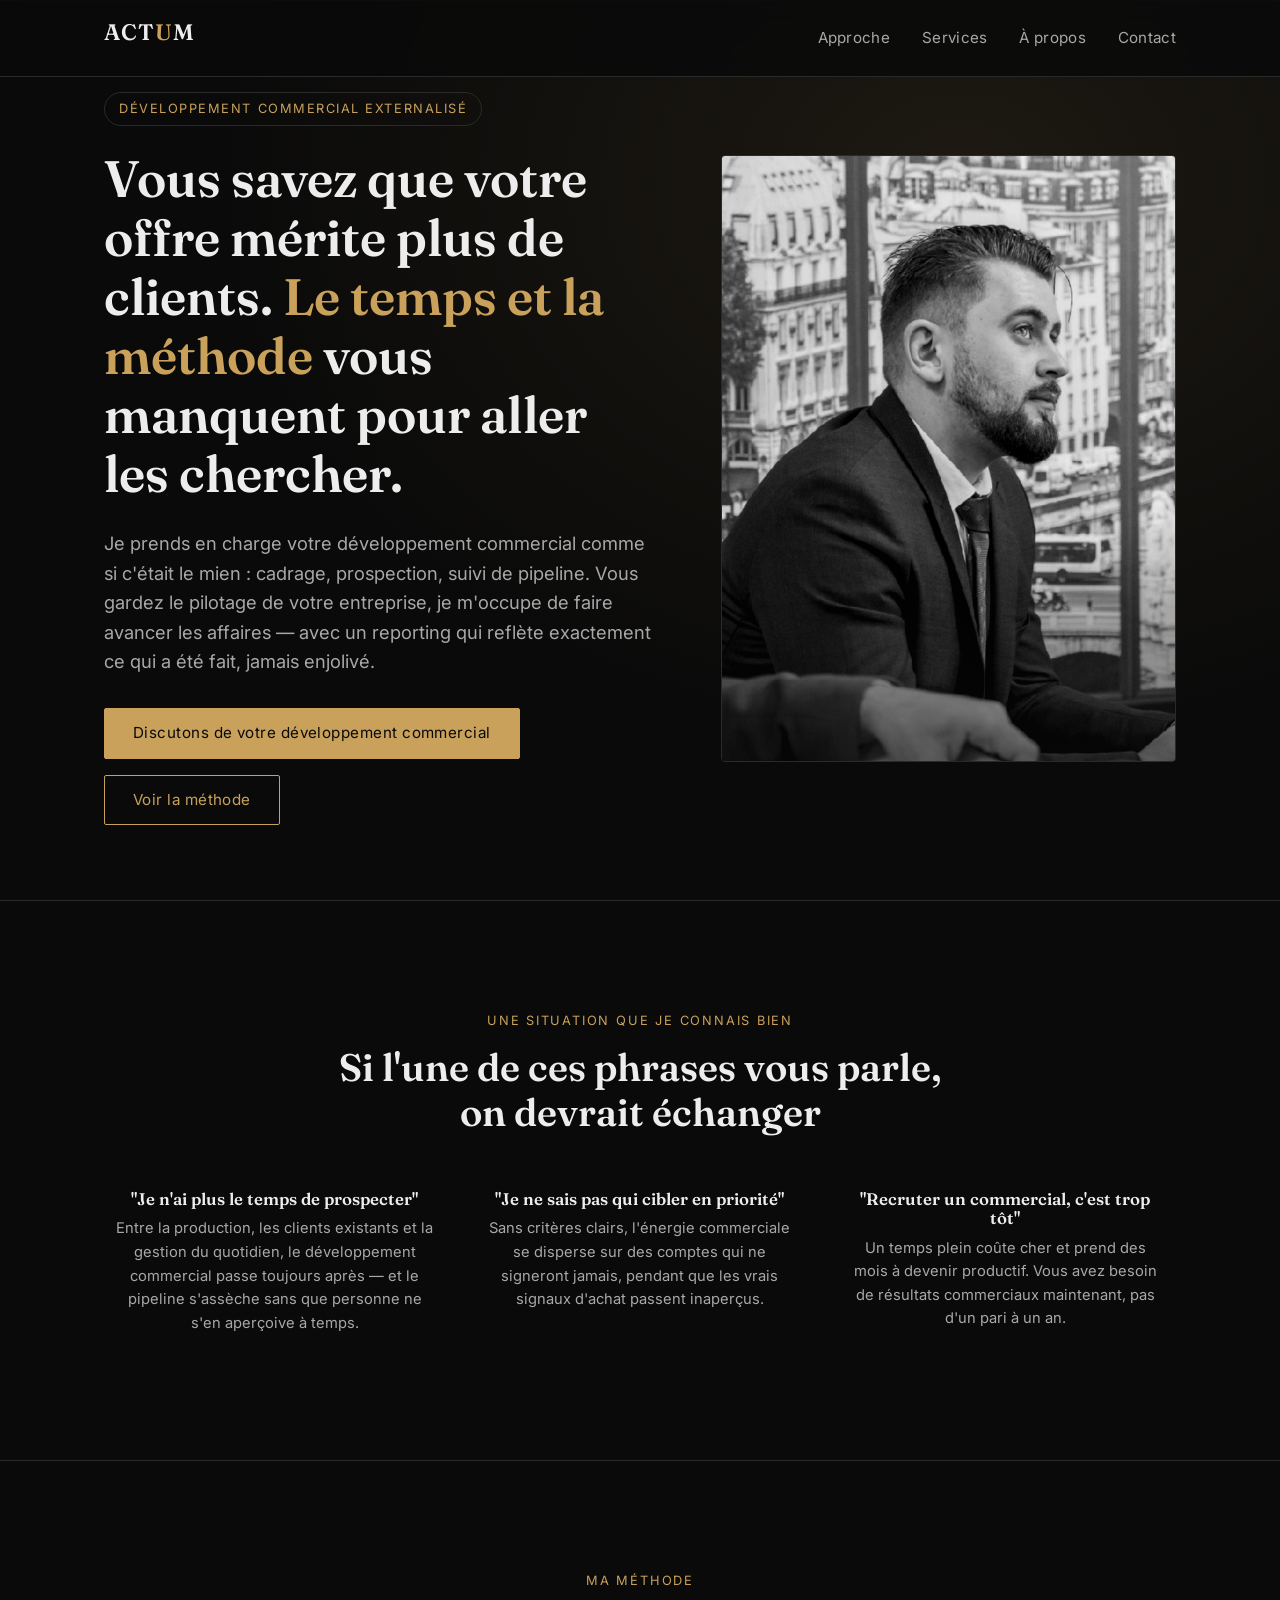
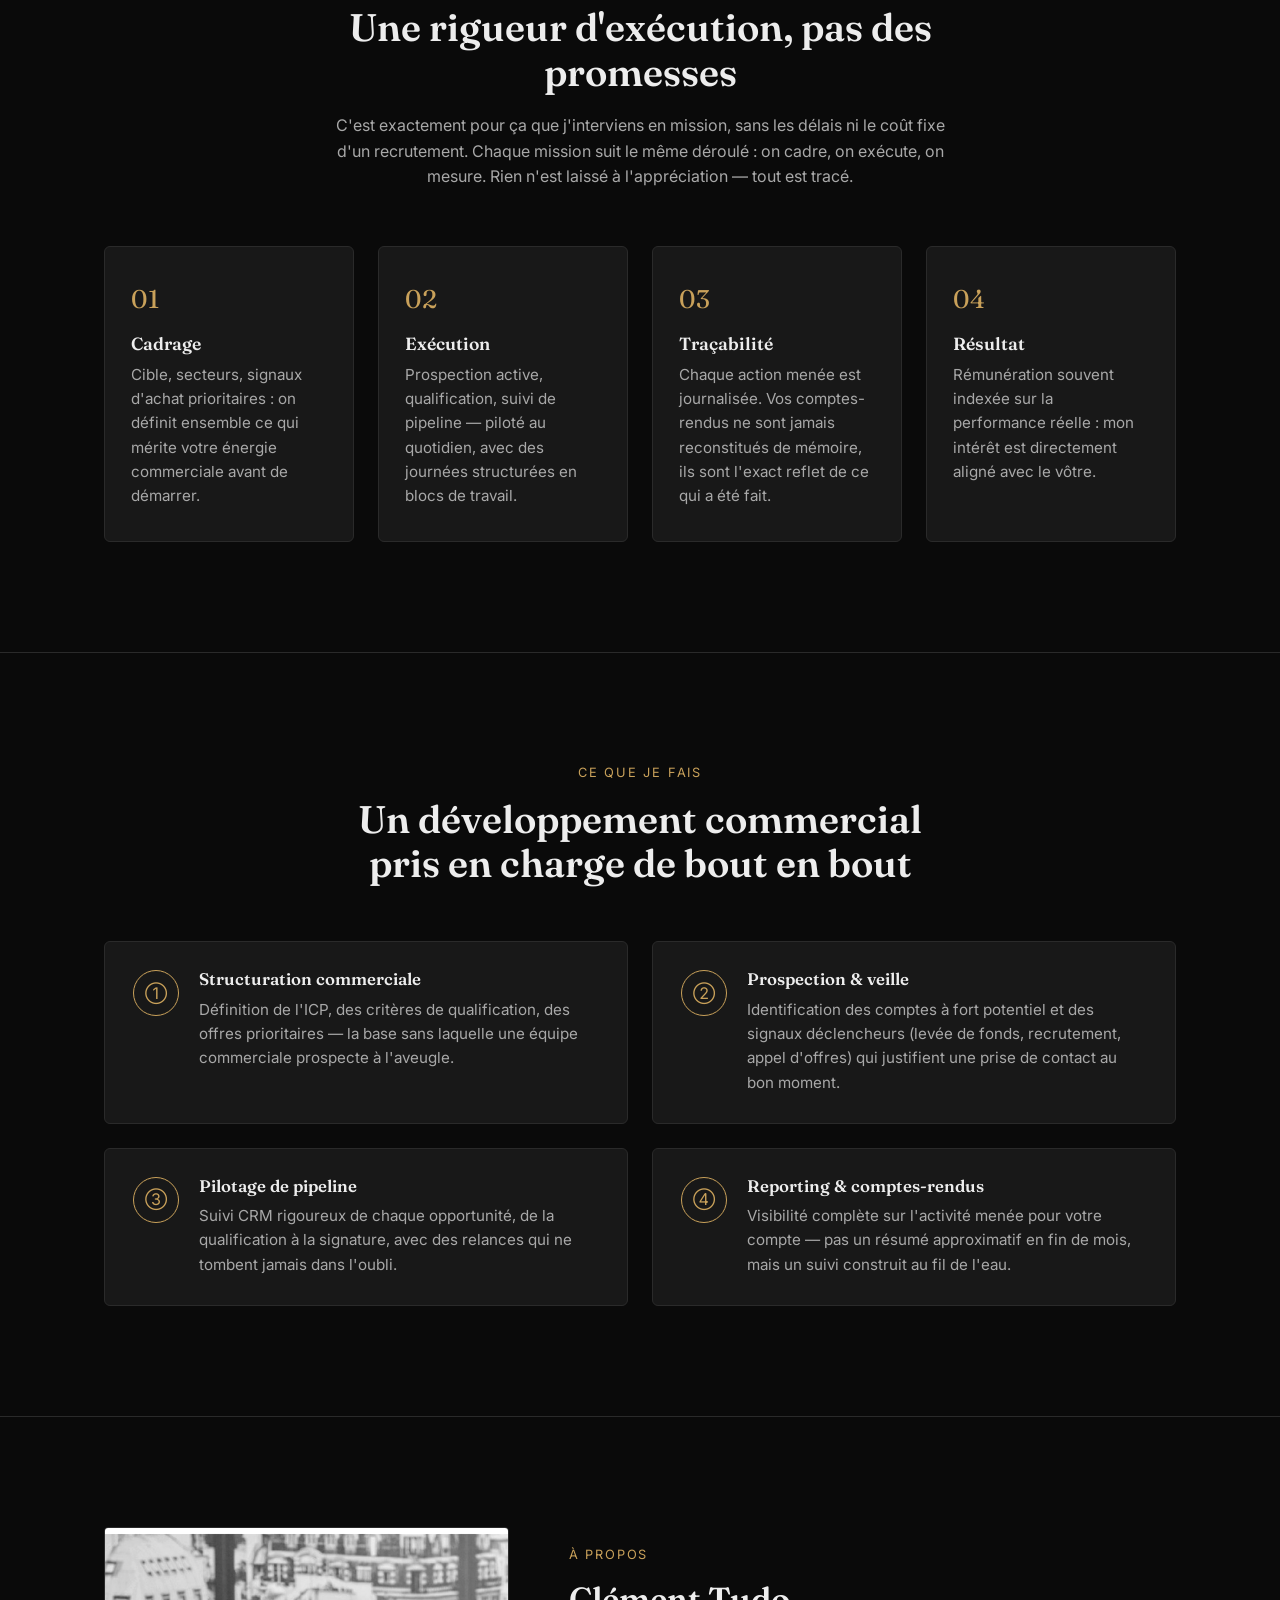
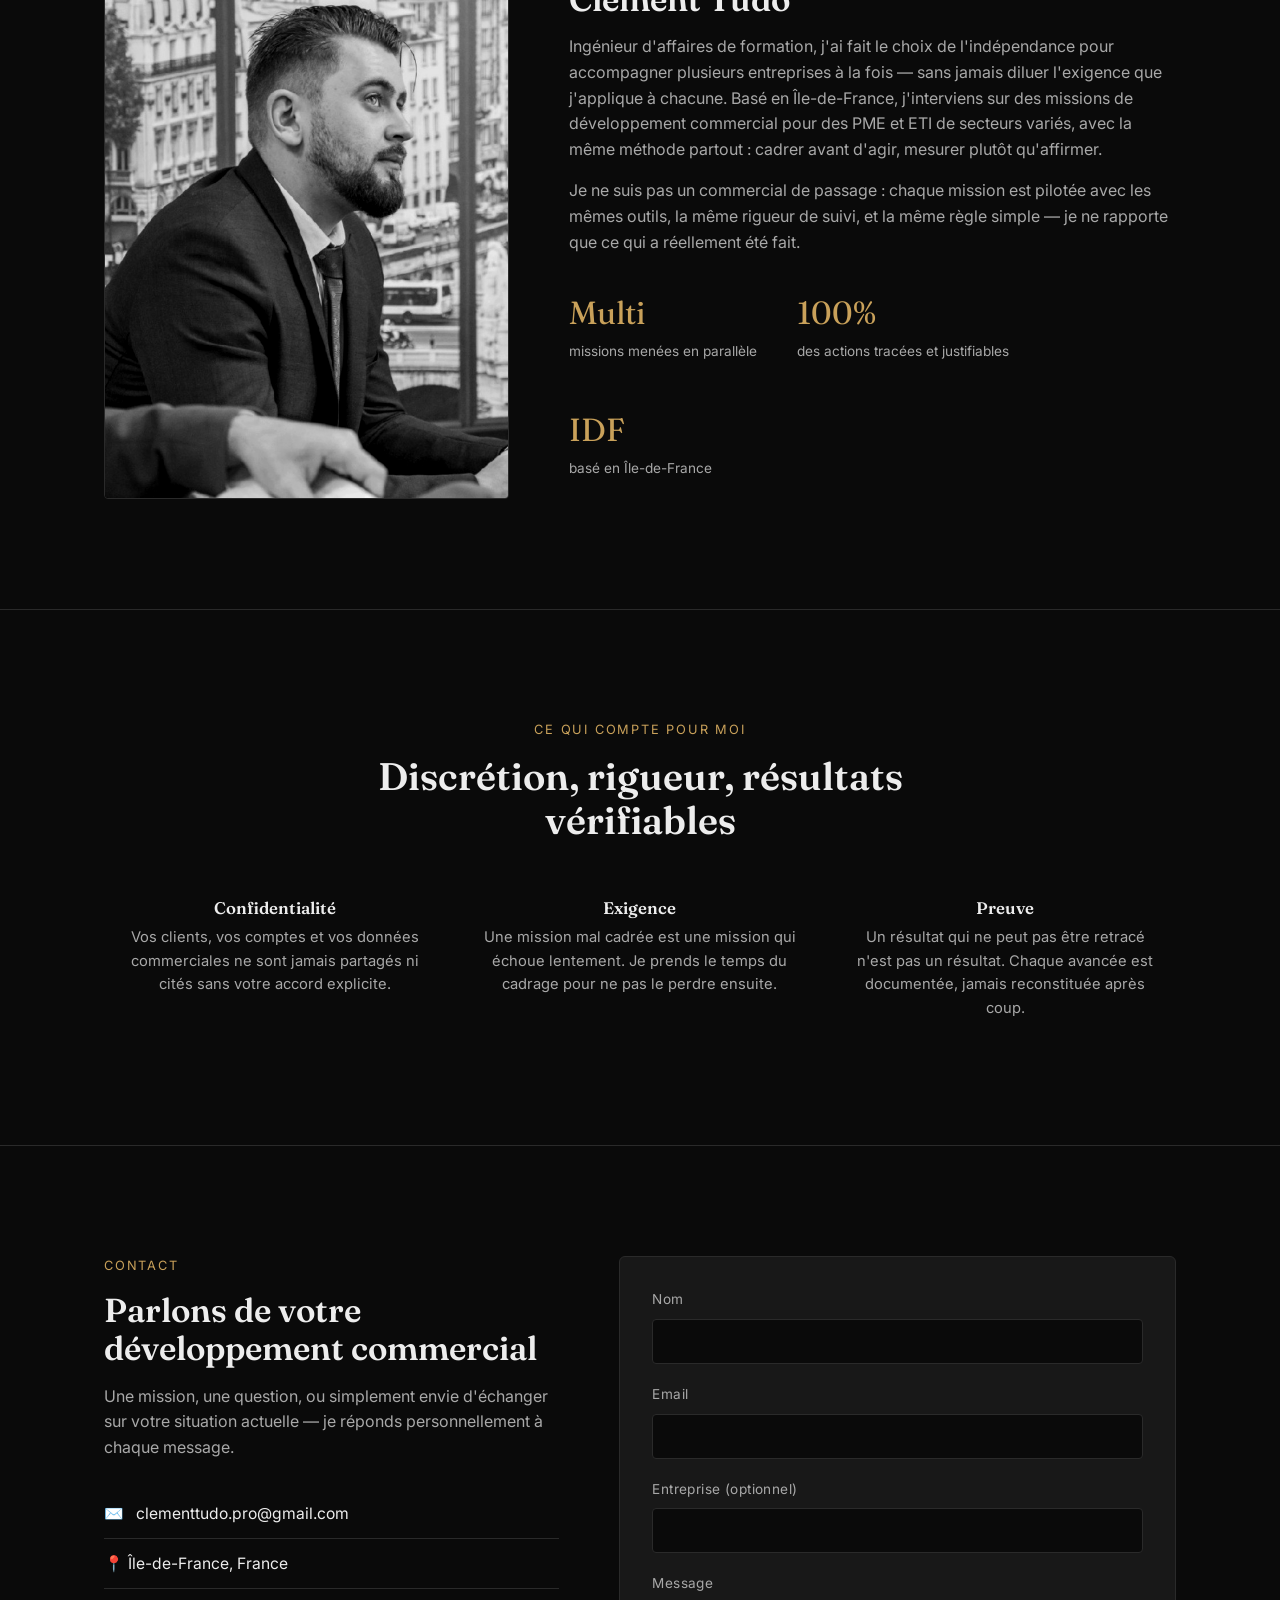
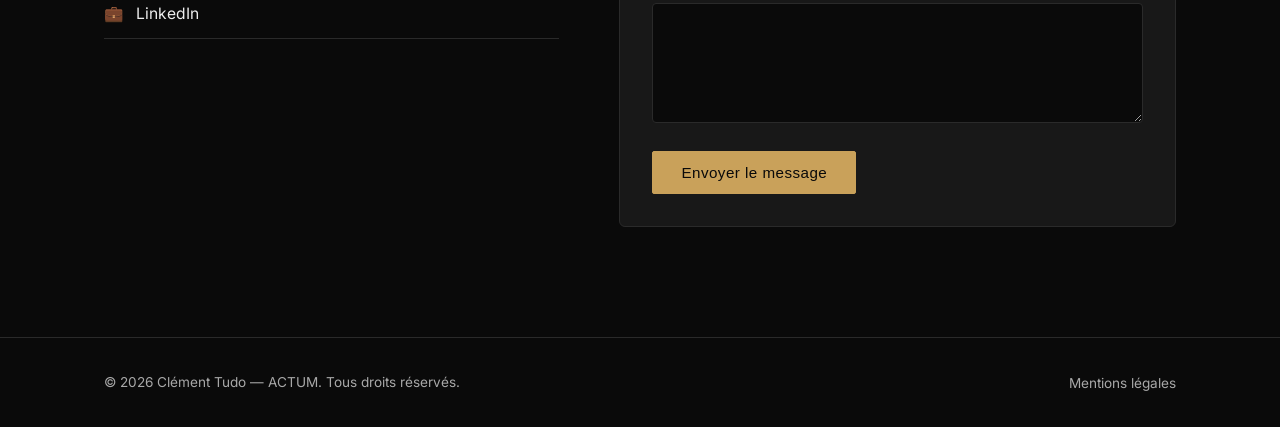
==== index.html @ e48d8fee "Premier jet du site vitrine ACTUM Page unique (accueil, constat, méthode, services, à propos, contac" ====
<!DOCTYPE html>
<html lang="fr">
<head>
<meta charset="UTF-8">
<meta name="viewport" content="width=device-width, initial-scale=1.0">
<title>ACTUM — Clément Tudo, développement commercial externalisé</title>
<meta name="description" content="Clément Tudo accompagne les PME et ETI dans la structuration de leur développement commercial : prospection, pipeline, pilotage — avec des résultats prouvés, pas promis.">
<link rel="preconnect" href="https://fonts.googleapis.com">
<link rel="preconnect" href="https://fonts.gstatic.com" crossorigin>
<link href="https://fonts.googleapis.com/css2?family=Fraunces:wght@500;600&family=Inter:wght@400;500;600&display=swap" rel="stylesheet">
<link rel="stylesheet" href="style.css">
</head>
<body>

<header class="entete">
  <div class="conteneur">
    <a href="#accueil" class="logo">ACT<span>U</span>M</a>
    <nav class="nav-liens">
      <a href="#approche">Approche</a>
      <a href="#services">Services</a>
      <a href="#apropos">À propos</a>
      <a href="#contact">Contact</a>
    </nav>
    <button class="menu-burger" id="menu-burger" aria-label="Menu">
      <span></span><span></span><span></span>
    </button>
  </div>
</header>

<div class="nav-mobile" id="nav-mobile">
  <a href="#approche">Approche</a>
  <a href="#services">Services</a>
  <a href="#apropos">À propos</a>
  <a href="#contact">Contact</a>
</div>

<section class="hero" id="accueil" style="padding-bottom: 60px;">
  <div class="conteneur">
    <div>
      <span class="hero-etiquette">Développement commercial externalisé</span>
      <h1>Vous savez que votre offre mérite plus de clients. <em>Le temps et la méthode</em> vous manquent pour aller les chercher.</h1>
      <p class="intro">Je prends en charge votre développement commercial comme si c'était le mien : cadrage, prospection, suivi de pipeline. Vous gardez le pilotage de votre entreprise, je m'occupe de faire avancer les affaires — avec un reporting qui reflète exactement ce qui a été fait, jamais enjolivé.</p>
      <div class="hero-actions">
        <a href="#contact" class="btn plein">Discutons de votre développement commercial</a>
        <a href="#approche" class="btn">Voir la méthode</a>
      </div>
    </div>
    <div class="hero-photo">
      <img src="assets/clement-tudo.jpg" alt="Clément Tudo, consultant en développement commercial">
    </div>
  </div>
</section>

<section id="constat">
  <div class="conteneur">
    <div class="section-tete">
      <span class="section-etiquette">Une situation que je connais bien</span>
      <h2>Si l'une de ces phrases vous parle, on devrait échanger</h2>
    </div>
    <div class="valeurs">
      <div class="valeur-item">
        <h3>"Je n'ai plus le temps de prospecter"</h3>
        <p>Entre la production, les clients existants et la gestion du quotidien, le développement commercial passe toujours après — et le pipeline s'assèche sans que personne ne s'en aperçoive à temps.</p>
      </div>
      <div class="valeur-item">
        <h3>"Je ne sais pas qui cibler en priorité"</h3>
        <p>Sans critères clairs, l'énergie commerciale se disperse sur des comptes qui ne signeront jamais, pendant que les vrais signaux d'achat passent inaperçus.</p>
      </div>
      <div class="valeur-item">
        <h3>"Recruter un commercial, c'est trop tôt"</h3>
        <p>Un temps plein coûte cher et prend des mois à devenir productif. Vous avez besoin de résultats commerciaux maintenant, pas d'un pari à un an.</p>
      </div>
    </div>
  </div>
</section>

<section id="approche">
  <div class="conteneur">
    <div class="section-tete">
      <span class="section-etiquette">Ma méthode</span>
      <h2>Une rigueur d'exécution, pas des promesses</h2>
      <p>C'est exactement pour ça que j'interviens en mission, sans les délais ni le coût fixe d'un recrutement. Chaque mission suit le même déroulé : on cadre, on exécute, on mesure. Rien n'est laissé à l'appréciation — tout est tracé.</p>
    </div>
    <div class="grille-approche">
      <div class="carte">
        <div class="num">01</div>
        <h3>Cadrage</h3>
        <p>Cible, secteurs, signaux d'achat prioritaires : on définit ensemble ce qui mérite votre énergie commerciale avant de démarrer.</p>
      </div>
      <div class="carte">
        <div class="num">02</div>
        <h3>Exécution</h3>
        <p>Prospection active, qualification, suivi de pipeline — piloté au quotidien, avec des journées structurées en blocs de travail.</p>
      </div>
      <div class="carte">
        <div class="num">03</div>
        <h3>Traçabilité</h3>
        <p>Chaque action menée est journalisée. Vos comptes-rendus ne sont jamais reconstitués de mémoire, ils sont l'exact reflet de ce qui a été fait.</p>
      </div>
      <div class="carte">
        <div class="num">04</div>
        <h3>Résultat</h3>
        <p>Rémunération souvent indexée sur la performance réelle : mon intérêt est directement aligné avec le vôtre.</p>
      </div>
    </div>
  </div>
</section>

<section id="services">
  <div class="conteneur">
    <div class="section-tete">
      <span class="section-etiquette">Ce que je fais</span>
      <h2>Un développement commercial pris en charge de bout en bout</h2>
    </div>
    <div class="grille-services">
      <div class="service">
        <div class="icone">①</div>
        <div>
          <h3>Structuration commerciale</h3>
          <p>Définition de l'ICP, des critères de qualification, des offres prioritaires — la base sans laquelle une équipe commerciale prospecte à l'aveugle.</p>
        </div>
      </div>
      <div class="service">
        <div class="icone">②</div>
        <div>
          <h3>Prospection & veille</h3>
          <p>Identification des comptes à fort potentiel et des signaux déclencheurs (levée de fonds, recrutement, appel d'offres) qui justifient une prise de contact au bon moment.</p>
        </div>
      </div>
      <div class="service">
        <div class="icone">③</div>
        <div>
          <h3>Pilotage de pipeline</h3>
          <p>Suivi CRM rigoureux de chaque opportunité, de la qualification à la signature, avec des relances qui ne tombent jamais dans l'oubli.</p>
        </div>
      </div>
      <div class="service">
        <div class="icone">④</div>
        <div>
          <h3>Reporting & comptes-rendus</h3>
          <p>Visibilité complète sur l'activité menée pour votre compte — pas un résumé approximatif en fin de mois, mais un suivi construit au fil de l'eau.</p>
        </div>
      </div>
    </div>
  </div>
</section>

<section class="apropos" id="apropos">
  <div class="conteneur">
    <div class="apropos-photo">
      <img src="assets/clement-tudo.jpg" alt="Clément Tudo">
    </div>
    <div class="apropos-texte">
      <span class="section-etiquette">À propos</span>
      <h2>Clément Tudo</h2>
      <p>Ingénieur d'affaires de formation, j'ai fait le choix de l'indépendance pour accompagner plusieurs entreprises à la fois — sans jamais diluer l'exigence que j'applique à chacune. Basé en Île-de-France, j'interviens sur des missions de développement commercial pour des PME et ETI de secteurs variés, avec la même méthode partout : cadrer avant d'agir, mesurer plutôt qu'affirmer.</p>
      <p>Je ne suis pas un commercial de passage : chaque mission est pilotée avec les mêmes outils, la même rigueur de suivi, et la même règle simple — je ne rapporte que ce qui a réellement été fait.</p>
      <div class="chiffres">
        <div class="chiffre"><span class="valeur">Multi</span><span class="label">missions menées en parallèle</span></div>
        <div class="chiffre"><span class="valeur">100%</span><span class="label">des actions tracées et justifiables</span></div>
        <div class="chiffre"><span class="valeur">IDF</span><span class="label">basé en Île-de-France</span></div>
      </div>
    </div>
  </div>
</section>

<section id="discretion">
  <div class="conteneur">
    <div class="section-tete">
      <span class="section-etiquette">Ce qui compte pour moi</span>
      <h2>Discrétion, rigueur, résultats vérifiables</h2>
    </div>
    <div class="valeurs">
      <div class="valeur-item">
        <h3>Confidentialité</h3>
        <p>Vos clients, vos comptes et vos données commerciales ne sont jamais partagés ni cités sans votre accord explicite.</p>
      </div>
      <div class="valeur-item">
        <h3>Exigence</h3>
        <p>Une mission mal cadrée est une mission qui échoue lentement. Je prends le temps du cadrage pour ne pas le perdre ensuite.</p>
      </div>
      <div class="valeur-item">
        <h3>Preuve</h3>
        <p>Un résultat qui ne peut pas être retracé n'est pas un résultat. Chaque avancée est documentée, jamais reconstituée après coup.</p>
      </div>
    </div>
  </div>
</section>

<section class="contact" id="contact">
  <div class="conteneur">
    <div class="contact-infos">
      <span class="section-etiquette">Contact</span>
      <h2>Parlons de votre développement commercial</h2>
      <p>Une mission, une question, ou simplement envie d'échanger sur votre situation actuelle — je réponds personnellement à chaque message.</p>
      <ul class="liste-contact">
        <li>✉️ <a href="mailto:clementtudo.pro@gmail.com">clementtudo.pro@gmail.com</a></li>
        <li>📍 Île-de-France, France</li>
        <li>💼 <a href="https://www.linkedin.com/in/cl%C3%A9ment-tudo-76b14b14b/" target="_blank" rel="noopener">LinkedIn</a></li>
      </ul>
    </div>
    <form class="formulaire" id="form-contact" method="POST" action="contact.php">
      <div class="champ">
        <label for="nom">Nom</label>
        <input type="text" id="nom" name="nom" required maxlength="120">
      </div>
      <div class="champ">
        <label for="email">Email</label>
        <input type="email" id="email" name="email" required maxlength="180">
      </div>
      <div class="champ">
        <label for="entreprise">Entreprise (optionnel)</label>
        <input type="text" id="entreprise" name="entreprise" maxlength="120">
      </div>
      <div class="champ">
        <label for="message">Message</label>
        <textarea id="message" name="message" required maxlength="4000"></textarea>
      </div>
      <div class="champ champ-site-web" aria-hidden="true">
        <label for="site_web">Site web</label>
        <input type="text" id="site_web" name="site_web" tabindex="-1" autocomplete="off">
      </div>
      <button type="submit" class="btn plein" id="btn-envoyer">Envoyer le message</button>
      <div class="msg" id="form-msg"></div>
    </form>
  </div>
</section>

<footer>
  <div class="conteneur">
    <p>© <span id="annee"></span> Clément Tudo — ACTUM. Tous droits réservés.</p>
    <div class="liens-bas">
      <a href="mentions-legales.html">Mentions légales</a>
    </div>
  </div>
</footer>

<script src="script.js"></script>
</body>
</html>
---- style.css ----
:root {
  --noir: #0a0a0a;
  --noir-clair: #141414;
  --noir-carte: #181818;
  --bordure: #2a2a2a;
  --texte: #ededed;
  --texte-att: #a8a8a8;
  --or: #c9a15a;
  --or-clair: #e0be82;
  --ok: #4caf7d;
  --erreur: #e0645a;
}

* { box-sizing: border-box; }

html { scroll-behavior: smooth; }

body {
  margin: 0;
  background: var(--noir);
  color: var(--texte);
  font-family: "Inter", -apple-system, BlinkMacSystemFont, "Segoe UI", sans-serif;
  line-height: 1.6;
}

h1, h2, h3, .logo {
  font-family: "Fraunces", Georgia, "Times New Roman", serif;
  font-weight: 600;
  line-height: 1.15;
  margin: 0 0 0.5em;
}

p { margin: 0 0 1em; color: var(--texte-att); }

a { color: var(--or); text-decoration: none; }
a:hover { color: var(--or-clair); }

.conteneur {
  max-width: 1120px;
  margin: 0 auto;
  padding: 0 24px;
}

/* --- Navigation --- */
header.entete {
  position: fixed;
  top: 0; left: 0; right: 0;
  z-index: 100;
  background: rgba(10, 10, 10, 0.85);
  backdrop-filter: blur(10px);
  border-bottom: 1px solid var(--bordure);
}

.entete .conteneur {
  display: flex;
  align-items: center;
  justify-content: space-between;
  height: 76px;
}

.logo {
  font-size: 1.4rem;
  letter-spacing: 0.04em;
  color: var(--texte);
}
.logo span { color: var(--or); }

nav.nav-liens {
  display: flex;
  gap: 32px;
}
nav.nav-liens a {
  color: var(--texte-att);
  font-size: 0.95rem;
  letter-spacing: 0.02em;
}
nav.nav-liens a:hover { color: var(--texte); }

.btn {
  display: inline-block;
  padding: 12px 28px;
  border-radius: 2px;
  border: 1px solid var(--or);
  color: var(--or);
  font-size: 0.95rem;
  letter-spacing: 0.03em;
  transition: background 0.2s, color 0.2s;
  cursor: pointer;
  background: transparent;
}
.btn:hover { background: var(--or); color: var(--noir); }
.btn.plein {
  background: var(--or);
  color: var(--noir);
  border-color: var(--or);
}
.btn.plein:hover { background: var(--or-clair); border-color: var(--or-clair); }

.menu-burger {
  display: none;
  flex-direction: column;
  gap: 5px;
  background: none;
  border: none;
  cursor: pointer;
  padding: 8px;
}
.menu-burger span {
  width: 22px; height: 2px;
  background: var(--texte);
}

/* --- Hero --- */
.hero {
  min-height: 100vh;
  display: flex;
  align-items: center;
  padding-top: 76px;
  background:
    radial-gradient(ellipse at 75% 20%, rgba(201, 161, 90, 0.10), transparent 55%),
    var(--noir);
  position: relative;
}
.hero .conteneur {
  display: grid;
  grid-template-columns: 1.1fr 0.9fr;
  gap: 60px;
  align-items: center;
}
.hero-etiquette {
  display: inline-block;
  font-size: 0.8rem;
  letter-spacing: 0.12em;
  text-transform: uppercase;
  color: var(--or);
  border: 1px solid var(--bordure);
  padding: 6px 14px;
  border-radius: 999px;
  margin-bottom: 24px;
}
.hero h1 {
  font-size: clamp(2.2rem, 4vw, 3.4rem);
  color: var(--texte);
}
.hero h1 em {
  font-style: normal;
  color: var(--or);
}
.hero p.intro {
  font-size: 1.15rem;
  max-width: 46ch;
}
.hero-actions {
  display: flex;
  gap: 16px;
  margin-top: 32px;
  flex-wrap: wrap;
}
.hero-photo {
  position: relative;
  border-radius: 4px;
  overflow: hidden;
  border: 1px solid var(--bordure);
  aspect-ratio: 3 / 4;
}
.hero-photo img {
  width: 100%; height: 100%;
  object-fit: cover;
  display: block;
  filter: grayscale(100%) contrast(1.05);
}
.hero-photo::after {
  content: "";
  position: absolute; inset: 0;
  background: linear-gradient(180deg, transparent 60%, rgba(10,10,10,0.55) 100%);
}

/* --- Sections génériques --- */
section { padding: 110px 0; border-top: 1px solid var(--bordure); }
.section-tete { max-width: 640px; margin: 0 auto 56px; text-align: center; }
.section-etiquette {
  display: block;
  font-size: 0.8rem;
  letter-spacing: 0.14em;
  text-transform: uppercase;
  color: var(--or);
  margin-bottom: 14px;
}
.section-tete h2 { font-size: clamp(1.8rem, 3vw, 2.4rem); }

/* --- Approche (grille 4) --- */
.grille-approche {
  display: grid;
  grid-template-columns: repeat(4, 1fr);
  gap: 24px;
}
.carte {
  background: var(--noir-carte);
  border: 1px solid var(--bordure);
  border-radius: 6px;
  padding: 32px 26px;
}
.carte .num {
  font-family: "Fraunces", serif;
  font-size: 1.6rem;
  color: var(--or);
  margin-bottom: 14px;
}
.carte h3 { font-size: 1.1rem; color: var(--texte); }
.carte p { font-size: 0.95rem; margin: 0; }

/* --- Services --- */
.grille-services {
  display: grid;
  grid-template-columns: repeat(2, 1fr);
  gap: 24px;
}
.service {
  display: flex;
  gap: 20px;
  background: var(--noir-carte);
  border: 1px solid var(--bordure);
  border-radius: 6px;
  padding: 28px;
}
.service .icone {
  flex: none;
  width: 46px; height: 46px;
  border-radius: 50%;
  border: 1px solid var(--or);
  display: flex; align-items: center; justify-content: center;
  color: var(--or);
}
.service h3 { font-size: 1.05rem; color: var(--texte); margin-bottom: 8px; }
.service p { font-size: 0.95rem; margin: 0; }

/* --- À propos --- */
.apropos .conteneur {
  display: grid;
  grid-template-columns: 0.8fr 1.2fr;
  gap: 60px;
  align-items: center;
}
.apropos-photo {
  border-radius: 4px;
  overflow: hidden;
  border: 1px solid var(--bordure);
}
.apropos-photo img {
  width: 100%; display: block;
  filter: grayscale(100%) contrast(1.05);
}
.apropos-texte h2 { font-size: clamp(1.6rem, 2.6vw, 2.1rem); }
.chiffres {
  display: flex;
  gap: 40px;
  margin-top: 32px;
  flex-wrap: wrap;
}
.chiffre .valeur {
  font-family: "Fraunces", serif;
  font-size: 2rem;
  color: var(--or);
  display: block;
}
.chiffre .label {
  font-size: 0.85rem;
  color: var(--texte-att);
}

/* --- Discretion / valeurs --- */
.valeurs {
  display: grid;
  grid-template-columns: repeat(3, 1fr);
  gap: 24px;
}
.valeur-item { text-align: center; padding: 0 12px; }
.valeur-item h3 { font-size: 1.05rem; color: var(--texte); }
.valeur-item p { font-size: 0.92rem; }

/* --- Contact --- */
.contact .conteneur {
  display: grid;
  grid-template-columns: 0.9fr 1.1fr;
  gap: 60px;
}
.contact-infos h2 { font-size: clamp(1.6rem, 2.6vw, 2.1rem); }
.liste-contact { list-style: none; padding: 0; margin: 28px 0 0; }
.liste-contact li {
  display: flex; align-items: center; gap: 12px;
  padding: 12px 0;
  border-bottom: 1px solid var(--bordure);
  color: var(--texte);
  font-size: 0.98rem;
}
.liste-contact li a { color: var(--texte); }
.liste-contact li a:hover { color: var(--or); }

form.formulaire {
  background: var(--noir-carte);
  border: 1px solid var(--bordure);
  border-radius: 6px;
  padding: 32px;
}
.champ { margin-bottom: 20px; }
.champ label {
  display: block;
  font-size: 0.85rem;
  letter-spacing: 0.03em;
  color: var(--texte-att);
  margin-bottom: 8px;
}
.champ input, .champ textarea {
  width: 100%;
  background: var(--noir);
  border: 1px solid var(--bordure);
  border-radius: 4px;
  padding: 12px 14px;
  color: var(--texte);
  font-family: inherit;
  font-size: 0.98rem;
}
.champ input:focus, .champ textarea:focus {
  outline: none;
  border-color: var(--or);
}
.champ textarea { resize: vertical; min-height: 120px; }
.champ-site-web { position: absolute; left: -9999px; }

.formulaire .msg {
  margin-top: 16px;
  font-size: 0.92rem;
  border-radius: 4px;
  padding: 12px 14px;
  display: none;
}
.formulaire .msg.ok { display: block; color: var(--ok); border: 1px solid var(--ok); }
.formulaire .msg.erreur { display: block; color: var(--erreur); border: 1px solid var(--erreur); }

/* --- Footer --- */
footer {
  border-top: 1px solid var(--bordure);
  padding: 32px 0;
}
footer .conteneur {
  display: flex;
  justify-content: space-between;
  align-items: center;
  flex-wrap: wrap;
  gap: 12px;
}
footer p { margin: 0; font-size: 0.85rem; }
footer .liens-bas a { margin-left: 20px; font-size: 0.85rem; color: var(--texte-att); }
footer .liens-bas a:hover { color: var(--or); }

/* --- Responsive --- */
@media (max-width: 860px) {
  nav.nav-liens { display: none; }
  .menu-burger { display: flex; }
  .hero .conteneur, .apropos .conteneur, .contact .conteneur {
    grid-template-columns: 1fr;
  }
  .hero-photo { order: -1; max-width: 320px; margin: 0 auto; }
  .grille-approche { grid-template-columns: repeat(2, 1fr); }
  .grille-services { grid-template-columns: 1fr; }
  .valeurs { grid-template-columns: 1fr; }
  section { padding: 72px 0; }
}

body.menu-ouvert .nav-mobile { display: flex; }
.nav-mobile {
  display: none;
  position: fixed;
  top: 76px; left: 0; right: 0;
  background: var(--noir-clair);
  border-bottom: 1px solid var(--bordure);
  flex-direction: column;
  padding: 20px 24px 28px;
  gap: 18px;
  z-index: 99;
}
.nav-mobile a { color: var(--texte); font-size: 1.05rem; }
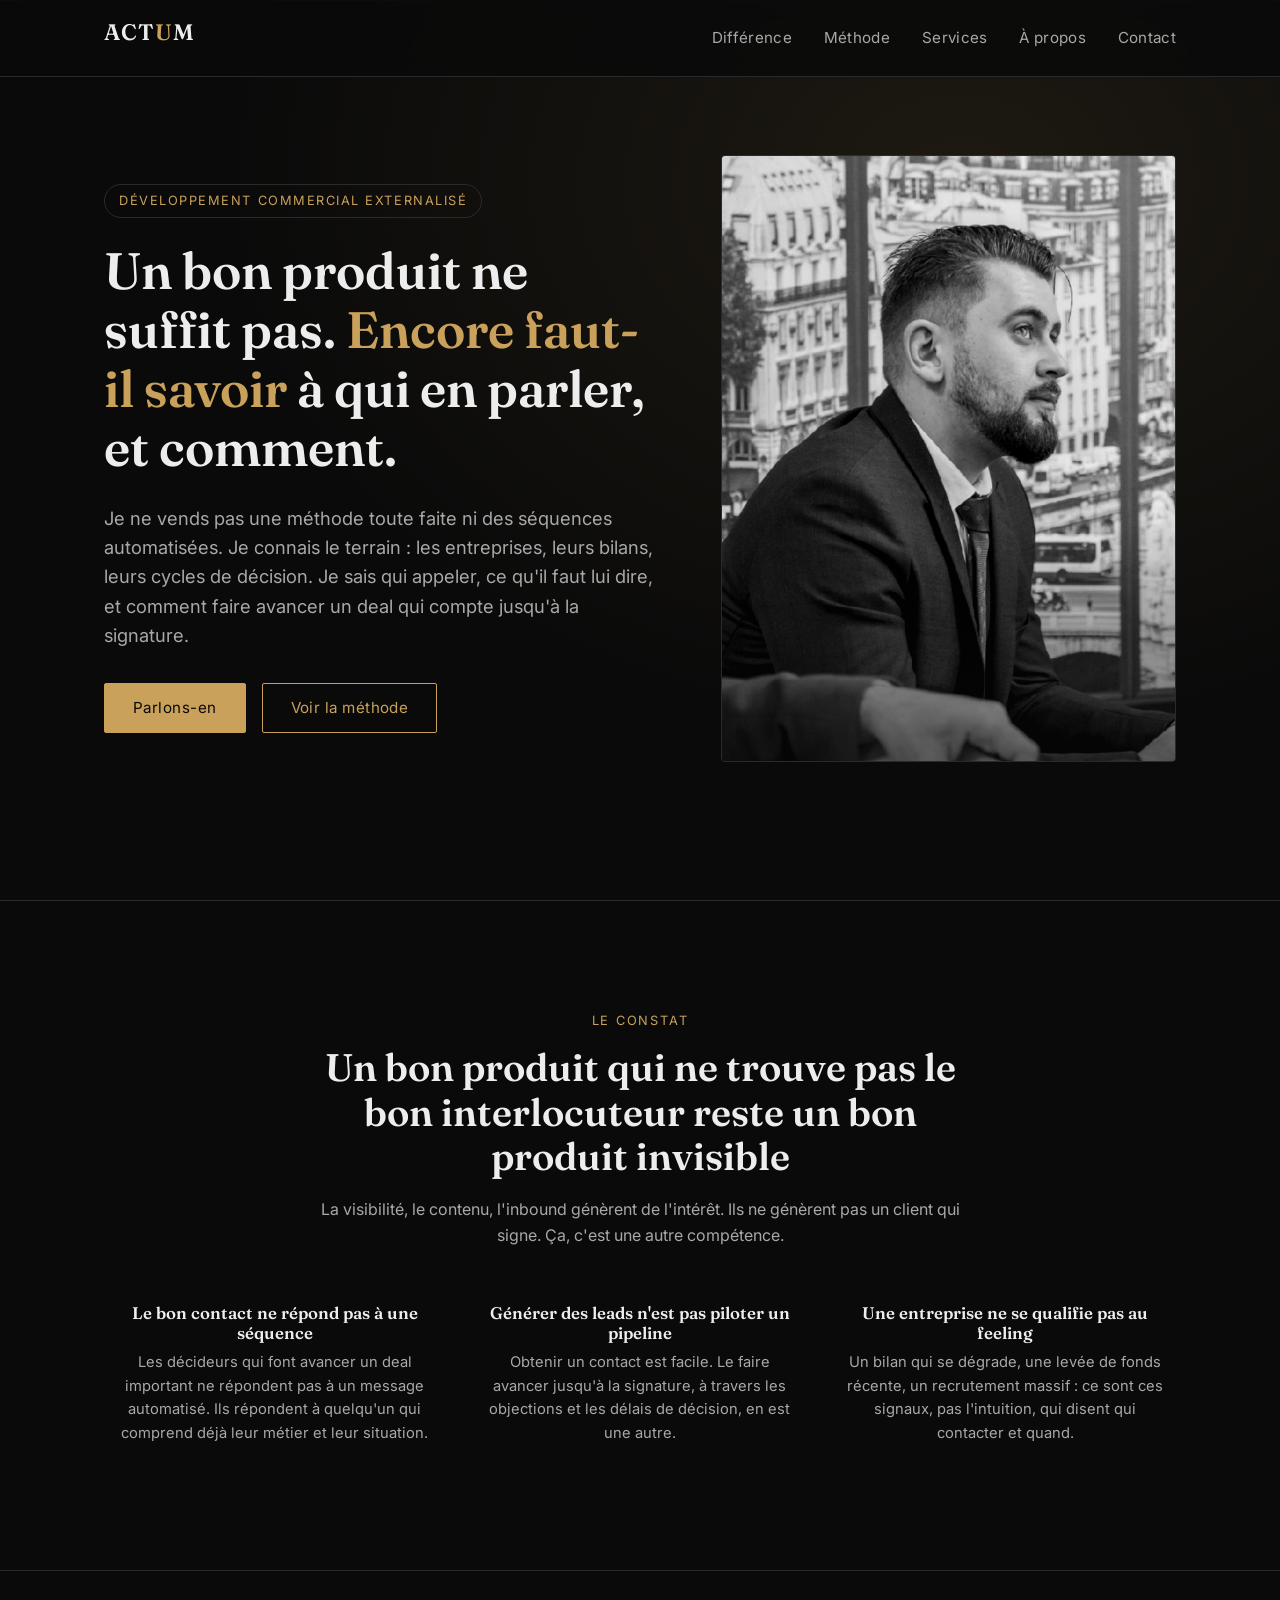
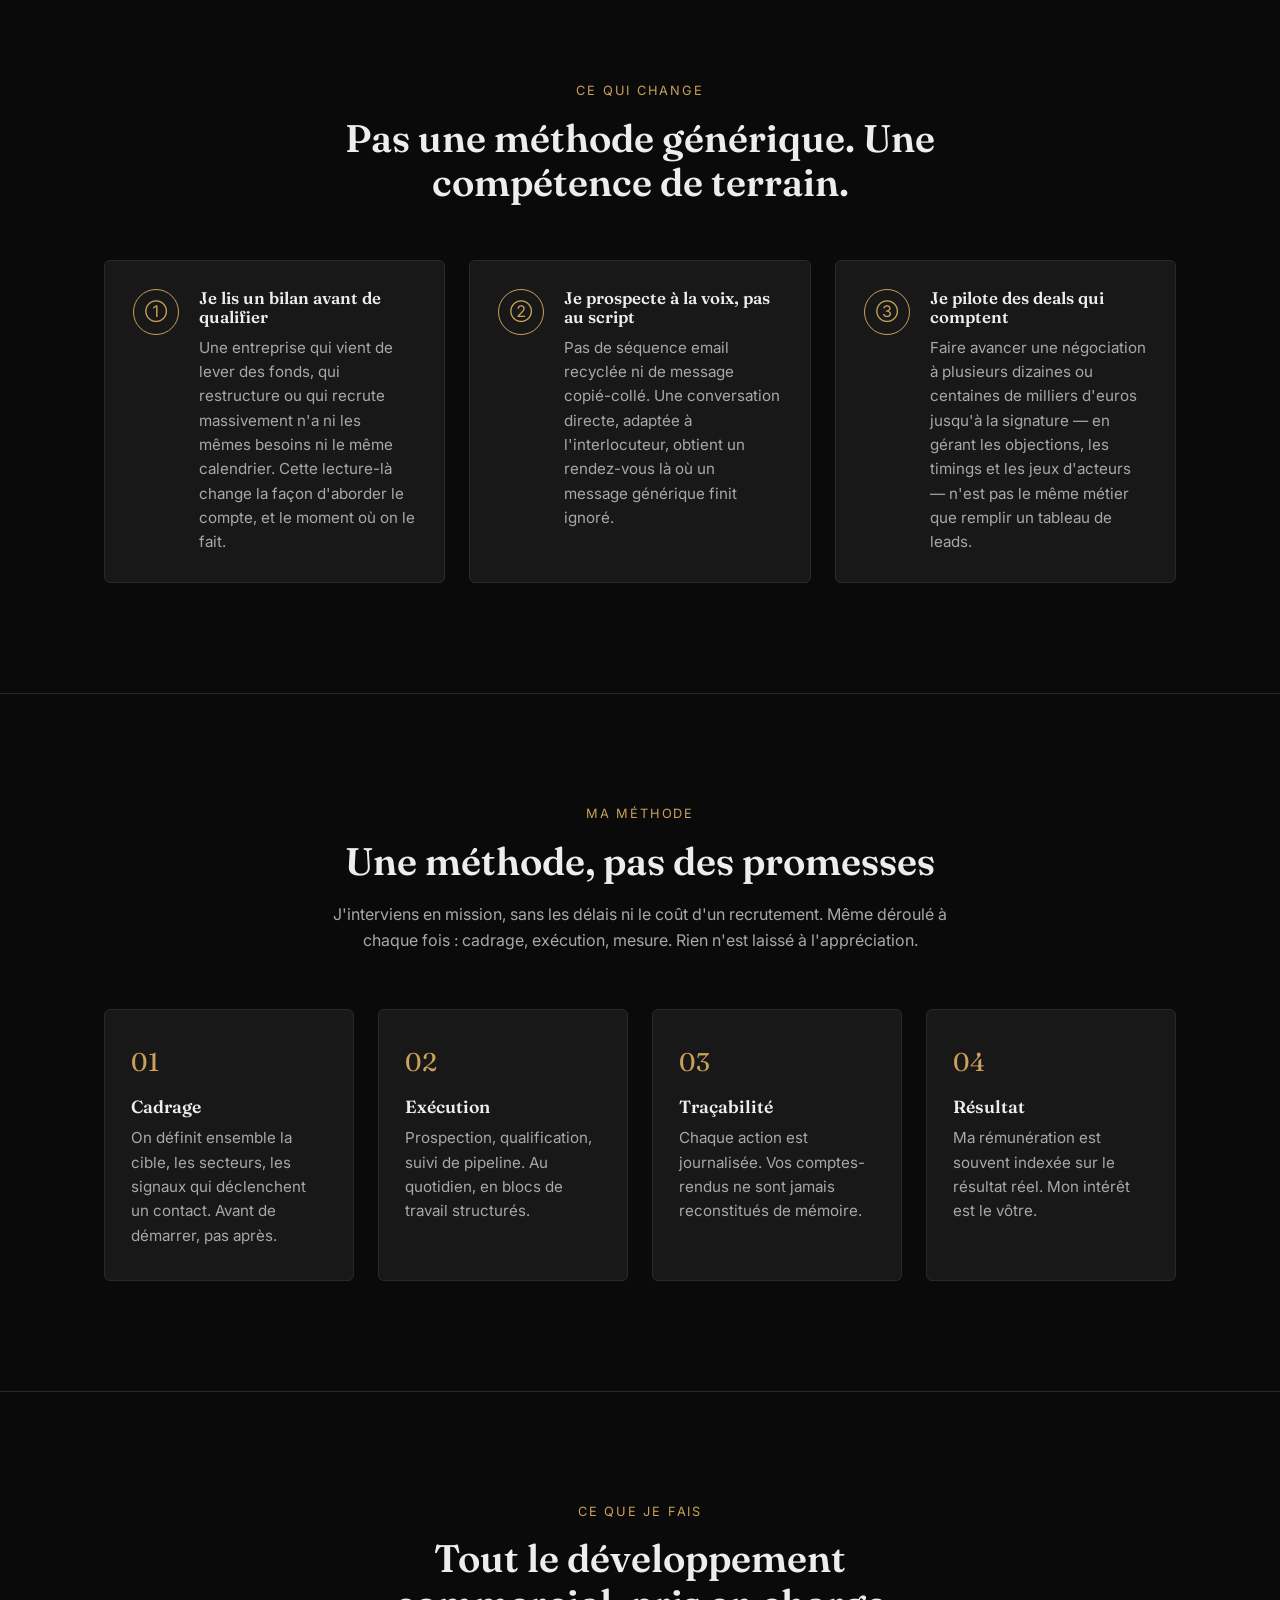
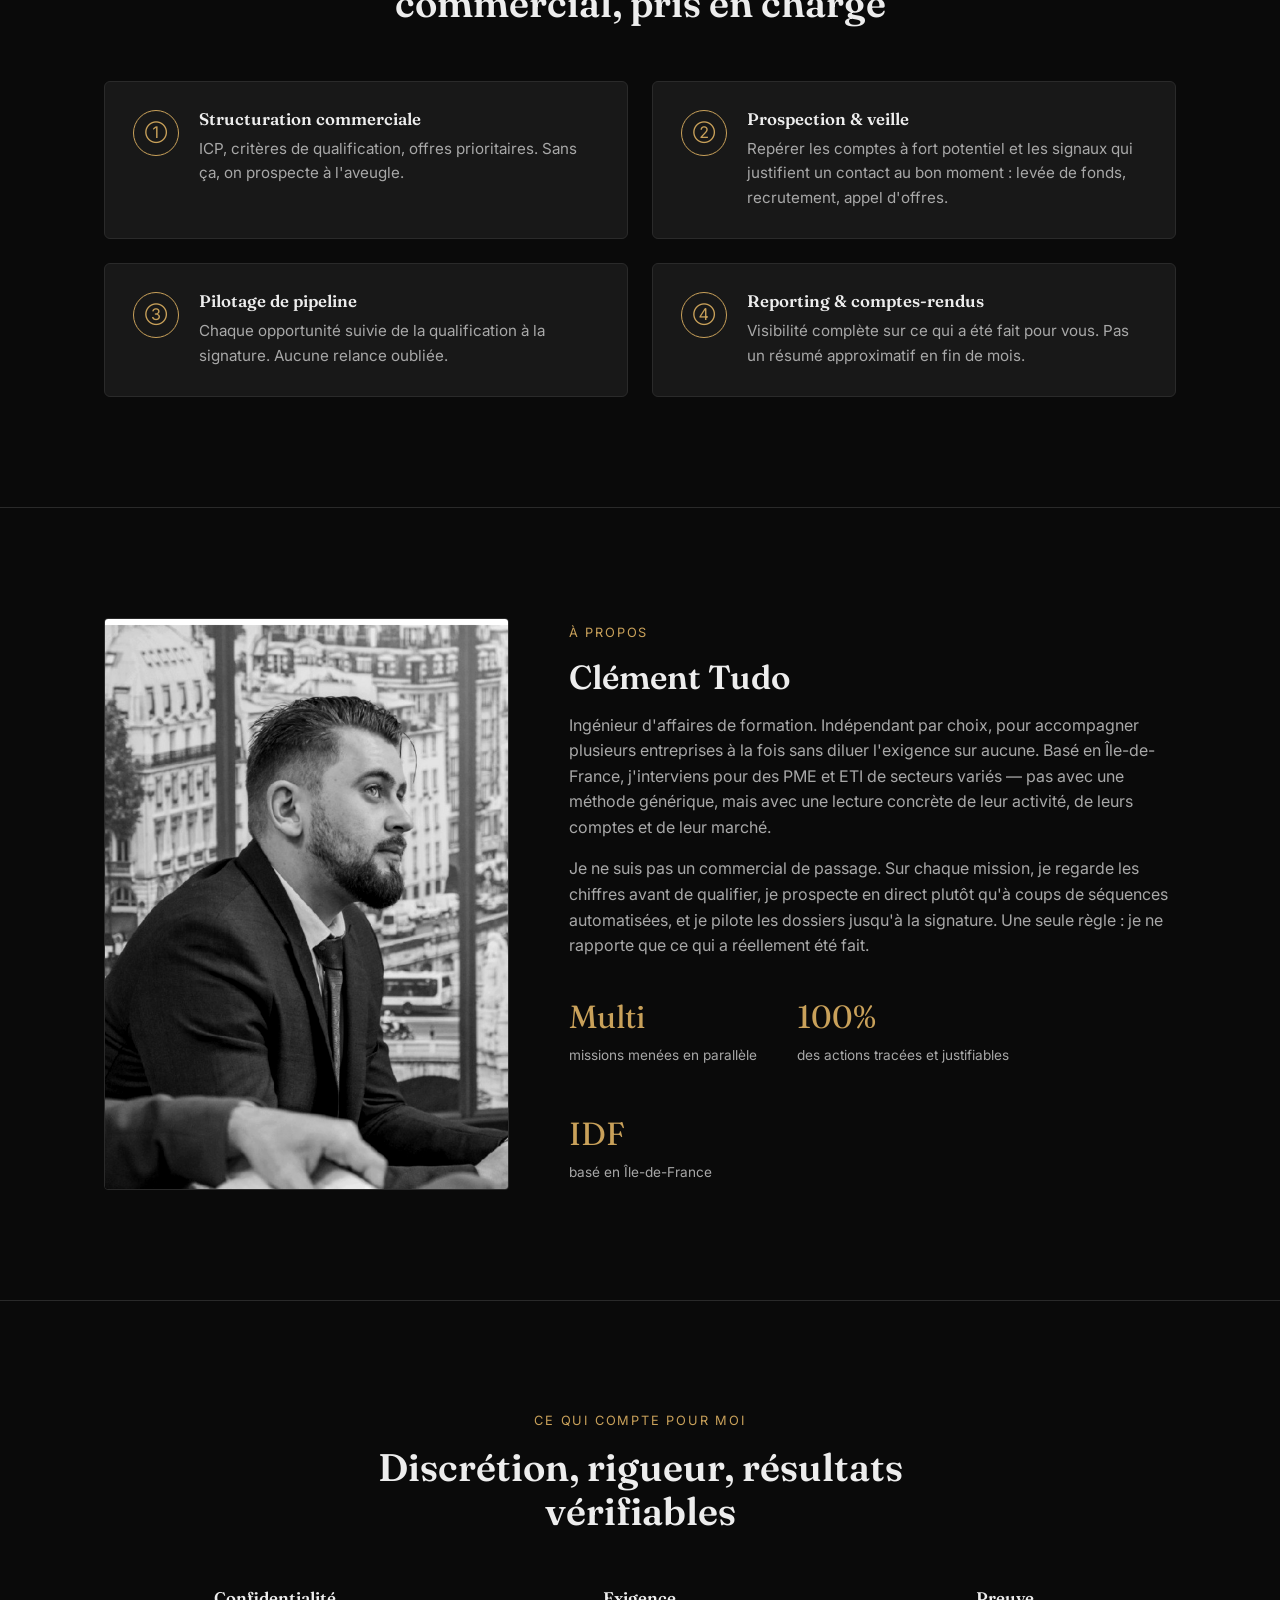
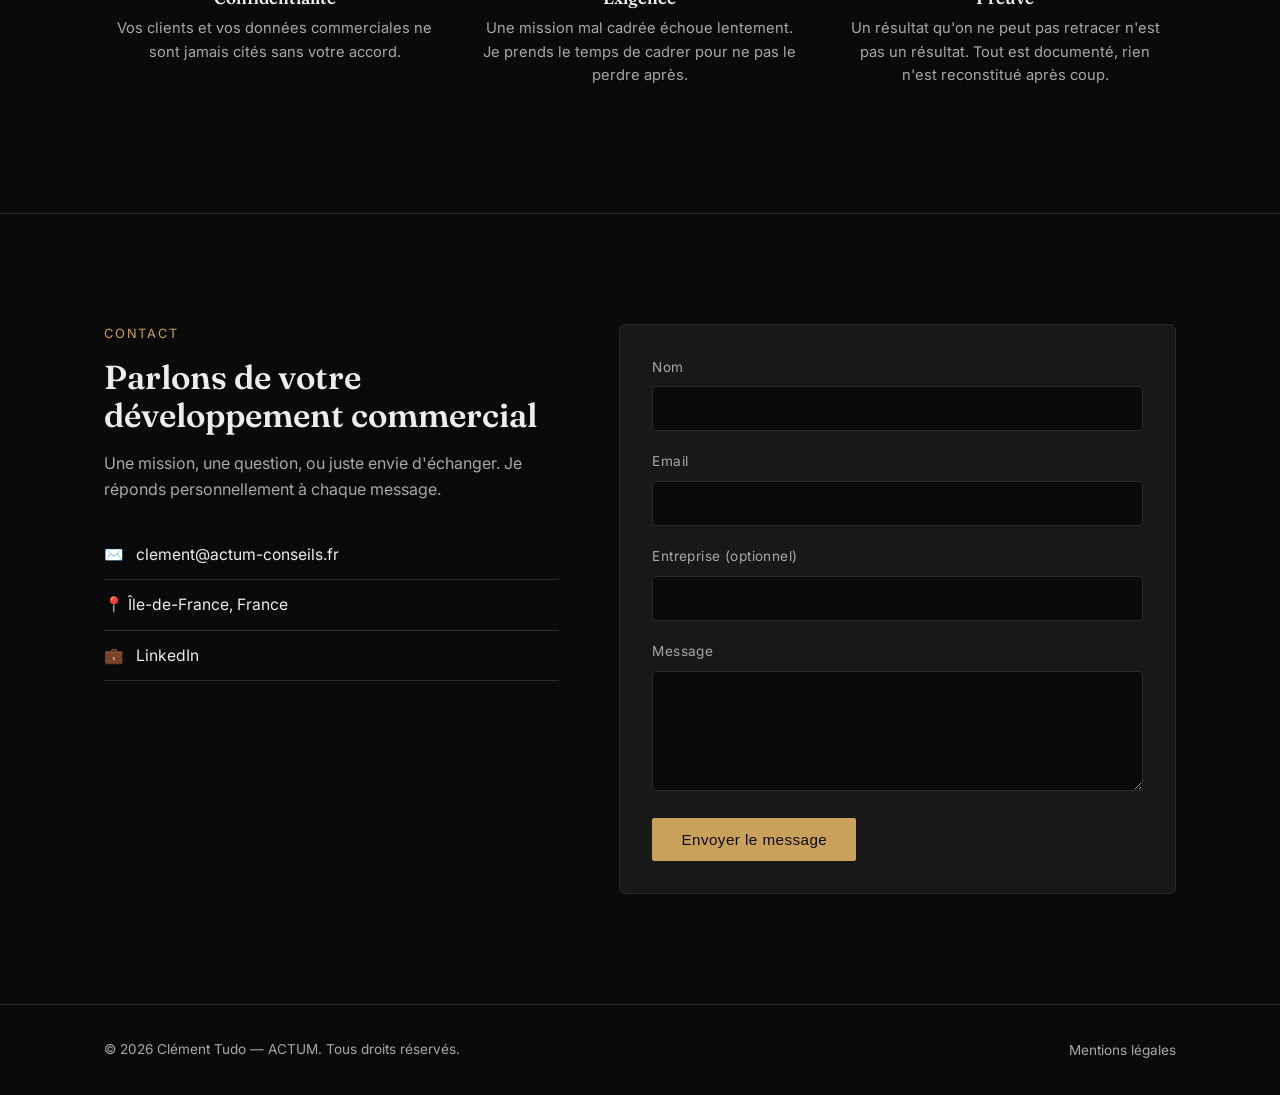
==== commit bb3f4237: "Réécrit le contenu : copie plus directe, positionnement sur l'expertise terrain Ton plus direct part" ====
--- a/index.html
+++ b/index.html
@@ -16,7 +16,8 @@
   <div class="conteneur">
     <a href="#accueil" class="logo">ACT<span>U</span>M</a>
     <nav class="nav-liens">
-      <a href="#approche">Approche</a>
+      <a href="#difference">Différence</a>
+      <a href="#approche">Méthode</a>
       <a href="#services">Services</a>
       <a href="#apropos">À propos</a>
       <a href="#contact">Contact</a>
@@ -28,7 +29,8 @@
 </header>
 
 <div class="nav-mobile" id="nav-mobile">
-  <a href="#approche">Approche</a>
+  <a href="#difference">Différence</a>
+  <a href="#approche">Méthode</a>
   <a href="#services">Services</a>
   <a href="#apropos">À propos</a>
   <a href="#contact">Contact</a>
@@ -38,10 +40,10 @@
   <div class="conteneur">
     <div>
       <span class="hero-etiquette">Développement commercial externalisé</span>
-      <h1>Vous savez que votre offre mérite plus de clients. <em>Le temps et la méthode</em> vous manquent pour aller les chercher.</h1>
-      <p class="intro">Je prends en charge votre développement commercial comme si c'était le mien : cadrage, prospection, suivi de pipeline. Vous gardez le pilotage de votre entreprise, je m'occupe de faire avancer les affaires — avec un reporting qui reflète exactement ce qui a été fait, jamais enjolivé.</p>
+      <h1>Un bon produit ne suffit pas. <em>Encore faut-il savoir</em> à qui en parler, et comment.</h1>
+      <p class="intro">Je ne vends pas une méthode toute faite ni des séquences automatisées. Je connais le terrain : les entreprises, leurs bilans, leurs cycles de décision. Je sais qui appeler, ce qu'il faut lui dire, et comment faire avancer un deal qui compte jusqu'à la signature.</p>
       <div class="hero-actions">
-        <a href="#contact" class="btn plein">Discutons de votre développement commercial</a>
+        <a href="#contact" class="btn plein">Parlons-en</a>
         <a href="#approche" class="btn">Voir la méthode</a>
       </div>
     </div>
@@ -54,21 +56,54 @@
 <section id="constat">
   <div class="conteneur">
     <div class="section-tete">
-      <span class="section-etiquette">Une situation que je connais bien</span>
-      <h2>Si l'une de ces phrases vous parle, on devrait échanger</h2>
+      <span class="section-etiquette">Le constat</span>
+      <h2>Un bon produit qui ne trouve pas le bon interlocuteur reste un bon produit invisible</h2>
+      <p>La visibilité, le contenu, l'inbound génèrent de l'intérêt. Ils ne génèrent pas un client qui signe. Ça, c'est une autre compétence.</p>
     </div>
     <div class="valeurs">
       <div class="valeur-item">
-        <h3>"Je n'ai plus le temps de prospecter"</h3>
-        <p>Entre la production, les clients existants et la gestion du quotidien, le développement commercial passe toujours après — et le pipeline s'assèche sans que personne ne s'en aperçoive à temps.</p>
-      </div>
-      <div class="valeur-item">
-        <h3>"Je ne sais pas qui cibler en priorité"</h3>
-        <p>Sans critères clairs, l'énergie commerciale se disperse sur des comptes qui ne signeront jamais, pendant que les vrais signaux d'achat passent inaperçus.</p>
-      </div>
-      <div class="valeur-item">
-        <h3>"Recruter un commercial, c'est trop tôt"</h3>
-        <p>Un temps plein coûte cher et prend des mois à devenir productif. Vous avez besoin de résultats commerciaux maintenant, pas d'un pari à un an.</p>
+        <h3>Le bon contact ne répond pas à une séquence</h3>
+        <p>Les décideurs qui font avancer un deal important ne répondent pas à un message automatisé. Ils répondent à quelqu'un qui comprend déjà leur métier et leur situation.</p>
+      </div>
+      <div class="valeur-item">
+        <h3>Générer des leads n'est pas piloter un pipeline</h3>
+        <p>Obtenir un contact est facile. Le faire avancer jusqu'à la signature, à travers les objections et les délais de décision, en est une autre.</p>
+      </div>
+      <div class="valeur-item">
+        <h3>Une entreprise ne se qualifie pas au feeling</h3>
+        <p>Un bilan qui se dégrade, une levée de fonds récente, un recrutement massif : ce sont ces signaux, pas l'intuition, qui disent qui contacter et quand.</p>
+      </div>
+    </div>
+  </div>
+</section>
+
+<section id="difference">
+  <div class="conteneur">
+    <div class="section-tete">
+      <span class="section-etiquette">Ce qui change</span>
+      <h2>Pas une méthode générique. Une compétence de terrain.</h2>
+    </div>
+    <div class="grille-services">
+      <div class="service">
+        <div class="icone">①</div>
+        <div>
+          <h3>Je lis un bilan avant de qualifier</h3>
+          <p>Une entreprise qui vient de lever des fonds, qui restructure ou qui recrute massivement n'a ni les mêmes besoins ni le même calendrier. Cette lecture-là change la façon d'aborder le compte, et le moment où on le fait.</p>
+        </div>
+      </div>
+      <div class="service">
+        <div class="icone">②</div>
+        <div>
+          <h3>Je prospecte à la voix, pas au script</h3>
+          <p>Pas de séquence email recyclée ni de message copié-collé. Une conversation directe, adaptée à l'interlocuteur, obtient un rendez-vous là où un message générique finit ignoré.</p>
+        </div>
+      </div>
+      <div class="service">
+        <div class="icone">③</div>
+        <div>
+          <h3>Je pilote des deals qui comptent</h3>
+          <p>Faire avancer une négociation à plusieurs dizaines ou centaines de milliers d'euros jusqu'à la signature — en gérant les objections, les timings et les jeux d'acteurs — n'est pas le même métier que remplir un tableau de leads.</p>
+        </div>
       </div>
     </div>
   </div>
@@ -78,29 +113,29 @@
   <div class="conteneur">
     <div class="section-tete">
       <span class="section-etiquette">Ma méthode</span>
-      <h2>Une rigueur d'exécution, pas des promesses</h2>
-      <p>C'est exactement pour ça que j'interviens en mission, sans les délais ni le coût fixe d'un recrutement. Chaque mission suit le même déroulé : on cadre, on exécute, on mesure. Rien n'est laissé à l'appréciation — tout est tracé.</p>
+      <h2>Une méthode, pas des promesses</h2>
+      <p>J'interviens en mission, sans les délais ni le coût d'un recrutement. Même déroulé à chaque fois : cadrage, exécution, mesure. Rien n'est laissé à l'appréciation.</p>
     </div>
     <div class="grille-approche">
       <div class="carte">
         <div class="num">01</div>
         <h3>Cadrage</h3>
-        <p>Cible, secteurs, signaux d'achat prioritaires : on définit ensemble ce qui mérite votre énergie commerciale avant de démarrer.</p>
+        <p>On définit ensemble la cible, les secteurs, les signaux qui déclenchent un contact. Avant de démarrer, pas après.</p>
       </div>
       <div class="carte">
         <div class="num">02</div>
         <h3>Exécution</h3>
-        <p>Prospection active, qualification, suivi de pipeline — piloté au quotidien, avec des journées structurées en blocs de travail.</p>
+        <p>Prospection, qualification, suivi de pipeline. Au quotidien, en blocs de travail structurés.</p>
       </div>
       <div class="carte">
         <div class="num">03</div>
         <h3>Traçabilité</h3>
-        <p>Chaque action menée est journalisée. Vos comptes-rendus ne sont jamais reconstitués de mémoire, ils sont l'exact reflet de ce qui a été fait.</p>
+        <p>Chaque action est journalisée. Vos comptes-rendus ne sont jamais reconstitués de mémoire.</p>
       </div>
       <div class="carte">
         <div class="num">04</div>
         <h3>Résultat</h3>
-        <p>Rémunération souvent indexée sur la performance réelle : mon intérêt est directement aligné avec le vôtre.</p>
+        <p>Ma rémunération est souvent indexée sur le résultat réel. Mon intérêt est le vôtre.</p>
       </div>
     </div>
   </div>
@@ -110,35 +145,35 @@
   <div class="conteneur">
     <div class="section-tete">
       <span class="section-etiquette">Ce que je fais</span>
-      <h2>Un développement commercial pris en charge de bout en bout</h2>
+      <h2>Tout le développement commercial, pris en charge</h2>
     </div>
     <div class="grille-services">
       <div class="service">
         <div class="icone">①</div>
         <div>
           <h3>Structuration commerciale</h3>
-          <p>Définition de l'ICP, des critères de qualification, des offres prioritaires — la base sans laquelle une équipe commerciale prospecte à l'aveugle.</p>
+          <p>ICP, critères de qualification, offres prioritaires. Sans ça, on prospecte à l'aveugle.</p>
         </div>
       </div>
       <div class="service">
         <div class="icone">②</div>
         <div>
           <h3>Prospection & veille</h3>
-          <p>Identification des comptes à fort potentiel et des signaux déclencheurs (levée de fonds, recrutement, appel d'offres) qui justifient une prise de contact au bon moment.</p>
+          <p>Repérer les comptes à fort potentiel et les signaux qui justifient un contact au bon moment : levée de fonds, recrutement, appel d'offres.</p>
         </div>
       </div>
       <div class="service">
         <div class="icone">③</div>
         <div>
           <h3>Pilotage de pipeline</h3>
-          <p>Suivi CRM rigoureux de chaque opportunité, de la qualification à la signature, avec des relances qui ne tombent jamais dans l'oubli.</p>
+          <p>Chaque opportunité suivie de la qualification à la signature. Aucune relance oubliée.</p>
         </div>
       </div>
       <div class="service">
         <div class="icone">④</div>
         <div>
           <h3>Reporting & comptes-rendus</h3>
-          <p>Visibilité complète sur l'activité menée pour votre compte — pas un résumé approximatif en fin de mois, mais un suivi construit au fil de l'eau.</p>
+          <p>Visibilité complète sur ce qui a été fait pour vous. Pas un résumé approximatif en fin de mois.</p>
         </div>
       </div>
     </div>
@@ -153,8 +188,8 @@
     <div class="apropos-texte">
       <span class="section-etiquette">À propos</span>
       <h2>Clément Tudo</h2>
-      <p>Ingénieur d'affaires de formation, j'ai fait le choix de l'indépendance pour accompagner plusieurs entreprises à la fois — sans jamais diluer l'exigence que j'applique à chacune. Basé en Île-de-France, j'interviens sur des missions de développement commercial pour des PME et ETI de secteurs variés, avec la même méthode partout : cadrer avant d'agir, mesurer plutôt qu'affirmer.</p>
-      <p>Je ne suis pas un commercial de passage : chaque mission est pilotée avec les mêmes outils, la même rigueur de suivi, et la même règle simple — je ne rapporte que ce qui a réellement été fait.</p>
+      <p>Ingénieur d'affaires de formation. Indépendant par choix, pour accompagner plusieurs entreprises à la fois sans diluer l'exigence sur aucune. Basé en Île-de-France, j'interviens pour des PME et ETI de secteurs variés — pas avec une méthode générique, mais avec une lecture concrète de leur activité, de leurs comptes et de leur marché.</p>
+      <p>Je ne suis pas un commercial de passage. Sur chaque mission, je regarde les chiffres avant de qualifier, je prospecte en direct plutôt qu'à coups de séquences automatisées, et je pilote les dossiers jusqu'à la signature. Une seule règle : je ne rapporte que ce qui a réellement été fait.</p>
       <div class="chiffres">
         <div class="chiffre"><span class="valeur">Multi</span><span class="label">missions menées en parallèle</span></div>
         <div class="chiffre"><span class="valeur">100%</span><span class="label">des actions tracées et justifiables</span></div>
@@ -173,15 +208,15 @@
     <div class="valeurs">
       <div class="valeur-item">
         <h3>Confidentialité</h3>
-        <p>Vos clients, vos comptes et vos données commerciales ne sont jamais partagés ni cités sans votre accord explicite.</p>
+        <p>Vos clients et vos données commerciales ne sont jamais cités sans votre accord.</p>
       </div>
       <div class="valeur-item">
         <h3>Exigence</h3>
-        <p>Une mission mal cadrée est une mission qui échoue lentement. Je prends le temps du cadrage pour ne pas le perdre ensuite.</p>
+        <p>Une mission mal cadrée échoue lentement. Je prends le temps de cadrer pour ne pas le perdre après.</p>
       </div>
       <div class="valeur-item">
         <h3>Preuve</h3>
-        <p>Un résultat qui ne peut pas être retracé n'est pas un résultat. Chaque avancée est documentée, jamais reconstituée après coup.</p>
+        <p>Un résultat qu'on ne peut pas retracer n'est pas un résultat. Tout est documenté, rien n'est reconstitué après coup.</p>
       </div>
     </div>
   </div>
@@ -192,9 +227,9 @@
     <div class="contact-infos">
       <span class="section-etiquette">Contact</span>
       <h2>Parlons de votre développement commercial</h2>
-      <p>Une mission, une question, ou simplement envie d'échanger sur votre situation actuelle — je réponds personnellement à chaque message.</p>
+      <p>Une mission, une question, ou juste envie d'échanger. Je réponds personnellement à chaque message.</p>
       <ul class="liste-contact">
-        <li>✉️ <a href="mailto:clementtudo.pro@gmail.com">clementtudo.pro@gmail.com</a></li>
+        <li>✉️ <a href="mailto:clement@actum-conseils.fr">clement@actum-conseils.fr</a></li>
         <li>📍 Île-de-France, France</li>
         <li>💼 <a href="https://www.linkedin.com/in/cl%C3%A9ment-tudo-76b14b14b/" target="_blank" rel="noopener">LinkedIn</a></li>
       </ul>
--- a/style.css
+++ b/style.css
@@ -215,6 +215,10 @@
   grid-template-columns: repeat(2, 1fr);
   gap: 24px;
 }
+#difference .grille-services {
+  grid-template-columns: repeat(3, 1fr);
+}
+
 .service {
   display: flex;
   gap: 20px;
@@ -362,7 +366,7 @@
   }
   .hero-photo { order: -1; max-width: 320px; margin: 0 auto; }
   .grille-approche { grid-template-columns: repeat(2, 1fr); }
-  .grille-services { grid-template-columns: 1fr; }
+  .grille-services, #difference .grille-services { grid-template-columns: 1fr; }
   .valeurs { grid-template-columns: 1fr; }
   section { padding: 72px 0; }
 }
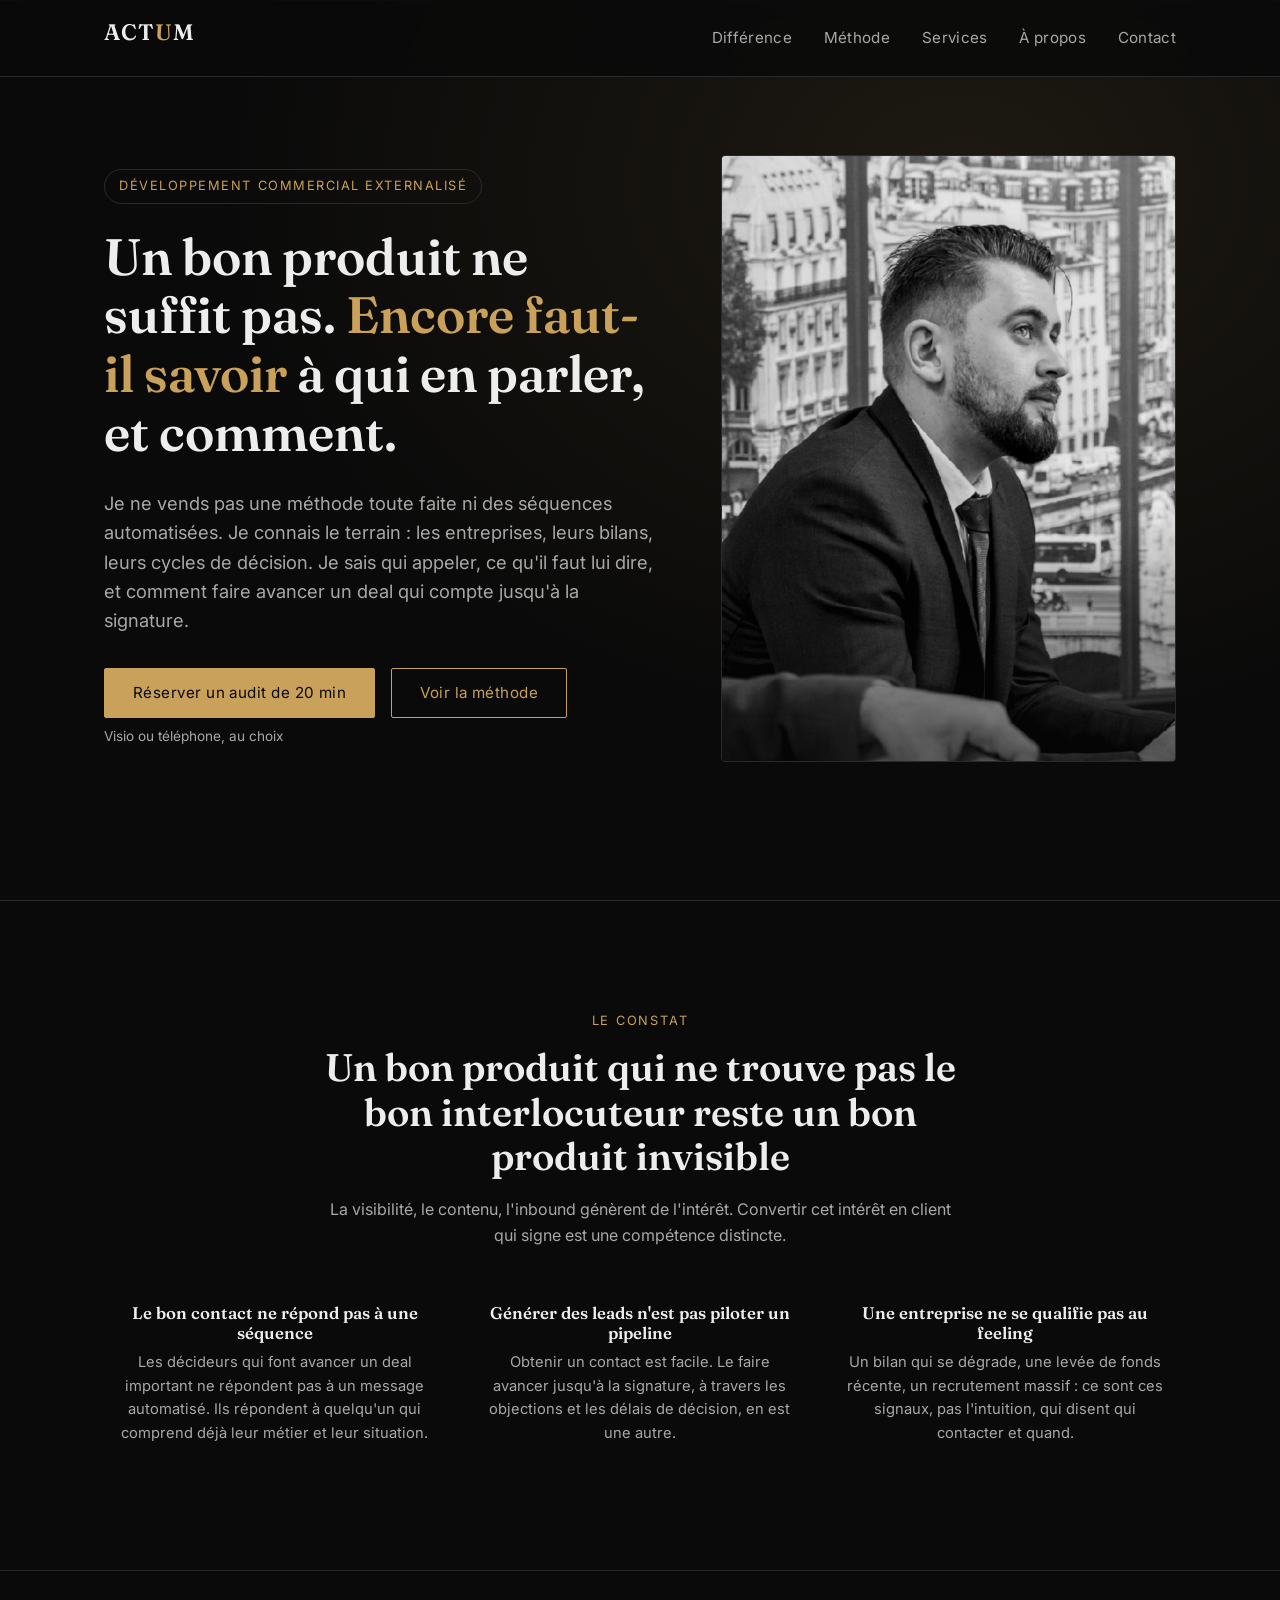
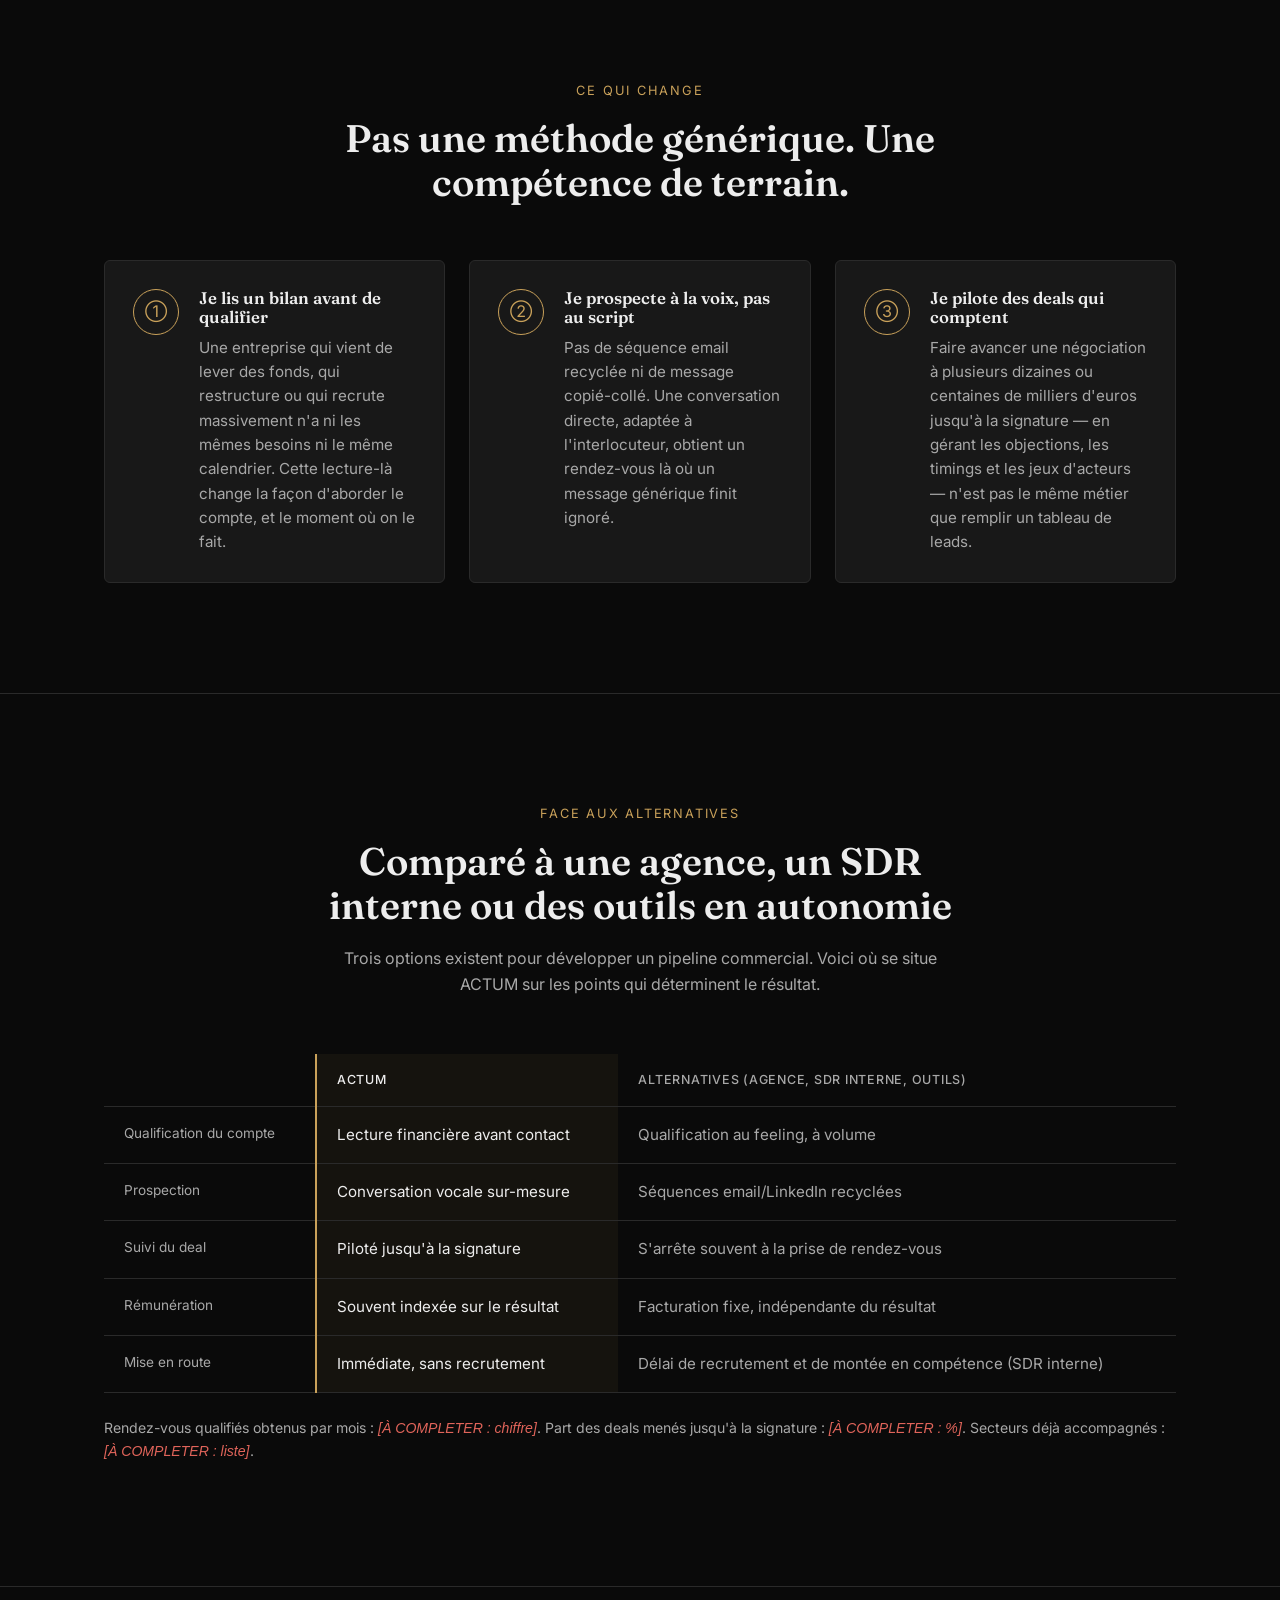
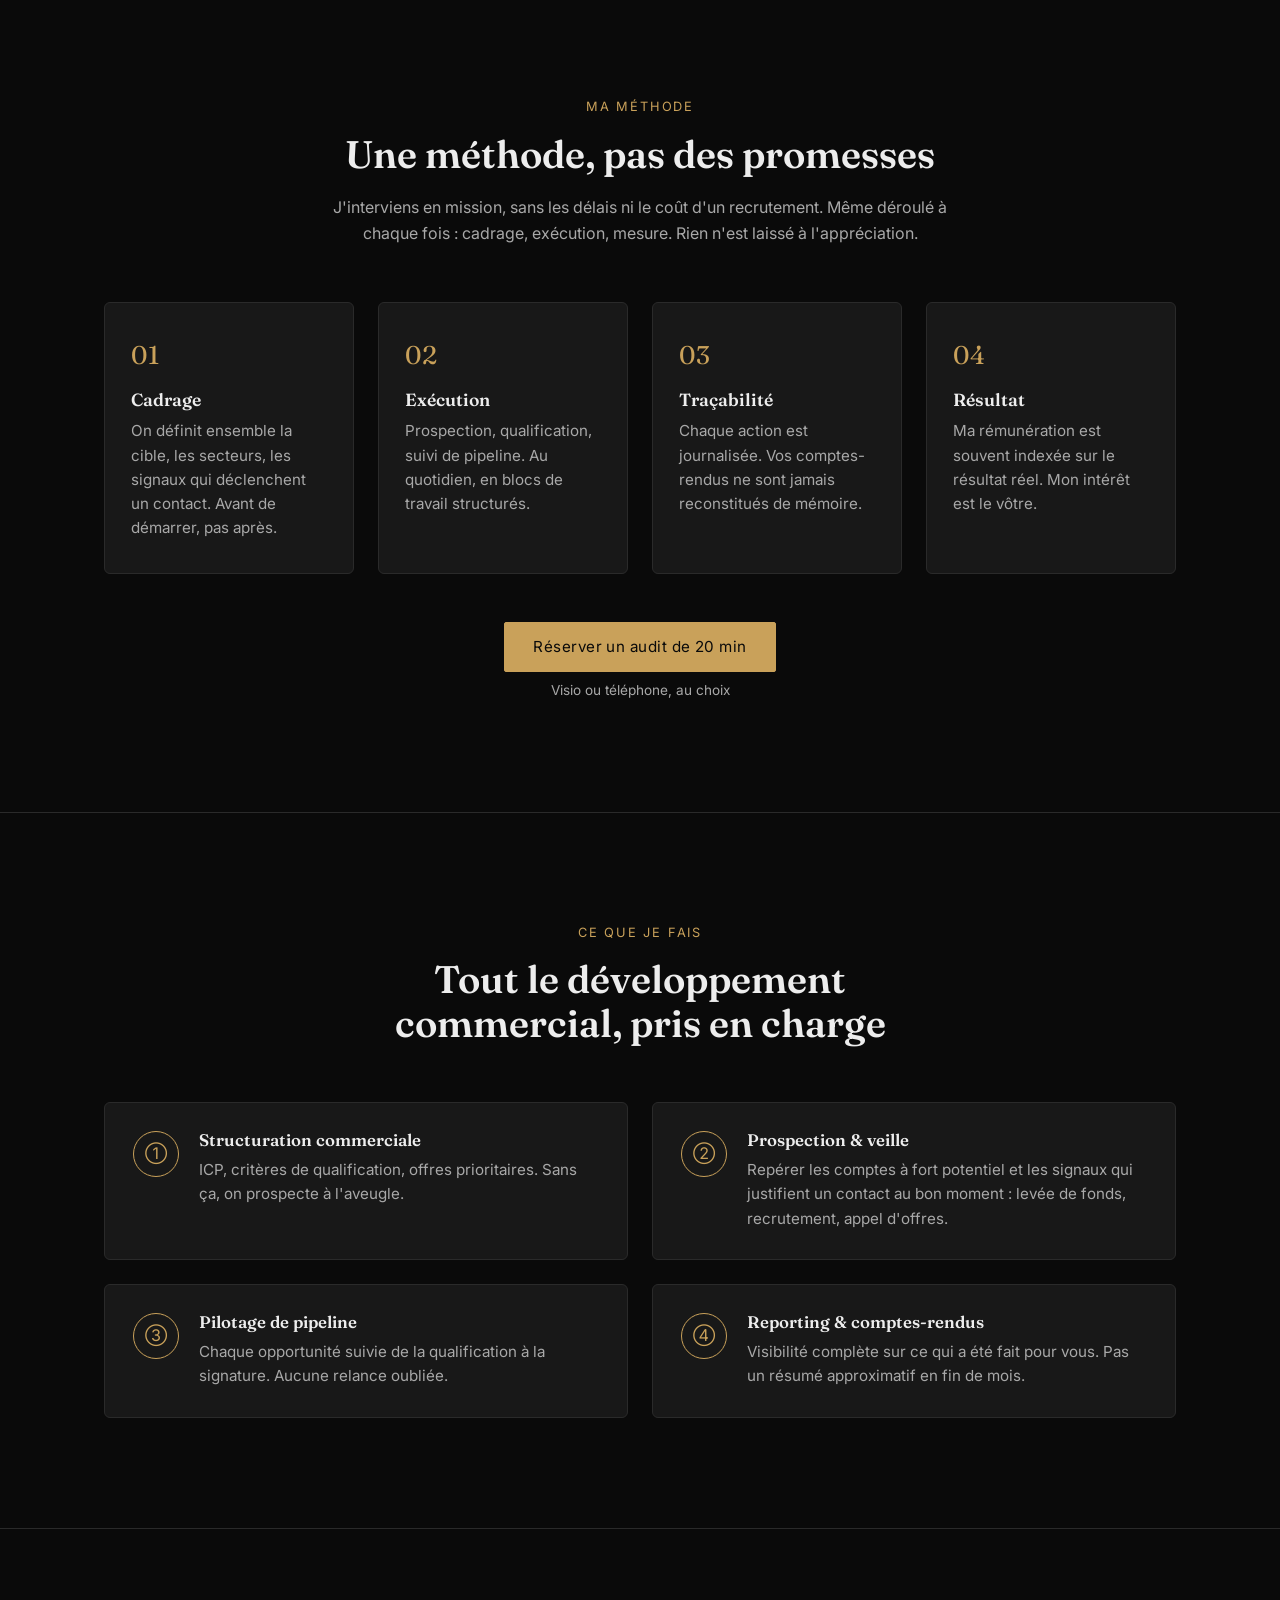
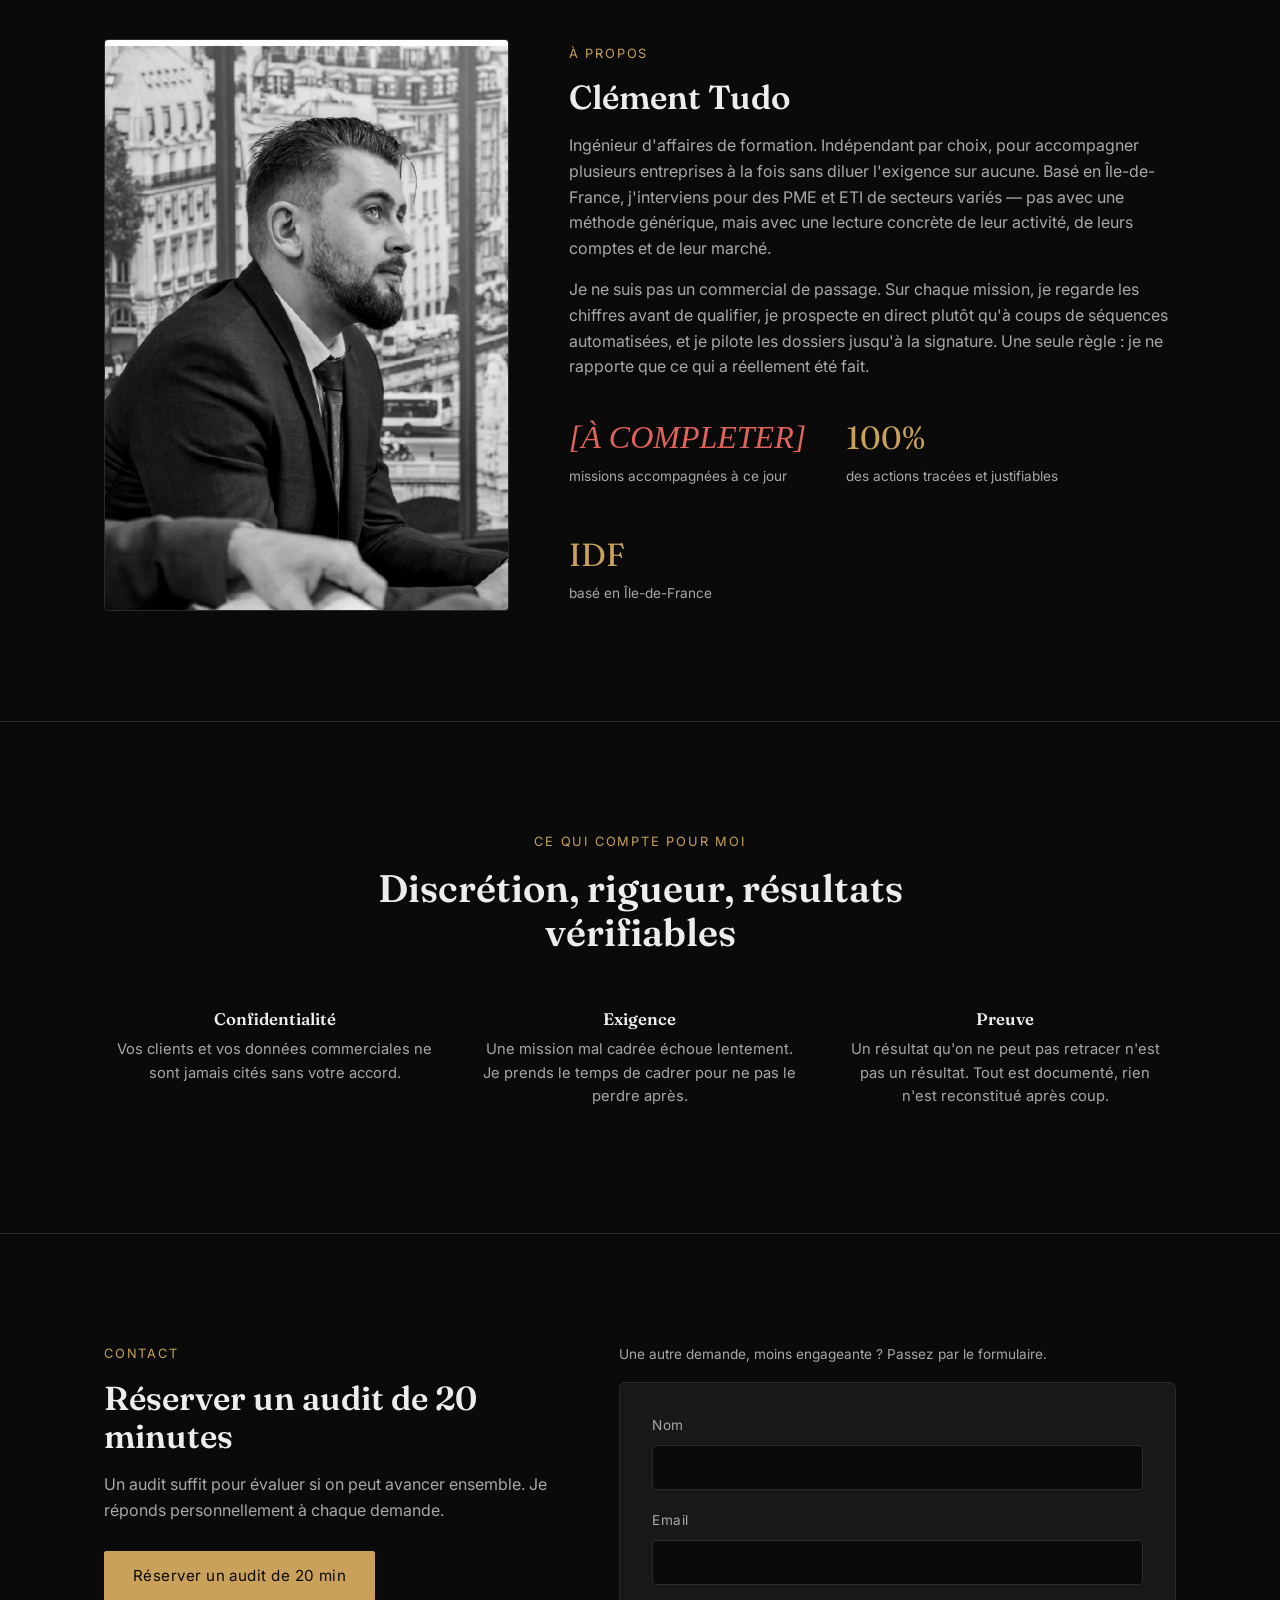
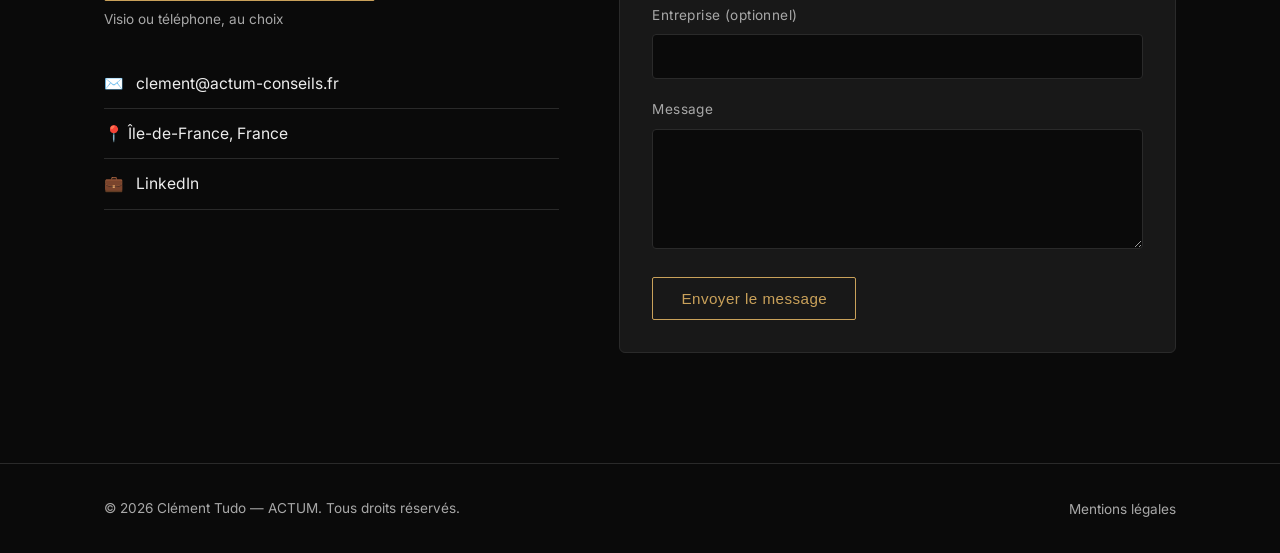
==== commit 037dc62e: "Recadre le registre, ajoute la comparaison concurrentielle et le CTA audit - CTA principal remplacé " ====
--- a/index.html
+++ b/index.html
@@ -5,6 +5,7 @@
 <meta name="viewport" content="width=device-width, initial-scale=1.0">
 <title>ACTUM — Clément Tudo, développement commercial externalisé</title>
 <meta name="description" content="Clément Tudo accompagne les PME et ETI dans la structuration de leur développement commercial : prospection, pipeline, pilotage — avec des résultats prouvés, pas promis.">
+<link rel="icon" type="image/svg+xml" href="favicon.svg">
 <link rel="preconnect" href="https://fonts.googleapis.com">
 <link rel="preconnect" href="https://fonts.gstatic.com" crossorigin>
 <link href="https://fonts.googleapis.com/css2?family=Fraunces:wght@500;600&family=Inter:wght@400;500;600&display=swap" rel="stylesheet">
@@ -43,7 +44,10 @@
       <h1>Un bon produit ne suffit pas. <em>Encore faut-il savoir</em> à qui en parler, et comment.</h1>
       <p class="intro">Je ne vends pas une méthode toute faite ni des séquences automatisées. Je connais le terrain : les entreprises, leurs bilans, leurs cycles de décision. Je sais qui appeler, ce qu'il faut lui dire, et comment faire avancer un deal qui compte jusqu'à la signature.</p>
       <div class="hero-actions">
-        <a href="#contact" class="btn plein">Parlons-en</a>
+        <div class="cta-groupe">
+          <a href="#contact" class="btn plein">Réserver un audit de 20 min</a>
+          <span class="cta-note">Visio ou téléphone, au choix</span>
+        </div>
         <a href="#approche" class="btn">Voir la méthode</a>
       </div>
     </div>
@@ -58,7 +62,7 @@
     <div class="section-tete">
       <span class="section-etiquette">Le constat</span>
       <h2>Un bon produit qui ne trouve pas le bon interlocuteur reste un bon produit invisible</h2>
-      <p>La visibilité, le contenu, l'inbound génèrent de l'intérêt. Ils ne génèrent pas un client qui signe. Ça, c'est une autre compétence.</p>
+      <p>La visibilité, le contenu, l'inbound génèrent de l'intérêt. Convertir cet intérêt en client qui signe est une compétence distincte.</p>
     </div>
     <div class="valeurs">
       <div class="valeur-item">
@@ -106,6 +110,55 @@
         </div>
       </div>
     </div>
+  </div>
+</section>
+
+<section id="alternatives">
+  <div class="conteneur">
+    <div class="section-tete">
+      <span class="section-etiquette">Face aux alternatives</span>
+      <h2>Comparé à une agence, un SDR interne ou des outils en autonomie</h2>
+      <p>Trois options existent pour développer un pipeline commercial. Voici où se situe ACTUM sur les points qui déterminent le résultat.</p>
+    </div>
+    <div class="tableau-comparatif-wrap">
+      <table class="tableau-comparatif">
+        <thead>
+          <tr>
+            <th></th>
+            <th>ACTUM</th>
+            <th>Alternatives (agence, SDR interne, outils)</th>
+          </tr>
+        </thead>
+        <tbody>
+          <tr>
+            <td>Qualification du compte</td>
+            <td>Lecture financière avant contact</td>
+            <td>Qualification au feeling, à volume</td>
+          </tr>
+          <tr>
+            <td>Prospection</td>
+            <td>Conversation vocale sur-mesure</td>
+            <td>Séquences email/LinkedIn recyclées</td>
+          </tr>
+          <tr>
+            <td>Suivi du deal</td>
+            <td>Piloté jusqu'à la signature</td>
+            <td>S'arrête souvent à la prise de rendez-vous</td>
+          </tr>
+          <tr>
+            <td>Rémunération</td>
+            <td>Souvent indexée sur le résultat</td>
+            <td>Facturation fixe, indépendante du résultat</td>
+          </tr>
+          <tr>
+            <td>Mise en route</td>
+            <td>Immédiate, sans recrutement</td>
+            <td>Délai de recrutement et de montée en compétence (SDR interne)</td>
+          </tr>
+        </tbody>
+      </table>
+    </div>
+    <p class="tableau-note">Rendez-vous qualifiés obtenus par mois : <span class="placeholder">[À COMPLETER : chiffre]</span>. Part des deals menés jusqu'à la signature : <span class="placeholder">[À COMPLETER : %]</span>. Secteurs déjà accompagnés : <span class="placeholder">[À COMPLETER : liste]</span>.</p>
   </div>
 </section>
 
@@ -137,6 +190,10 @@
         <h3>Résultat</h3>
         <p>Ma rémunération est souvent indexée sur le résultat réel. Mon intérêt est le vôtre.</p>
       </div>
+    </div>
+    <div class="approche-cta">
+      <a href="#contact" class="btn plein">Réserver un audit de 20 min</a>
+      <span class="cta-note">Visio ou téléphone, au choix</span>
     </div>
   </div>
 </section>
@@ -191,7 +248,7 @@
       <p>Ingénieur d'affaires de formation. Indépendant par choix, pour accompagner plusieurs entreprises à la fois sans diluer l'exigence sur aucune. Basé en Île-de-France, j'interviens pour des PME et ETI de secteurs variés — pas avec une méthode générique, mais avec une lecture concrète de leur activité, de leurs comptes et de leur marché.</p>
       <p>Je ne suis pas un commercial de passage. Sur chaque mission, je regarde les chiffres avant de qualifier, je prospecte en direct plutôt qu'à coups de séquences automatisées, et je pilote les dossiers jusqu'à la signature. Une seule règle : je ne rapporte que ce qui a réellement été fait.</p>
       <div class="chiffres">
-        <div class="chiffre"><span class="valeur">Multi</span><span class="label">missions menées en parallèle</span></div>
+        <div class="chiffre"><span class="valeur placeholder">[À COMPLETER]</span><span class="label">missions accompagnées à ce jour</span></div>
         <div class="chiffre"><span class="valeur">100%</span><span class="label">des actions tracées et justifiables</span></div>
         <div class="chiffre"><span class="valeur">IDF</span><span class="label">basé en Île-de-France</span></div>
       </div>
@@ -226,38 +283,46 @@
   <div class="conteneur">
     <div class="contact-infos">
       <span class="section-etiquette">Contact</span>
-      <h2>Parlons de votre développement commercial</h2>
-      <p>Une mission, une question, ou juste envie d'échanger. Je réponds personnellement à chaque message.</p>
+      <h2>Réserver un audit de 20 minutes</h2>
+      <p>Un audit suffit pour évaluer si on peut avancer ensemble. Je réponds personnellement à chaque demande.</p>
+      <div class="contact-cta">
+        <!-- Remplacer ce lien mailto par l'URL Calendly/Cal.com dès qu'un lien de prise de rendez-vous existe -->
+        <a href="mailto:clement@actum-conseils.fr?subject=Demande%20d%27audit" class="btn plein">Réserver un audit de 20 min</a>
+        <span class="cta-note">Visio ou téléphone, au choix</span>
+      </div>
       <ul class="liste-contact">
         <li>✉️ <a href="mailto:clement@actum-conseils.fr">clement@actum-conseils.fr</a></li>
         <li>📍 Île-de-France, France</li>
         <li>💼 <a href="https://www.linkedin.com/in/cl%C3%A9ment-tudo-76b14b14b/" target="_blank" rel="noopener">LinkedIn</a></li>
       </ul>
     </div>
-    <form class="formulaire" id="form-contact" method="POST" action="contact.php">
-      <div class="champ">
-        <label for="nom">Nom</label>
-        <input type="text" id="nom" name="nom" required maxlength="120">
-      </div>
-      <div class="champ">
-        <label for="email">Email</label>
-        <input type="email" id="email" name="email" required maxlength="180">
-      </div>
-      <div class="champ">
-        <label for="entreprise">Entreprise (optionnel)</label>
-        <input type="text" id="entreprise" name="entreprise" maxlength="120">
-      </div>
-      <div class="champ">
-        <label for="message">Message</label>
-        <textarea id="message" name="message" required maxlength="4000"></textarea>
-      </div>
-      <div class="champ champ-site-web" aria-hidden="true">
-        <label for="site_web">Site web</label>
-        <input type="text" id="site_web" name="site_web" tabindex="-1" autocomplete="off">
-      </div>
-      <button type="submit" class="btn plein" id="btn-envoyer">Envoyer le message</button>
-      <div class="msg" id="form-msg"></div>
-    </form>
+    <div class="contact-formulaire-bloc">
+      <p class="form-alt-label">Une autre demande, moins engageante ? Passez par le formulaire.</p>
+      <form class="formulaire" id="form-contact" method="POST" action="contact.php">
+        <div class="champ">
+          <label for="nom">Nom</label>
+          <input type="text" id="nom" name="nom" required maxlength="120">
+        </div>
+        <div class="champ">
+          <label for="email">Email</label>
+          <input type="email" id="email" name="email" required maxlength="180">
+        </div>
+        <div class="champ">
+          <label for="entreprise">Entreprise (optionnel)</label>
+          <input type="text" id="entreprise" name="entreprise" maxlength="120">
+        </div>
+        <div class="champ">
+          <label for="message">Message</label>
+          <textarea id="message" name="message" required maxlength="4000"></textarea>
+        </div>
+        <div class="champ champ-site-web" aria-hidden="true">
+          <label for="site_web">Site web</label>
+          <input type="text" id="site_web" name="site_web" tabindex="-1" autocomplete="off">
+        </div>
+        <button type="submit" class="btn" id="btn-envoyer">Envoyer le message</button>
+        <div class="msg" id="form-msg"></div>
+      </form>
+    </div>
   </div>
 </section>
 
--- a/style.css
+++ b/style.css
@@ -155,6 +155,17 @@
   gap: 16px;
   margin-top: 32px;
   flex-wrap: wrap;
+  align-items: flex-start;
+}
+.cta-groupe {
+  display: flex;
+  flex-direction: column;
+  align-items: flex-start;
+  gap: 8px;
+}
+.cta-note {
+  font-size: 0.85rem;
+  color: var(--texte-att);
 }
 .hero-photo {
   position: relative;
@@ -209,6 +220,61 @@
 .carte h3 { font-size: 1.1rem; color: var(--texte); }
 .carte p { font-size: 0.95rem; margin: 0; }
 
+.approche-cta {
+  text-align: center;
+  margin-top: 48px;
+  display: flex;
+  flex-direction: column;
+  align-items: center;
+  gap: 8px;
+}
+
+/* --- Tableau comparatif --- */
+.tableau-comparatif-wrap { overflow-x: auto; }
+.tableau-comparatif {
+  width: 100%;
+  min-width: 640px;
+  border-collapse: collapse;
+}
+.tableau-comparatif th, .tableau-comparatif td {
+  padding: 16px 20px;
+  text-align: left;
+  border-bottom: 1px solid var(--bordure);
+  font-size: 0.95rem;
+  vertical-align: top;
+}
+.tableau-comparatif thead th {
+  color: var(--texte-att);
+  font-size: 0.78rem;
+  letter-spacing: 0.06em;
+  text-transform: uppercase;
+  font-weight: 500;
+}
+.tableau-comparatif tbody td:first-child {
+  color: var(--texte-att);
+  font-size: 0.85rem;
+  white-space: nowrap;
+}
+.tableau-comparatif tbody td:nth-child(2),
+.tableau-comparatif thead th:nth-child(2) {
+  color: var(--texte);
+  background: rgba(201, 161, 90, 0.06);
+  border-left: 2px solid var(--or);
+}
+.tableau-comparatif tbody td:nth-child(3) {
+  color: var(--texte-att);
+}
+.tableau-note {
+  margin-top: 24px;
+  font-size: 0.88rem;
+}
+.placeholder,
+.chiffre .valeur.placeholder {
+  color: var(--erreur);
+  font-style: italic;
+  font-weight: 400;
+}
+
 /* --- Services --- */
 .grille-services {
   display: grid;
@@ -289,6 +355,18 @@
   gap: 60px;
 }
 .contact-infos h2 { font-size: clamp(1.6rem, 2.6vw, 2.1rem); }
+.contact-cta {
+  display: flex;
+  flex-direction: column;
+  align-items: flex-start;
+  gap: 8px;
+  margin: 28px 0;
+}
+.form-alt-label {
+  font-size: 0.85rem;
+  color: var(--texte-att);
+  margin: 0 0 16px;
+}
 .liste-contact { list-style: none; padding: 0; margin: 28px 0 0; }
 .liste-contact li {
   display: flex; align-items: center; gap: 12px;
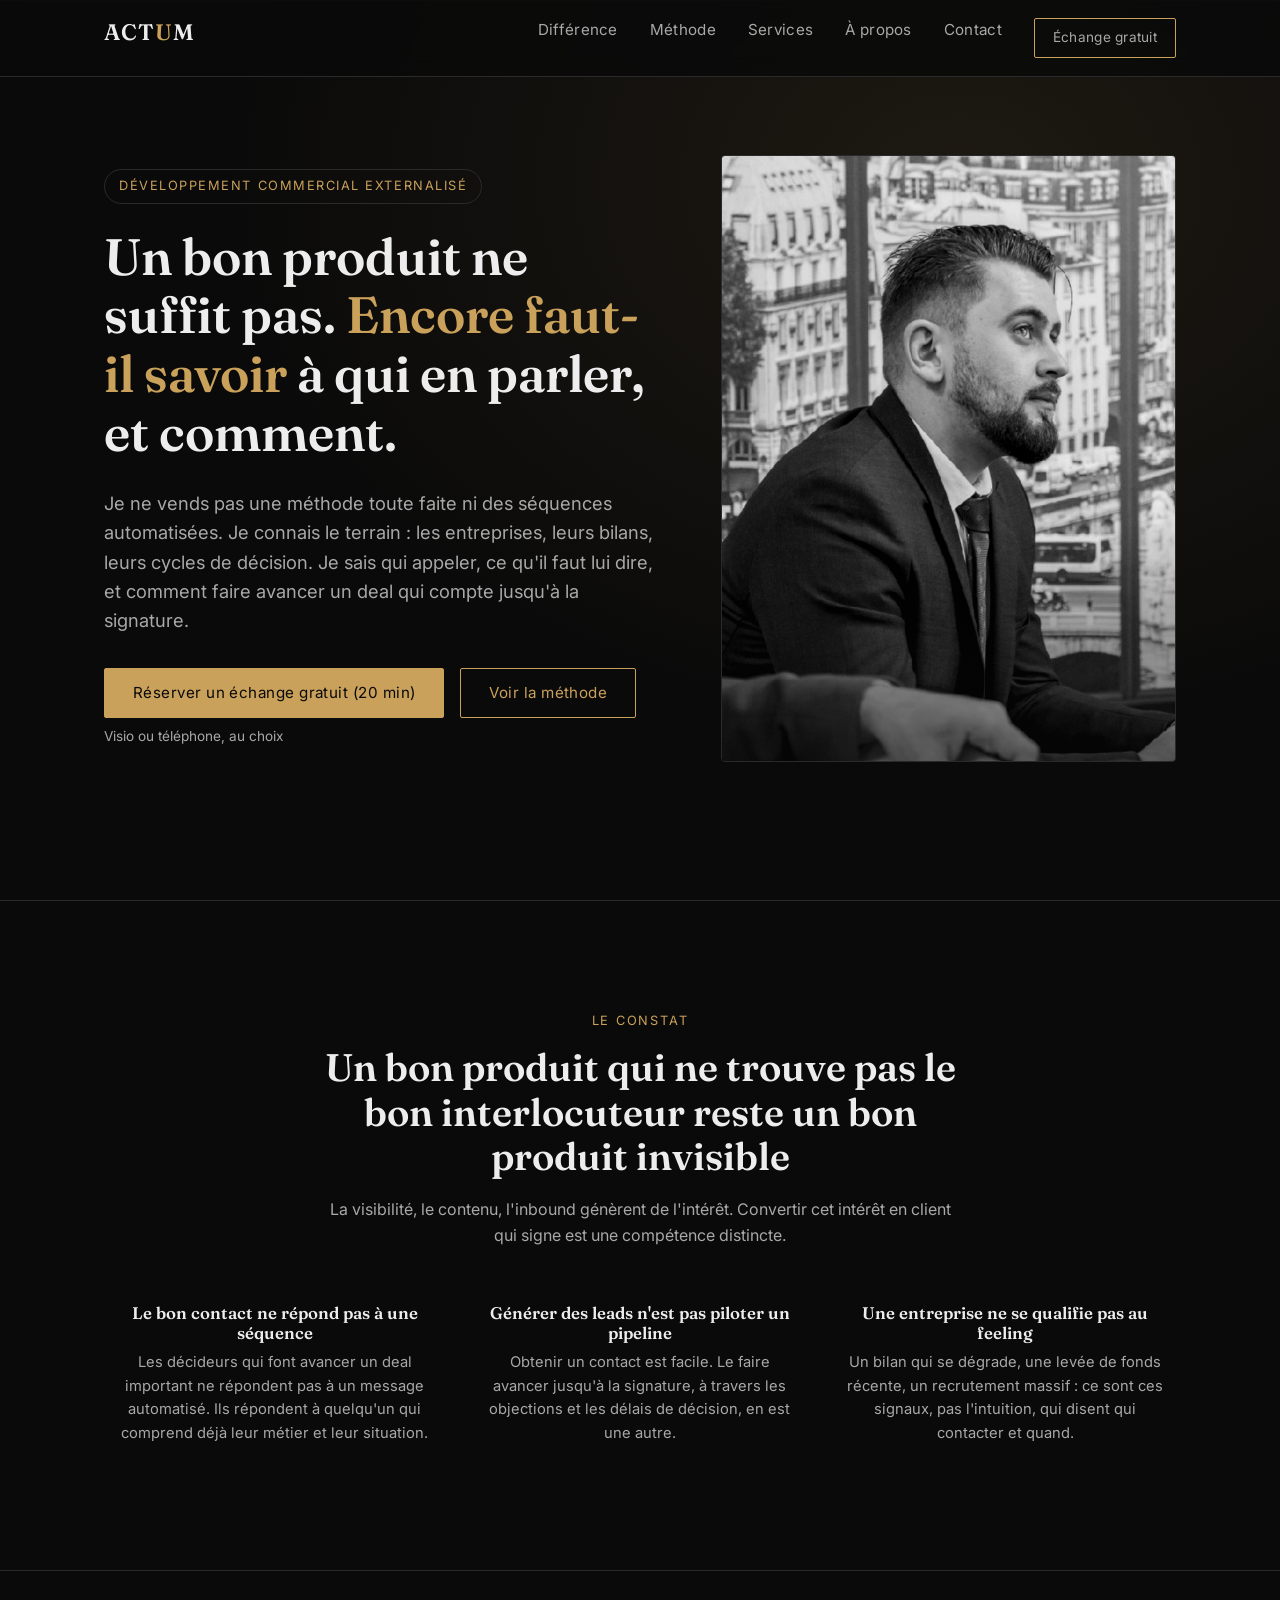
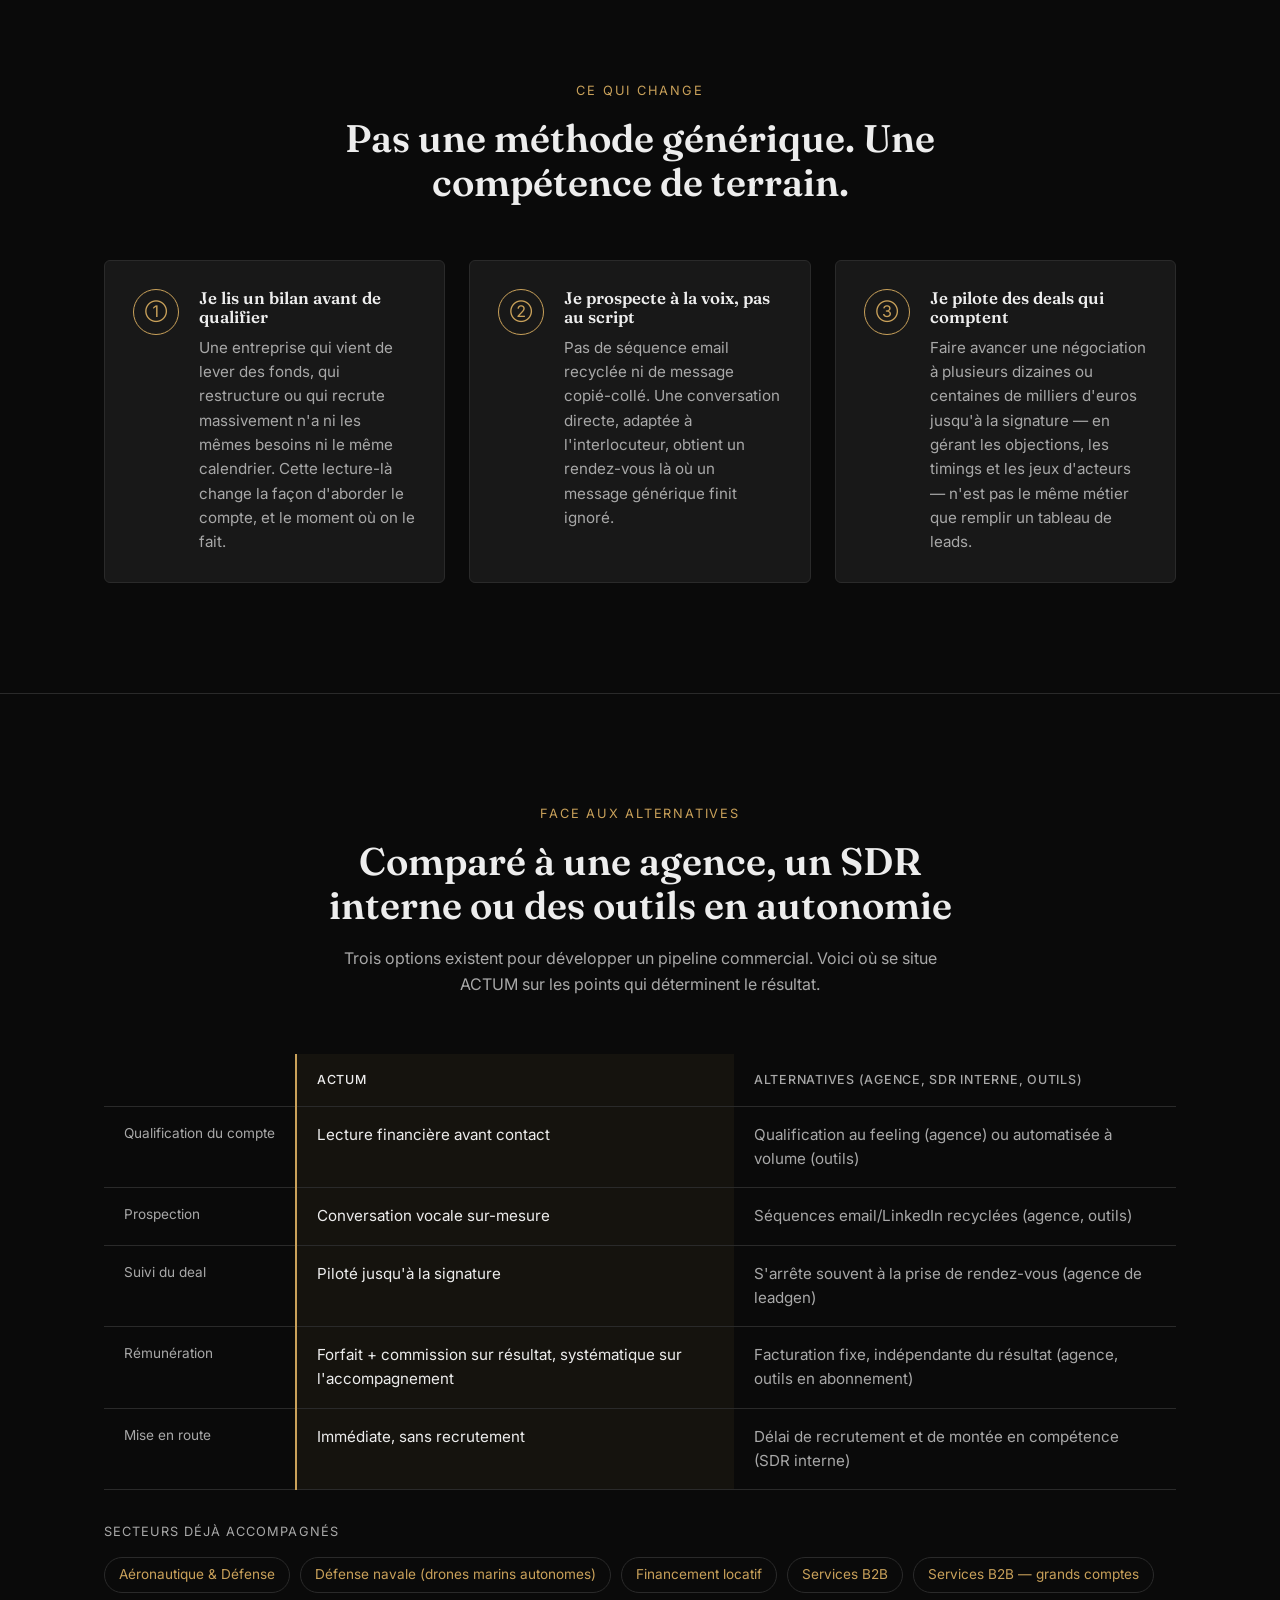
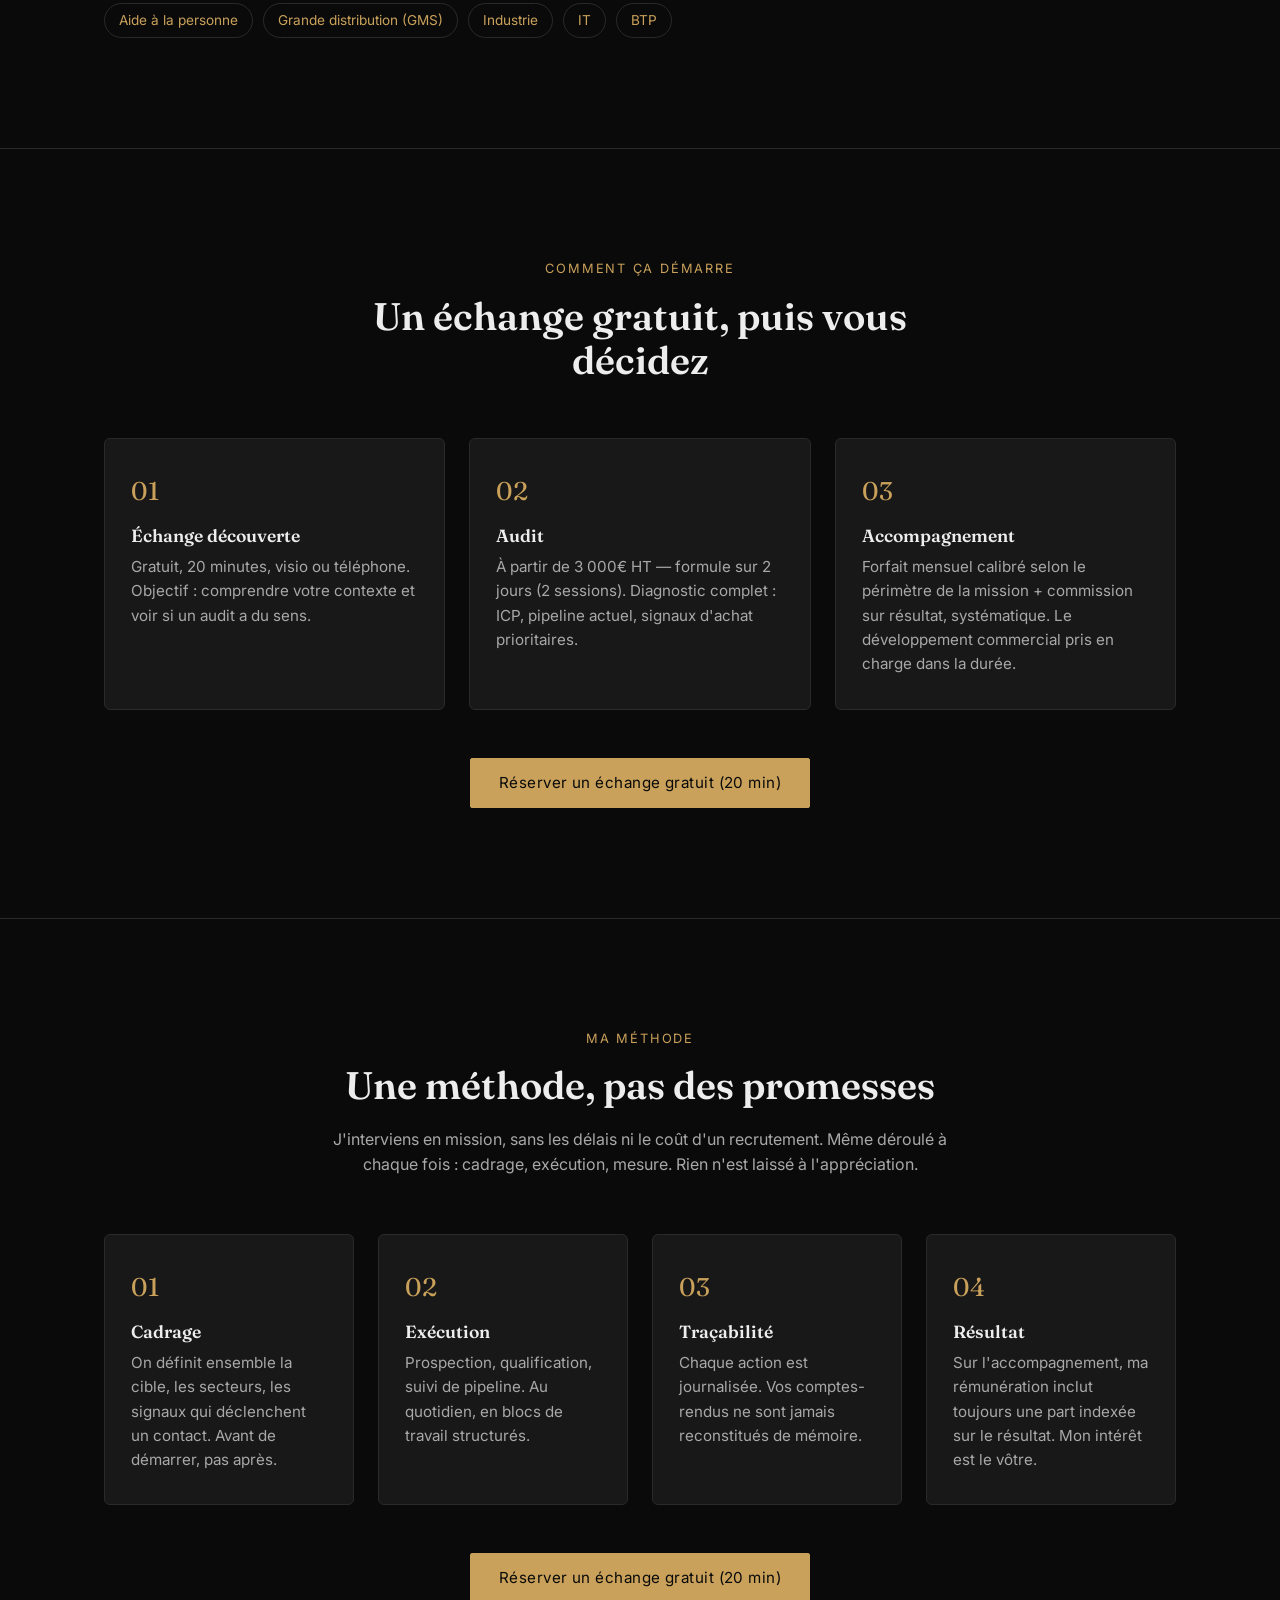
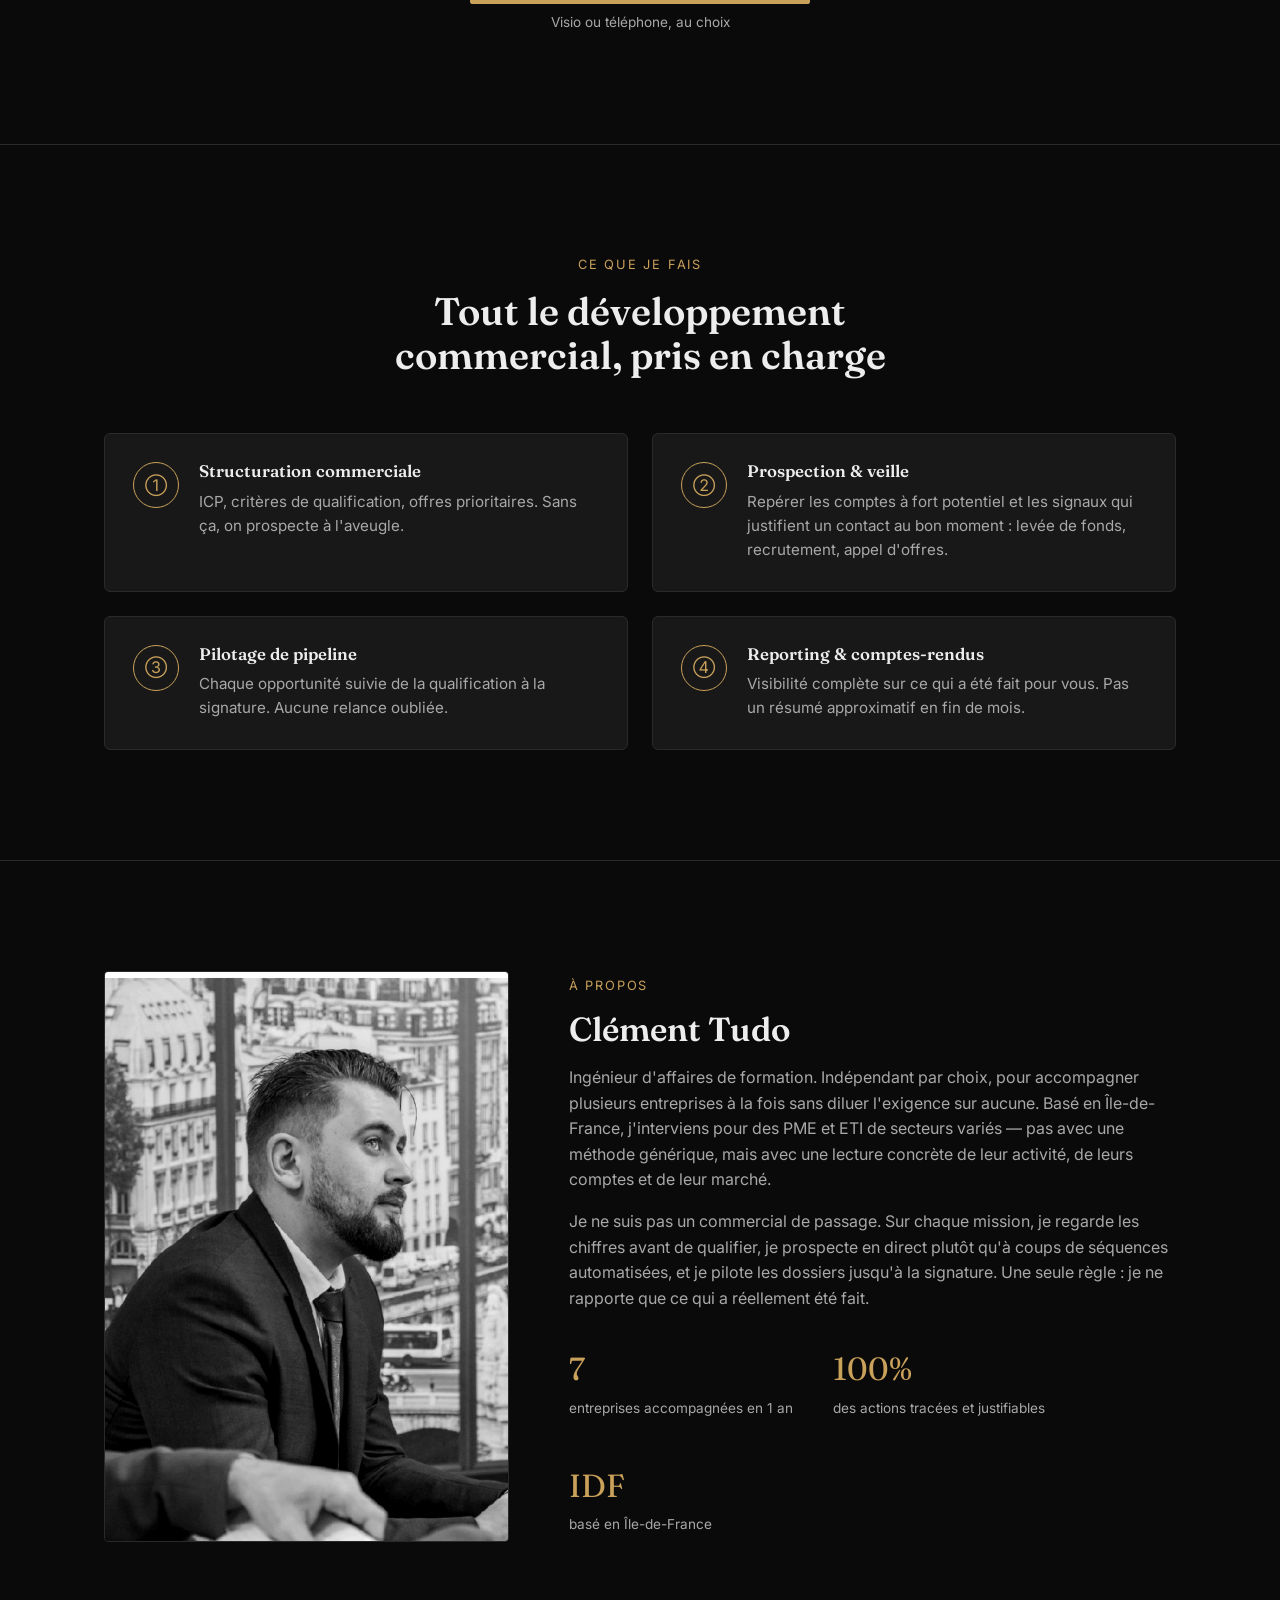
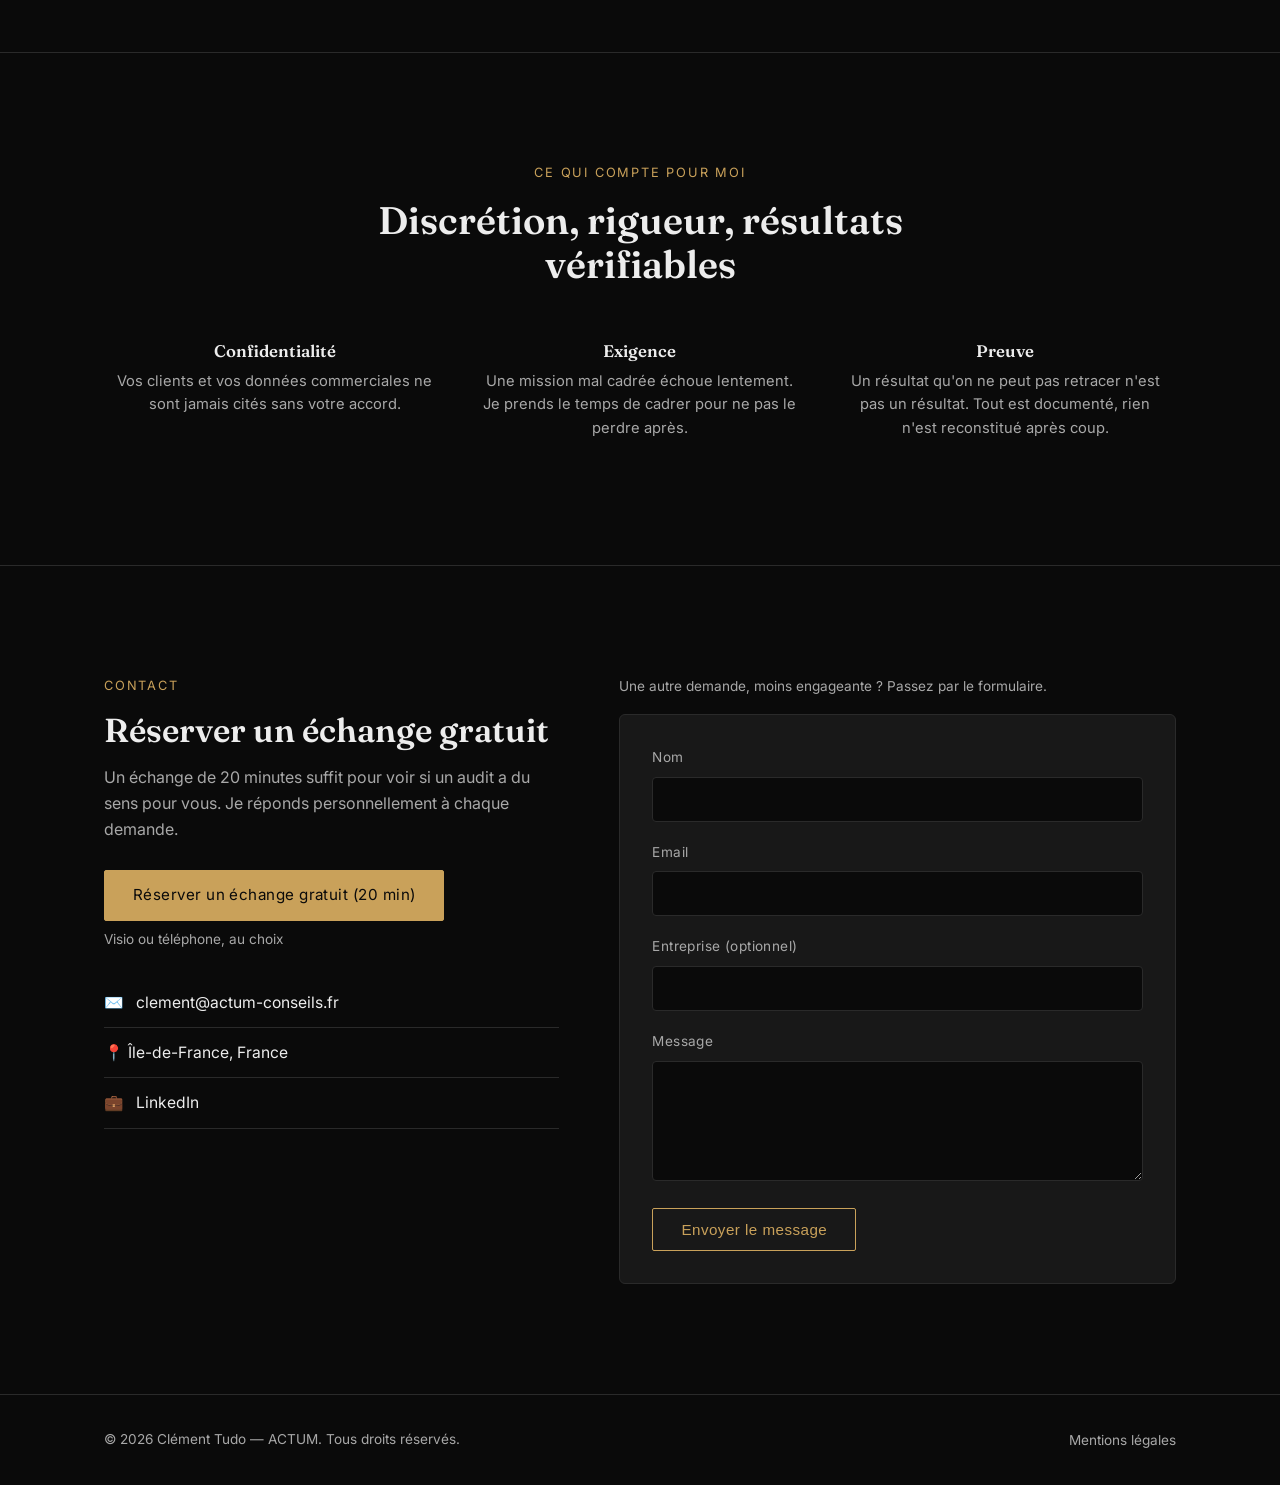
==== commit b5fa2ed7: "Renomme le CTA en "échange gratuit", ajoute l'étape audit/accompagnement - CTA "Réserver un audit" r" ====
--- a/index.html
+++ b/index.html
@@ -22,6 +22,7 @@
       <a href="#services">Services</a>
       <a href="#apropos">À propos</a>
       <a href="#contact">Contact</a>
+      <a href="#contact" class="btn">Échange gratuit</a>
     </nav>
     <button class="menu-burger" id="menu-burger" aria-label="Menu">
       <span></span><span></span><span></span>
@@ -35,6 +36,7 @@
   <a href="#services">Services</a>
   <a href="#apropos">À propos</a>
   <a href="#contact">Contact</a>
+  <a href="#contact" class="btn">Échange gratuit</a>
 </div>
 
 <section class="hero" id="accueil" style="padding-bottom: 60px;">
@@ -45,7 +47,7 @@
       <p class="intro">Je ne vends pas une méthode toute faite ni des séquences automatisées. Je connais le terrain : les entreprises, leurs bilans, leurs cycles de décision. Je sais qui appeler, ce qu'il faut lui dire, et comment faire avancer un deal qui compte jusqu'à la signature.</p>
       <div class="hero-actions">
         <div class="cta-groupe">
-          <a href="#contact" class="btn plein">Réserver un audit de 20 min</a>
+          <a href="#contact" class="btn plein">Réserver un échange gratuit (20 min)</a>
           <span class="cta-note">Visio ou téléphone, au choix</span>
         </div>
         <a href="#approche" class="btn">Voir la méthode</a>
@@ -133,22 +135,22 @@
           <tr>
             <td>Qualification du compte</td>
             <td>Lecture financière avant contact</td>
-            <td>Qualification au feeling, à volume</td>
+            <td>Qualification au feeling (agence) ou automatisée à volume (outils)</td>
           </tr>
           <tr>
             <td>Prospection</td>
             <td>Conversation vocale sur-mesure</td>
-            <td>Séquences email/LinkedIn recyclées</td>
+            <td>Séquences email/LinkedIn recyclées (agence, outils)</td>
           </tr>
           <tr>
             <td>Suivi du deal</td>
             <td>Piloté jusqu'à la signature</td>
-            <td>S'arrête souvent à la prise de rendez-vous</td>
+            <td>S'arrête souvent à la prise de rendez-vous (agence de leadgen)</td>
           </tr>
           <tr>
             <td>Rémunération</td>
-            <td>Souvent indexée sur le résultat</td>
-            <td>Facturation fixe, indépendante du résultat</td>
+            <td>Forfait + commission sur résultat, systématique sur l'accompagnement</td>
+            <td>Facturation fixe, indépendante du résultat (agence, outils en abonnement)</td>
           </tr>
           <tr>
             <td>Mise en route</td>
@@ -158,7 +160,50 @@
         </tbody>
       </table>
     </div>
-    <p class="tableau-note">Rendez-vous qualifiés obtenus par mois : <span class="placeholder">[À COMPLETER : chiffre]</span>. Part des deals menés jusqu'à la signature : <span class="placeholder">[À COMPLETER : %]</span>. Secteurs déjà accompagnés : <span class="placeholder">[À COMPLETER : liste]</span>.</p>
+    <div class="secteurs-bloc">
+      <p class="secteurs-label">Secteurs déjà accompagnés</p>
+      <ul class="secteurs-liste">
+        <li class="secteur-tag">Aéronautique & Défense</li>
+        <li class="secteur-tag">Défense navale (drones marins autonomes)</li>
+        <li class="secteur-tag">Financement locatif</li>
+        <li class="secteur-tag">Services B2B</li>
+        <li class="secteur-tag">Services B2B — grands comptes</li>
+        <li class="secteur-tag">Aide à la personne</li>
+        <li class="secteur-tag">Grande distribution (GMS)</li>
+        <li class="secteur-tag">Industrie</li>
+        <li class="secteur-tag">IT</li>
+        <li class="secteur-tag">BTP</li>
+      </ul>
+    </div>
+  </div>
+</section>
+
+<section id="demarrage">
+  <div class="conteneur">
+    <div class="section-tete">
+      <span class="section-etiquette">Comment ça démarre</span>
+      <h2>Un échange gratuit, puis vous décidez</h2>
+    </div>
+    <div class="grille-approche">
+      <div class="carte">
+        <div class="num">01</div>
+        <h3>Échange découverte</h3>
+        <p>Gratuit, 20 minutes, visio ou téléphone. Objectif : comprendre votre contexte et voir si un audit a du sens.</p>
+      </div>
+      <div class="carte">
+        <div class="num">02</div>
+        <h3>Audit</h3>
+        <p>À partir de 3 000€ HT — formule sur 2 jours (2 sessions). Diagnostic complet : ICP, pipeline actuel, signaux d'achat prioritaires.</p>
+      </div>
+      <div class="carte">
+        <div class="num">03</div>
+        <h3>Accompagnement</h3>
+        <p>Forfait mensuel calibré selon le périmètre de la mission + commission sur résultat, systématique. Le développement commercial pris en charge dans la durée.</p>
+      </div>
+    </div>
+    <div class="approche-cta">
+      <a href="#contact" class="btn plein">Réserver un échange gratuit (20 min)</a>
+    </div>
   </div>
 </section>
 
@@ -188,11 +233,11 @@
       <div class="carte">
         <div class="num">04</div>
         <h3>Résultat</h3>
-        <p>Ma rémunération est souvent indexée sur le résultat réel. Mon intérêt est le vôtre.</p>
+        <p>Sur l'accompagnement, ma rémunération inclut toujours une part indexée sur le résultat. Mon intérêt est le vôtre.</p>
       </div>
     </div>
     <div class="approche-cta">
-      <a href="#contact" class="btn plein">Réserver un audit de 20 min</a>
+      <a href="#contact" class="btn plein">Réserver un échange gratuit (20 min)</a>
       <span class="cta-note">Visio ou téléphone, au choix</span>
     </div>
   </div>
@@ -248,7 +293,7 @@
       <p>Ingénieur d'affaires de formation. Indépendant par choix, pour accompagner plusieurs entreprises à la fois sans diluer l'exigence sur aucune. Basé en Île-de-France, j'interviens pour des PME et ETI de secteurs variés — pas avec une méthode générique, mais avec une lecture concrète de leur activité, de leurs comptes et de leur marché.</p>
       <p>Je ne suis pas un commercial de passage. Sur chaque mission, je regarde les chiffres avant de qualifier, je prospecte en direct plutôt qu'à coups de séquences automatisées, et je pilote les dossiers jusqu'à la signature. Une seule règle : je ne rapporte que ce qui a réellement été fait.</p>
       <div class="chiffres">
-        <div class="chiffre"><span class="valeur placeholder">[À COMPLETER]</span><span class="label">missions accompagnées à ce jour</span></div>
+        <div class="chiffre"><span class="valeur">7</span><span class="label">entreprises accompagnées en 1 an</span></div>
         <div class="chiffre"><span class="valeur">100%</span><span class="label">des actions tracées et justifiables</span></div>
         <div class="chiffre"><span class="valeur">IDF</span><span class="label">basé en Île-de-France</span></div>
       </div>
@@ -283,11 +328,11 @@
   <div class="conteneur">
     <div class="contact-infos">
       <span class="section-etiquette">Contact</span>
-      <h2>Réserver un audit de 20 minutes</h2>
-      <p>Un audit suffit pour évaluer si on peut avancer ensemble. Je réponds personnellement à chaque demande.</p>
+      <h2>Réserver un échange gratuit</h2>
+      <p>Un échange de 20 minutes suffit pour voir si un audit a du sens pour vous. Je réponds personnellement à chaque demande.</p>
       <div class="contact-cta">
         <!-- Remplacer ce lien mailto par l'URL Calendly/Cal.com dès qu'un lien de prise de rendez-vous existe -->
-        <a href="mailto:clement@actum-conseils.fr?subject=Demande%20d%27audit" class="btn plein">Réserver un audit de 20 min</a>
+        <a href="mailto:clement@actum-conseils.fr?subject=Demande%20d%27%C3%A9change&amp;body=Secteur%20d%27activit%C3%A9%20%3A%20%0A%0ATaille%20de%20l%27%C3%A9quipe%20commerciale%20actuelle%20%3A%20%0A%0ADisponibilit%C3%A9s%20pour%20un%20%C3%A9change%20de%2020%20min%20%28visio%20ou%20t%C3%A9l.%29%20%3A%20" class="btn plein">Réserver un échange gratuit (20 min)</a>
         <span class="cta-note">Visio ou téléphone, au choix</span>
       </div>
       <ul class="liste-contact">
--- a/style.css
+++ b/style.css
@@ -75,6 +75,10 @@
   letter-spacing: 0.02em;
 }
 nav.nav-liens a:hover { color: var(--texte); }
+.nav-liens .btn {
+  padding: 8px 18px;
+  font-size: 0.85rem;
+}
 
 .btn {
   display: inline-block;
@@ -220,6 +224,10 @@
 .carte h3 { font-size: 1.1rem; color: var(--texte); }
 .carte p { font-size: 0.95rem; margin: 0; }
 
+#demarrage .grille-approche {
+  grid-template-columns: repeat(3, 1fr);
+}
+
 .approche-cta {
   text-align: center;
   margin-top: 48px;
@@ -267,6 +275,30 @@
 .tableau-note {
   margin-top: 24px;
   font-size: 0.88rem;
+}
+.secteurs-bloc { margin-top: 32px; }
+.secteurs-label {
+  font-size: 0.8rem;
+  letter-spacing: 0.08em;
+  text-transform: uppercase;
+  color: var(--texte-att);
+  margin-bottom: 14px;
+}
+.secteurs-liste {
+  list-style: none;
+  padding: 0;
+  margin: 0;
+  display: flex;
+  flex-wrap: wrap;
+  gap: 10px;
+}
+.secteur-tag {
+  display: inline-block;
+  font-size: 0.85rem;
+  color: var(--or);
+  border: 1px solid var(--bordure);
+  padding: 6px 14px;
+  border-radius: 999px;
 }
 .placeholder,
 .chiffre .valeur.placeholder {
@@ -444,6 +476,7 @@
   }
   .hero-photo { order: -1; max-width: 320px; margin: 0 auto; }
   .grille-approche { grid-template-columns: repeat(2, 1fr); }
+  #demarrage .grille-approche { grid-template-columns: 1fr; }
   .grille-services, #difference .grille-services { grid-template-columns: 1fr; }
   .valeurs { grid-template-columns: 1fr; }
   section { padding: 72px 0; }
@@ -462,3 +495,9 @@
   z-index: 99;
 }
 .nav-mobile a { color: var(--texte); font-size: 1.05rem; }
+.nav-mobile a.btn {
+  display: inline-block;
+  align-self: flex-start;
+  color: var(--or);
+  font-size: 0.95rem;
+}
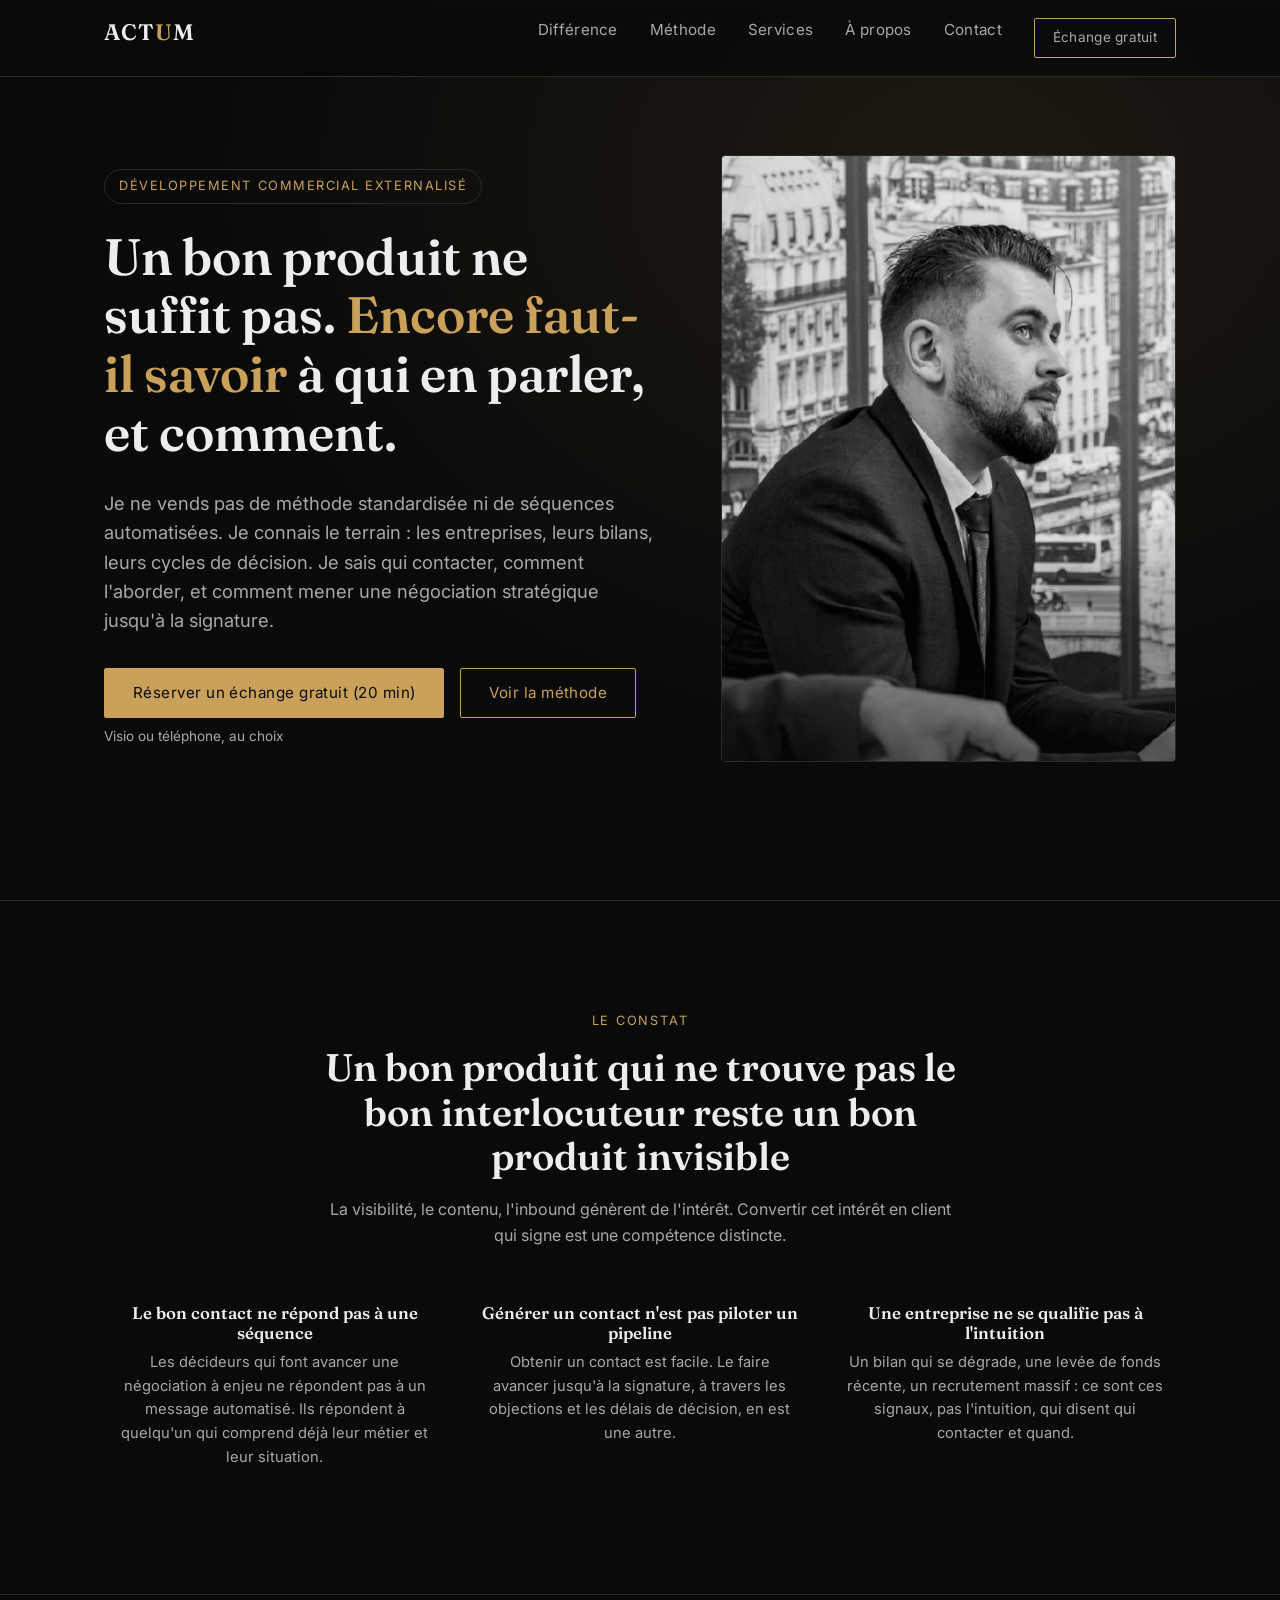
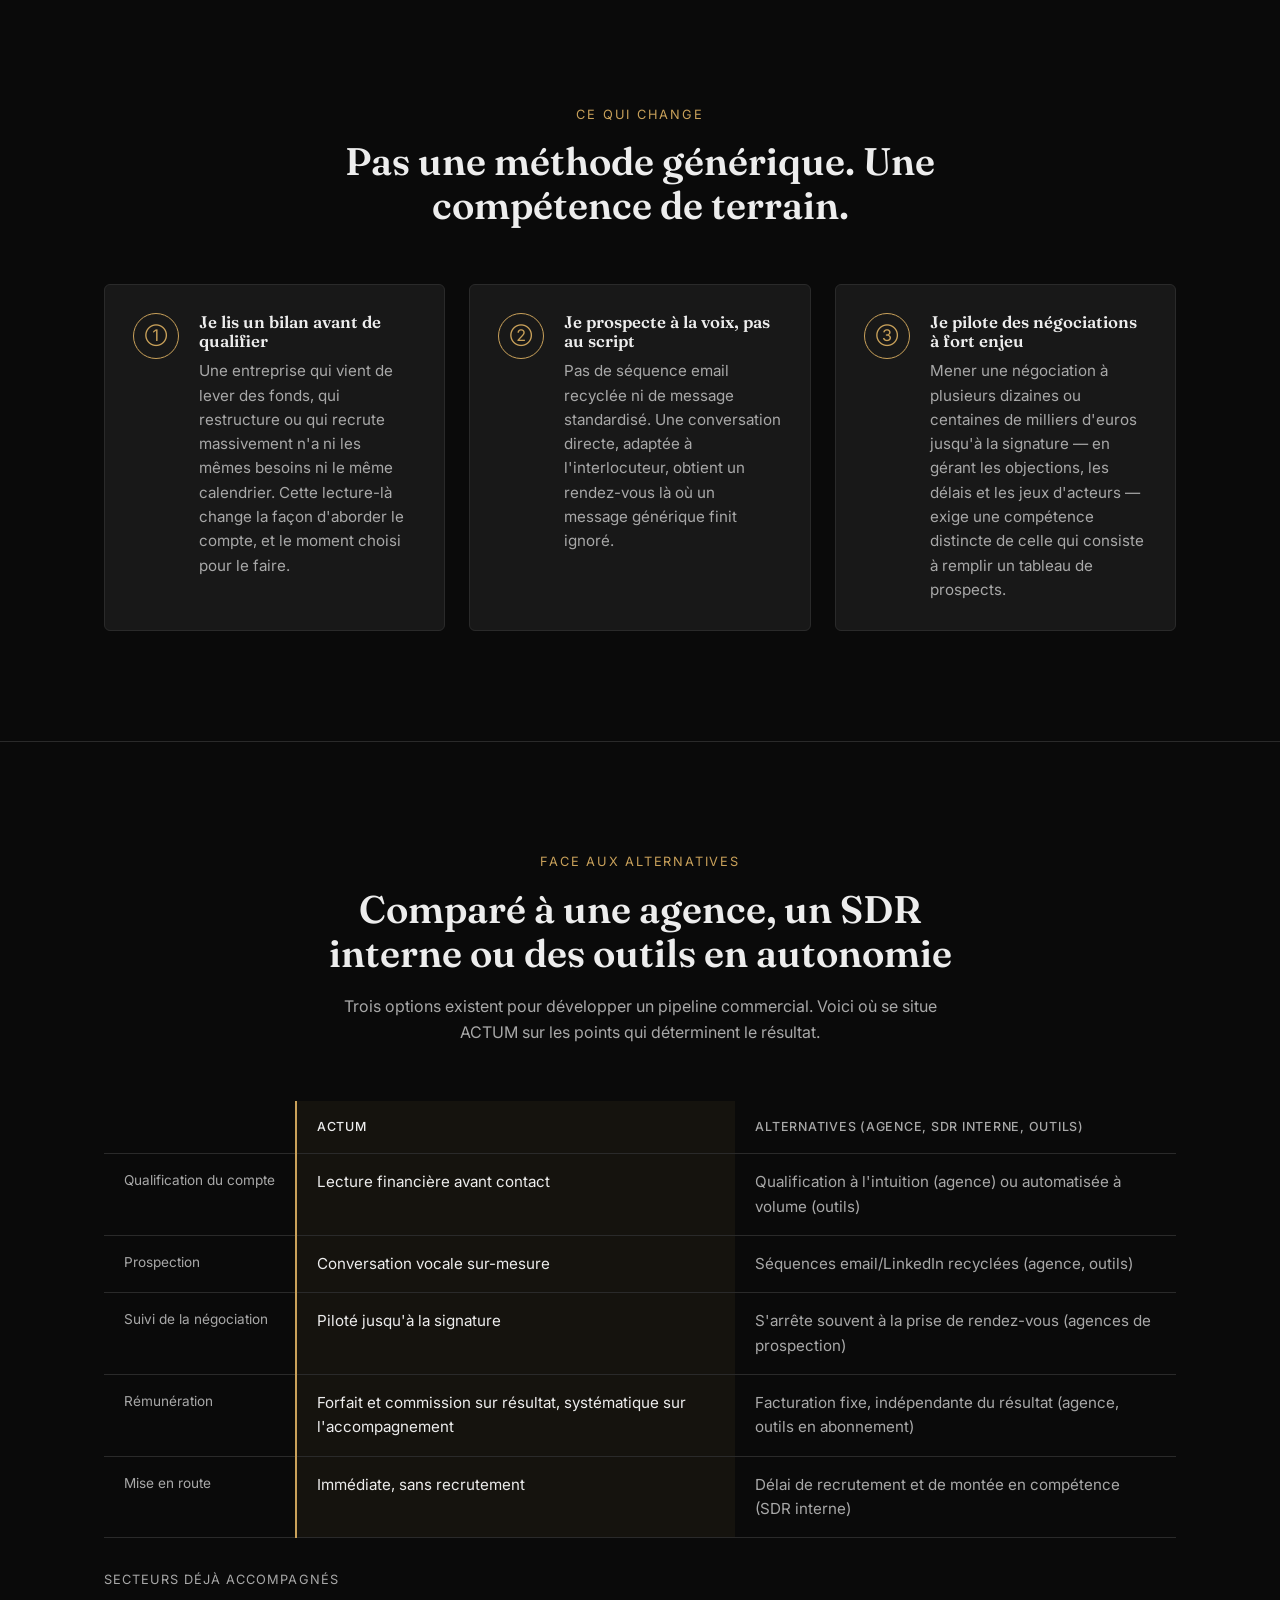
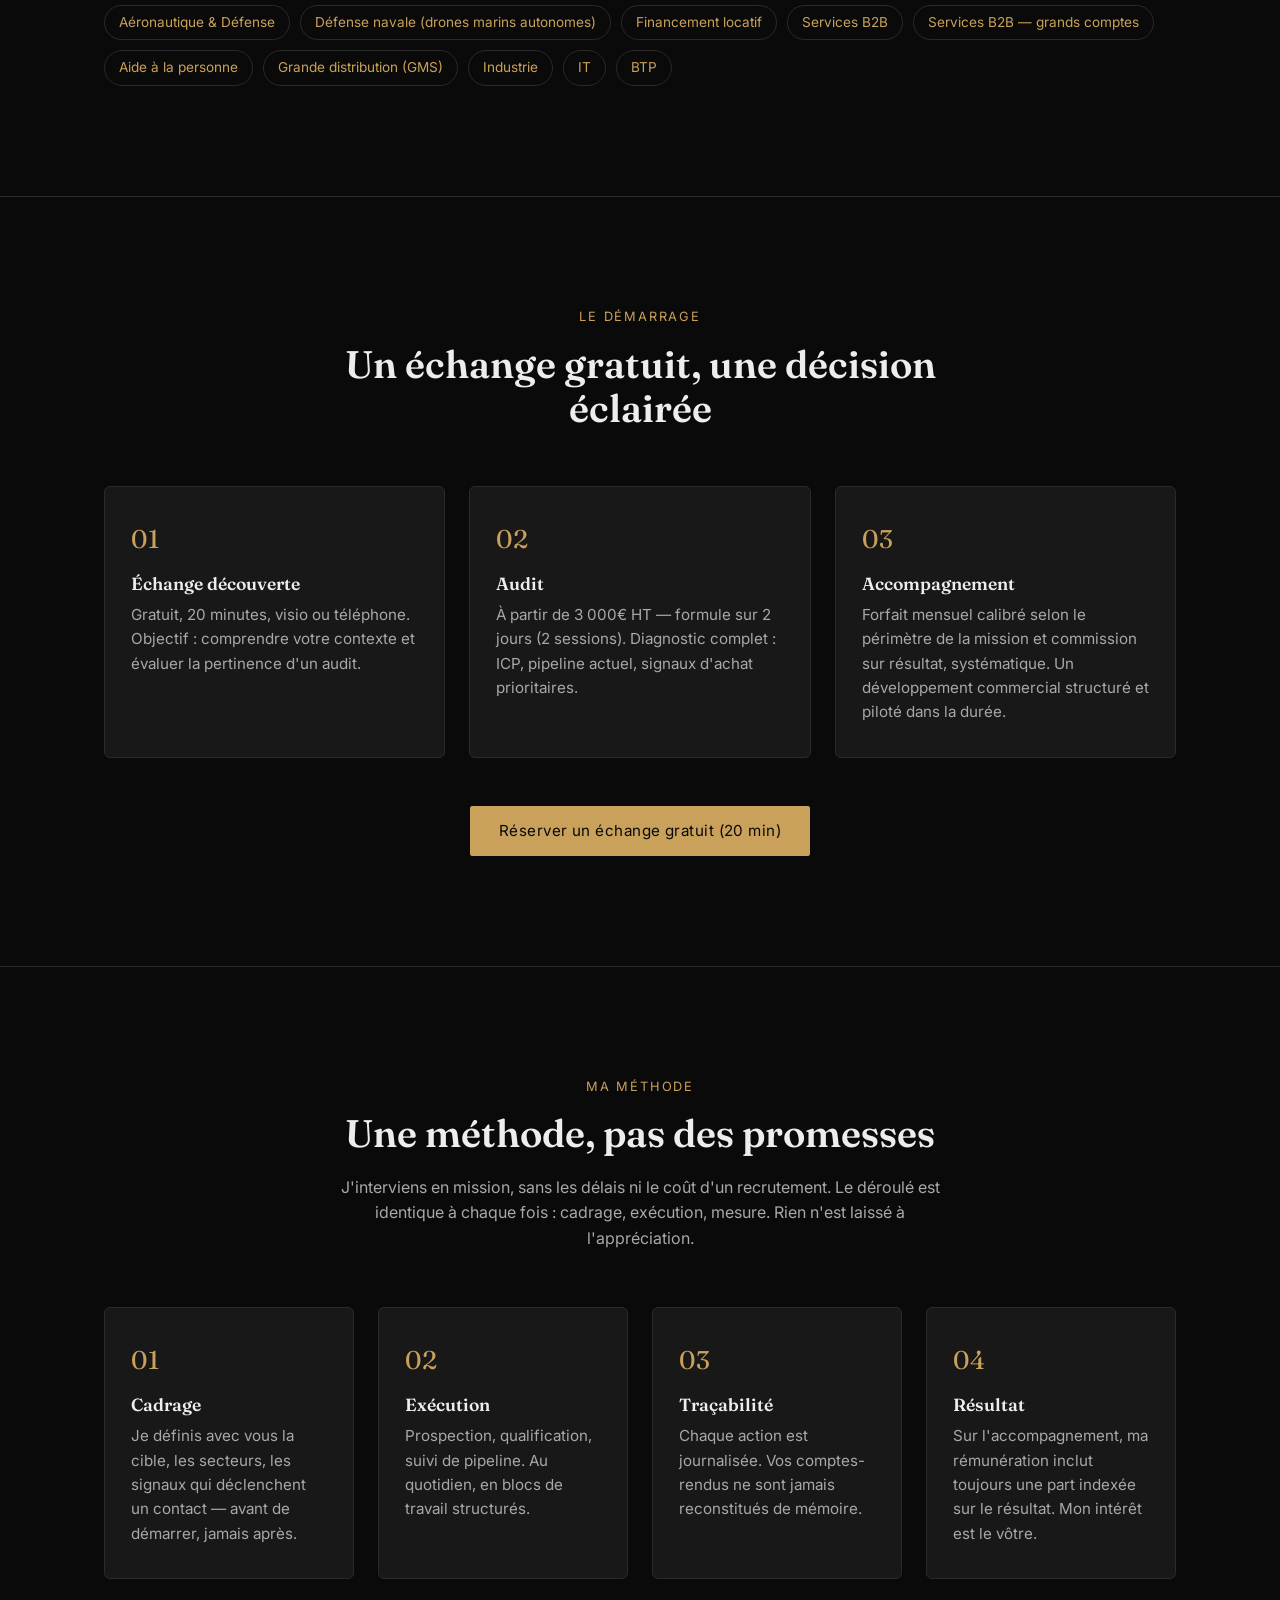
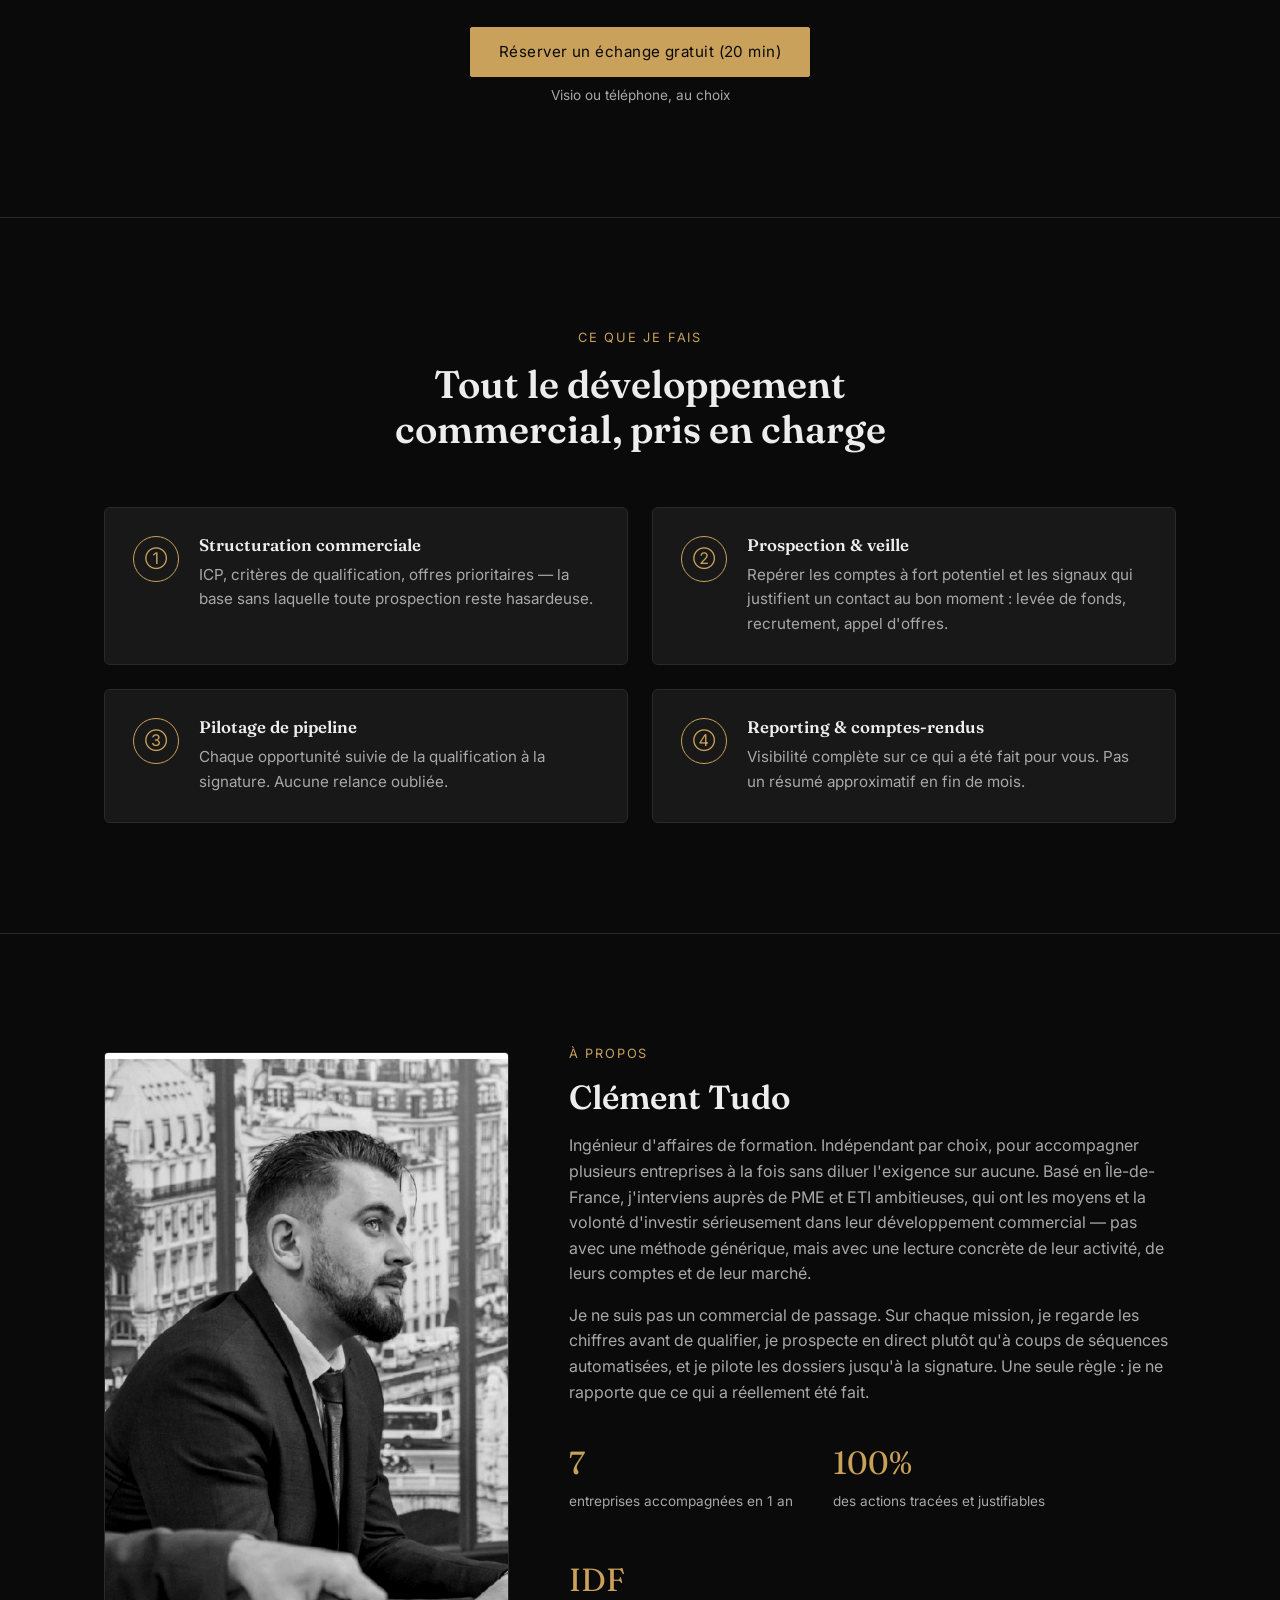
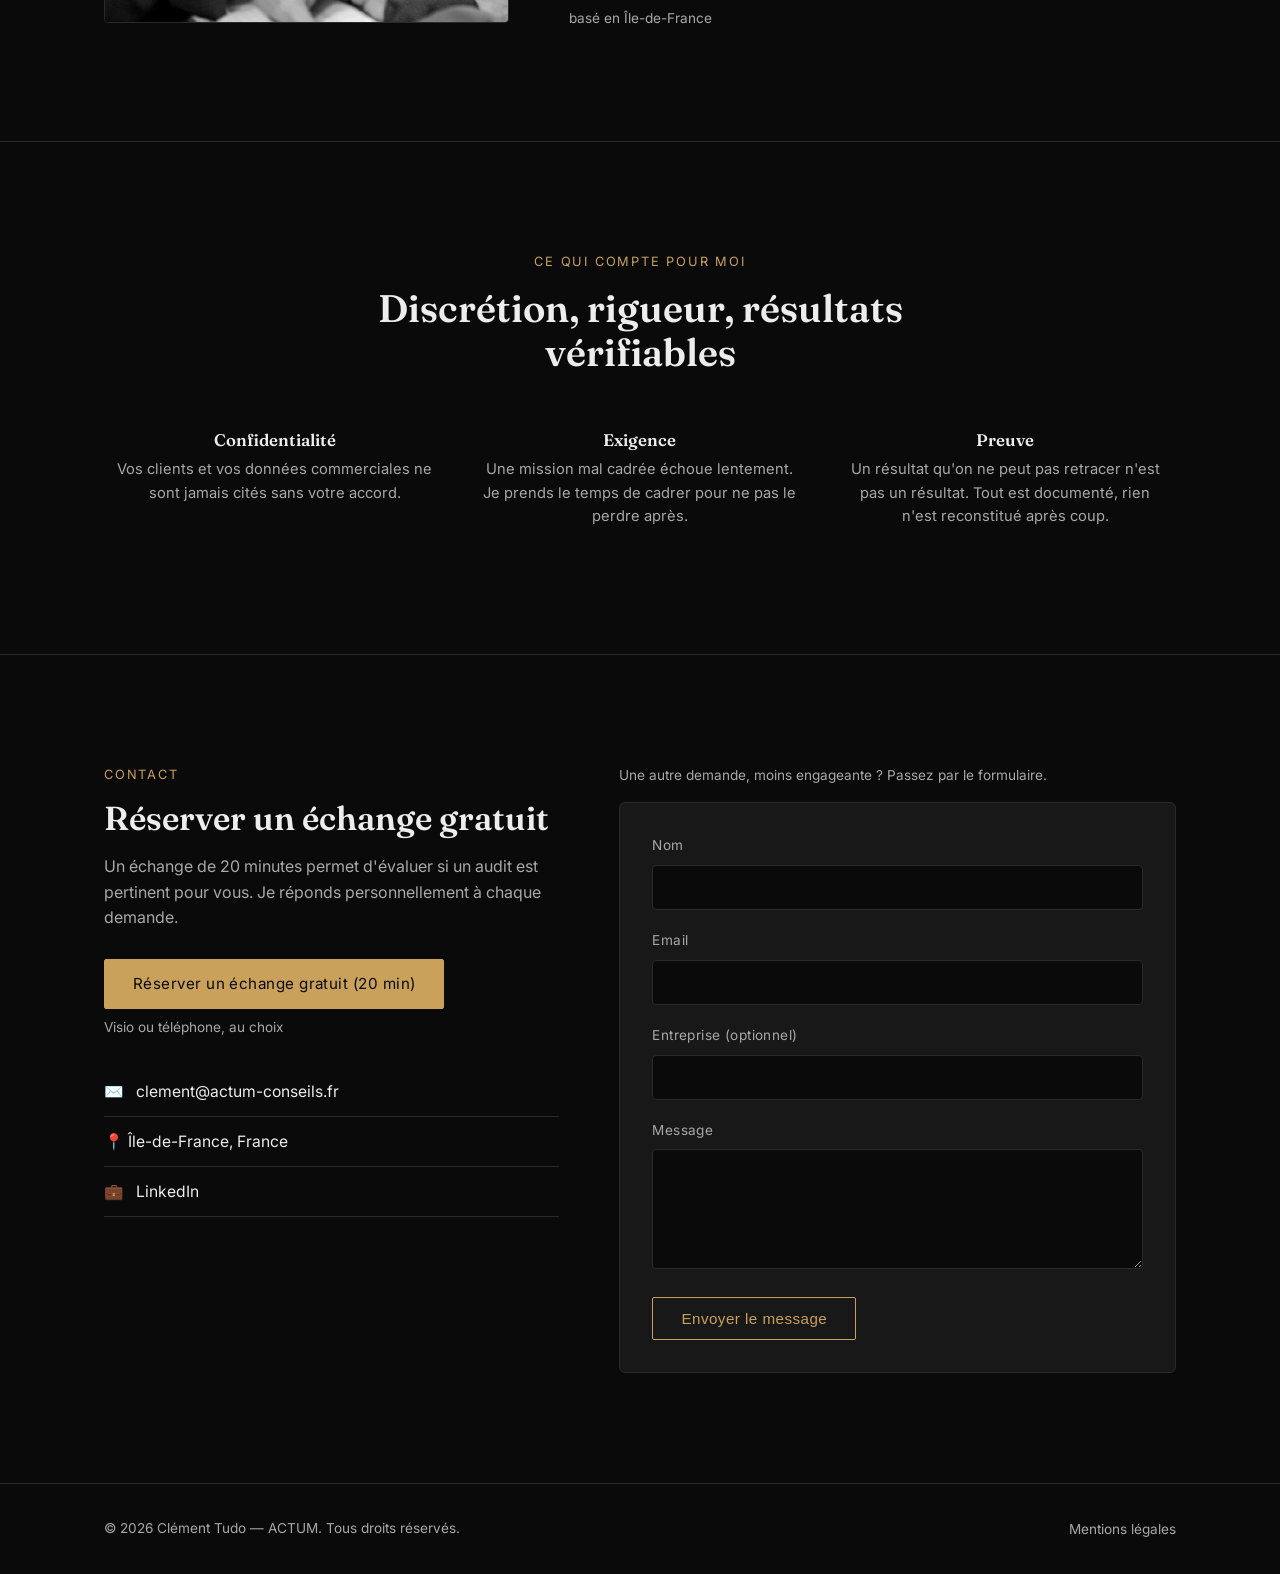
==== commit 99d59cff: "Registre plus soutenu, positionnement pour entreprises ambitieuses Suppression des anglicismes et to" ====
--- a/index.html
+++ b/index.html
@@ -4,7 +4,7 @@
 <meta charset="UTF-8">
 <meta name="viewport" content="width=device-width, initial-scale=1.0">
 <title>ACTUM — Clément Tudo, développement commercial externalisé</title>
-<meta name="description" content="Clément Tudo accompagne les PME et ETI dans la structuration de leur développement commercial : prospection, pipeline, pilotage — avec des résultats prouvés, pas promis.">
+<meta name="description" content="Clément Tudo accompagne les PME et ETI ambitieuses dans la structuration de leur développement commercial : prospection, pipeline, pilotage — avec des résultats prouvés, pas promis.">
 <link rel="icon" type="image/svg+xml" href="favicon.svg">
 <link rel="preconnect" href="https://fonts.googleapis.com">
 <link rel="preconnect" href="https://fonts.gstatic.com" crossorigin>
@@ -44,7 +44,7 @@
     <div>
       <span class="hero-etiquette">Développement commercial externalisé</span>
       <h1>Un bon produit ne suffit pas. <em>Encore faut-il savoir</em> à qui en parler, et comment.</h1>
-      <p class="intro">Je ne vends pas une méthode toute faite ni des séquences automatisées. Je connais le terrain : les entreprises, leurs bilans, leurs cycles de décision. Je sais qui appeler, ce qu'il faut lui dire, et comment faire avancer un deal qui compte jusqu'à la signature.</p>
+      <p class="intro">Je ne vends pas de méthode standardisée ni de séquences automatisées. Je connais le terrain : les entreprises, leurs bilans, leurs cycles de décision. Je sais qui contacter, comment l'aborder, et comment mener une négociation stratégique jusqu'à la signature.</p>
       <div class="hero-actions">
         <div class="cta-groupe">
           <a href="#contact" class="btn plein">Réserver un échange gratuit (20 min)</a>
@@ -69,14 +69,14 @@
     <div class="valeurs">
       <div class="valeur-item">
         <h3>Le bon contact ne répond pas à une séquence</h3>
-        <p>Les décideurs qui font avancer un deal important ne répondent pas à un message automatisé. Ils répondent à quelqu'un qui comprend déjà leur métier et leur situation.</p>
-      </div>
-      <div class="valeur-item">
-        <h3>Générer des leads n'est pas piloter un pipeline</h3>
+        <p>Les décideurs qui font avancer une négociation à enjeu ne répondent pas à un message automatisé. Ils répondent à quelqu'un qui comprend déjà leur métier et leur situation.</p>
+      </div>
+      <div class="valeur-item">
+        <h3>Générer un contact n'est pas piloter un pipeline</h3>
         <p>Obtenir un contact est facile. Le faire avancer jusqu'à la signature, à travers les objections et les délais de décision, en est une autre.</p>
       </div>
       <div class="valeur-item">
-        <h3>Une entreprise ne se qualifie pas au feeling</h3>
+        <h3>Une entreprise ne se qualifie pas à l'intuition</h3>
         <p>Un bilan qui se dégrade, une levée de fonds récente, un recrutement massif : ce sont ces signaux, pas l'intuition, qui disent qui contacter et quand.</p>
       </div>
     </div>
@@ -94,21 +94,21 @@
         <div class="icone">①</div>
         <div>
           <h3>Je lis un bilan avant de qualifier</h3>
-          <p>Une entreprise qui vient de lever des fonds, qui restructure ou qui recrute massivement n'a ni les mêmes besoins ni le même calendrier. Cette lecture-là change la façon d'aborder le compte, et le moment où on le fait.</p>
+          <p>Une entreprise qui vient de lever des fonds, qui restructure ou qui recrute massivement n'a ni les mêmes besoins ni le même calendrier. Cette lecture-là change la façon d'aborder le compte, et le moment choisi pour le faire.</p>
         </div>
       </div>
       <div class="service">
         <div class="icone">②</div>
         <div>
           <h3>Je prospecte à la voix, pas au script</h3>
-          <p>Pas de séquence email recyclée ni de message copié-collé. Une conversation directe, adaptée à l'interlocuteur, obtient un rendez-vous là où un message générique finit ignoré.</p>
+          <p>Pas de séquence email recyclée ni de message standardisé. Une conversation directe, adaptée à l'interlocuteur, obtient un rendez-vous là où un message générique finit ignoré.</p>
         </div>
       </div>
       <div class="service">
         <div class="icone">③</div>
         <div>
-          <h3>Je pilote des deals qui comptent</h3>
-          <p>Faire avancer une négociation à plusieurs dizaines ou centaines de milliers d'euros jusqu'à la signature — en gérant les objections, les timings et les jeux d'acteurs — n'est pas le même métier que remplir un tableau de leads.</p>
+          <h3>Je pilote des négociations à fort enjeu</h3>
+          <p>Mener une négociation à plusieurs dizaines ou centaines de milliers d'euros jusqu'à la signature — en gérant les objections, les délais et les jeux d'acteurs — exige une compétence distincte de celle qui consiste à remplir un tableau de prospects.</p>
         </div>
       </div>
     </div>
@@ -135,7 +135,7 @@
           <tr>
             <td>Qualification du compte</td>
             <td>Lecture financière avant contact</td>
-            <td>Qualification au feeling (agence) ou automatisée à volume (outils)</td>
+            <td>Qualification à l'intuition (agence) ou automatisée à volume (outils)</td>
           </tr>
           <tr>
             <td>Prospection</td>
@@ -143,13 +143,13 @@
             <td>Séquences email/LinkedIn recyclées (agence, outils)</td>
           </tr>
           <tr>
-            <td>Suivi du deal</td>
+            <td>Suivi de la négociation</td>
             <td>Piloté jusqu'à la signature</td>
-            <td>S'arrête souvent à la prise de rendez-vous (agence de leadgen)</td>
+            <td>S'arrête souvent à la prise de rendez-vous (agences de prospection)</td>
           </tr>
           <tr>
             <td>Rémunération</td>
-            <td>Forfait + commission sur résultat, systématique sur l'accompagnement</td>
+            <td>Forfait et commission sur résultat, systématique sur l'accompagnement</td>
             <td>Facturation fixe, indépendante du résultat (agence, outils en abonnement)</td>
           </tr>
           <tr>
@@ -181,14 +181,14 @@
 <section id="demarrage">
   <div class="conteneur">
     <div class="section-tete">
-      <span class="section-etiquette">Comment ça démarre</span>
-      <h2>Un échange gratuit, puis vous décidez</h2>
+      <span class="section-etiquette">Le démarrage</span>
+      <h2>Un échange gratuit, une décision éclairée</h2>
     </div>
     <div class="grille-approche">
       <div class="carte">
         <div class="num">01</div>
         <h3>Échange découverte</h3>
-        <p>Gratuit, 20 minutes, visio ou téléphone. Objectif : comprendre votre contexte et voir si un audit a du sens.</p>
+        <p>Gratuit, 20 minutes, visio ou téléphone. Objectif : comprendre votre contexte et évaluer la pertinence d'un audit.</p>
       </div>
       <div class="carte">
         <div class="num">02</div>
@@ -198,7 +198,7 @@
       <div class="carte">
         <div class="num">03</div>
         <h3>Accompagnement</h3>
-        <p>Forfait mensuel calibré selon le périmètre de la mission + commission sur résultat, systématique. Le développement commercial pris en charge dans la durée.</p>
+        <p>Forfait mensuel calibré selon le périmètre de la mission et commission sur résultat, systématique. Un développement commercial structuré et piloté dans la durée.</p>
       </div>
     </div>
     <div class="approche-cta">
@@ -212,13 +212,13 @@
     <div class="section-tete">
       <span class="section-etiquette">Ma méthode</span>
       <h2>Une méthode, pas des promesses</h2>
-      <p>J'interviens en mission, sans les délais ni le coût d'un recrutement. Même déroulé à chaque fois : cadrage, exécution, mesure. Rien n'est laissé à l'appréciation.</p>
+      <p>J'interviens en mission, sans les délais ni le coût d'un recrutement. Le déroulé est identique à chaque fois : cadrage, exécution, mesure. Rien n'est laissé à l'appréciation.</p>
     </div>
     <div class="grille-approche">
       <div class="carte">
         <div class="num">01</div>
         <h3>Cadrage</h3>
-        <p>On définit ensemble la cible, les secteurs, les signaux qui déclenchent un contact. Avant de démarrer, pas après.</p>
+        <p>Je définis avec vous la cible, les secteurs, les signaux qui déclenchent un contact — avant de démarrer, jamais après.</p>
       </div>
       <div class="carte">
         <div class="num">02</div>
@@ -254,7 +254,7 @@
         <div class="icone">①</div>
         <div>
           <h3>Structuration commerciale</h3>
-          <p>ICP, critères de qualification, offres prioritaires. Sans ça, on prospecte à l'aveugle.</p>
+          <p>ICP, critères de qualification, offres prioritaires — la base sans laquelle toute prospection reste hasardeuse.</p>
         </div>
       </div>
       <div class="service">
@@ -290,7 +290,7 @@
     <div class="apropos-texte">
       <span class="section-etiquette">À propos</span>
       <h2>Clément Tudo</h2>
-      <p>Ingénieur d'affaires de formation. Indépendant par choix, pour accompagner plusieurs entreprises à la fois sans diluer l'exigence sur aucune. Basé en Île-de-France, j'interviens pour des PME et ETI de secteurs variés — pas avec une méthode générique, mais avec une lecture concrète de leur activité, de leurs comptes et de leur marché.</p>
+      <p>Ingénieur d'affaires de formation. Indépendant par choix, pour accompagner plusieurs entreprises à la fois sans diluer l'exigence sur aucune. Basé en Île-de-France, j'interviens auprès de PME et ETI ambitieuses, qui ont les moyens et la volonté d'investir sérieusement dans leur développement commercial — pas avec une méthode générique, mais avec une lecture concrète de leur activité, de leurs comptes et de leur marché.</p>
       <p>Je ne suis pas un commercial de passage. Sur chaque mission, je regarde les chiffres avant de qualifier, je prospecte en direct plutôt qu'à coups de séquences automatisées, et je pilote les dossiers jusqu'à la signature. Une seule règle : je ne rapporte que ce qui a réellement été fait.</p>
       <div class="chiffres">
         <div class="chiffre"><span class="valeur">7</span><span class="label">entreprises accompagnées en 1 an</span></div>
@@ -329,7 +329,7 @@
     <div class="contact-infos">
       <span class="section-etiquette">Contact</span>
       <h2>Réserver un échange gratuit</h2>
-      <p>Un échange de 20 minutes suffit pour voir si un audit a du sens pour vous. Je réponds personnellement à chaque demande.</p>
+      <p>Un échange de 20 minutes permet d'évaluer si un audit est pertinent pour vous. Je réponds personnellement à chaque demande.</p>
       <div class="contact-cta">
         <!-- Remplacer ce lien mailto par l'URL Calendly/Cal.com dès qu'un lien de prise de rendez-vous existe -->
         <a href="mailto:clement@actum-conseils.fr?subject=Demande%20d%27%C3%A9change&amp;body=Secteur%20d%27activit%C3%A9%20%3A%20%0A%0ATaille%20de%20l%27%C3%A9quipe%20commerciale%20actuelle%20%3A%20%0A%0ADisponibilit%C3%A9s%20pour%20un%20%C3%A9change%20de%2020%20min%20%28visio%20ou%20t%C3%A9l.%29%20%3A%20" class="btn plein">Réserver un échange gratuit (20 min)</a>
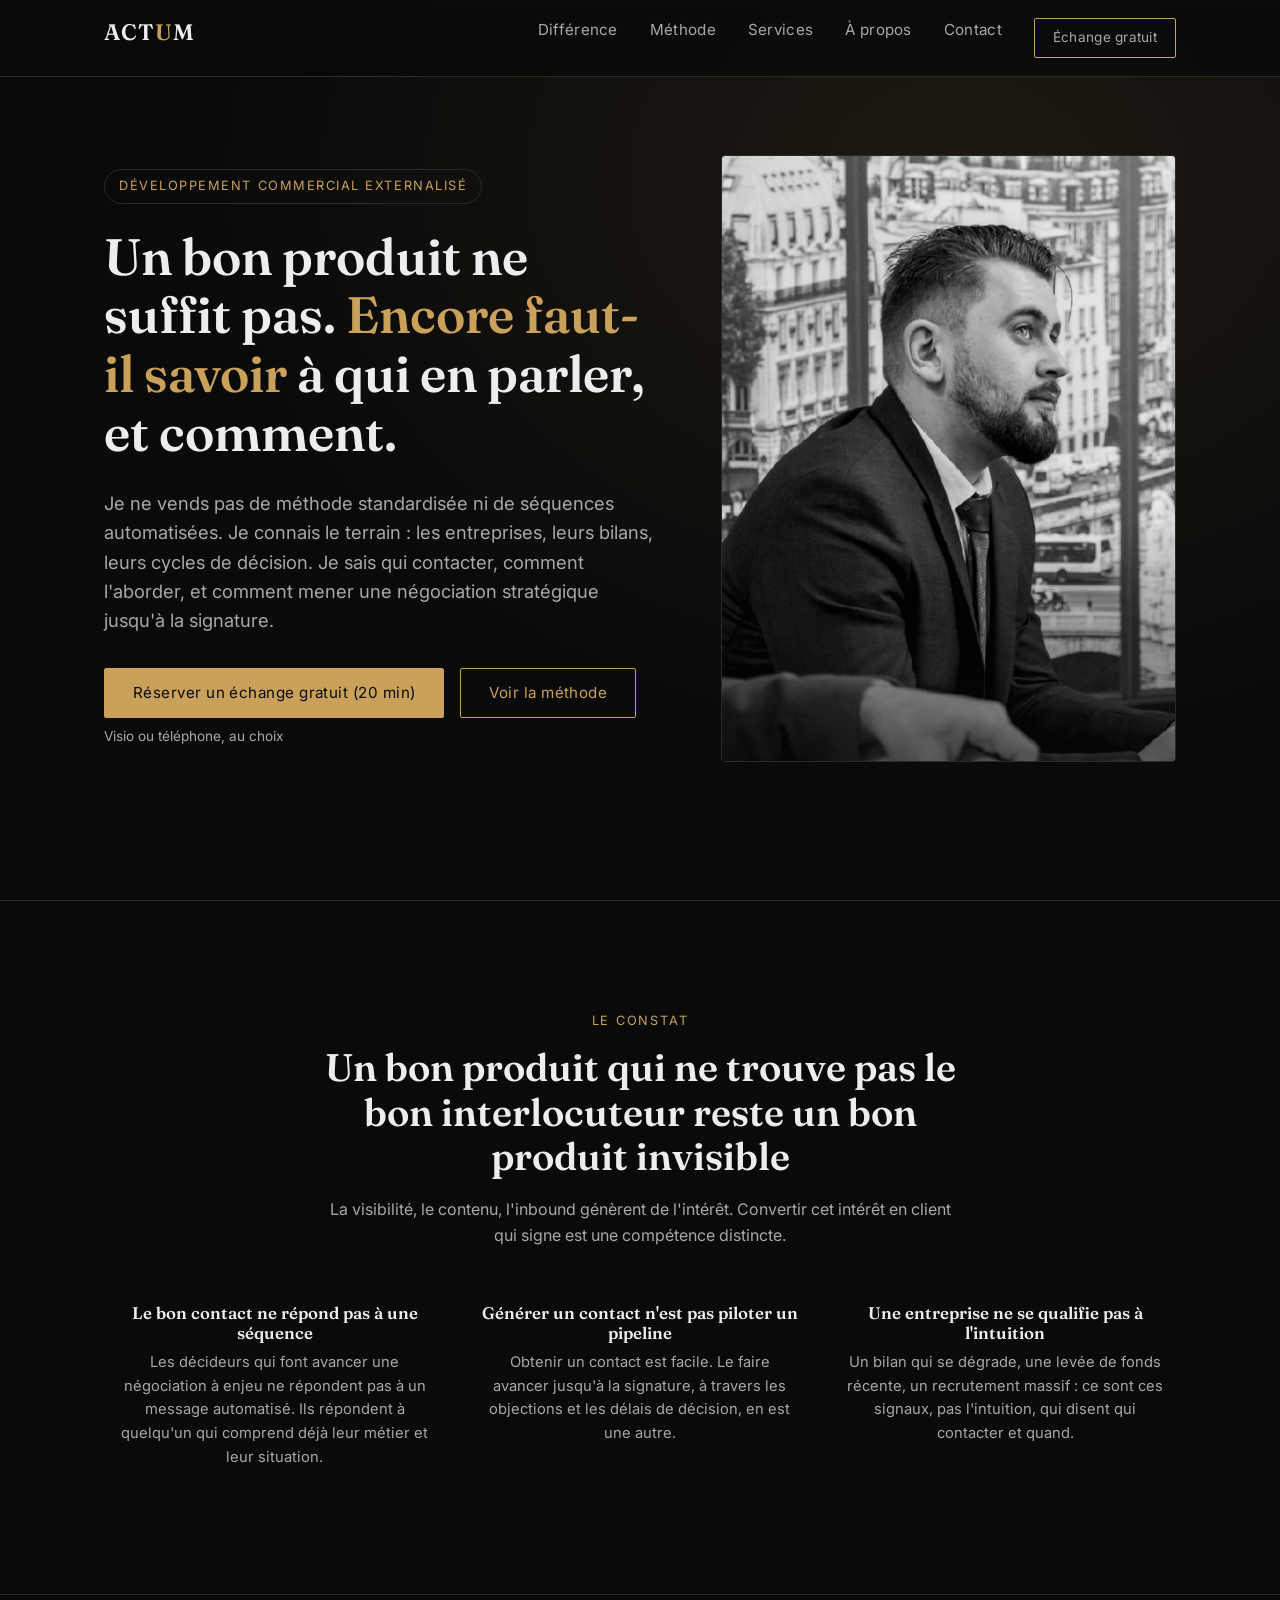
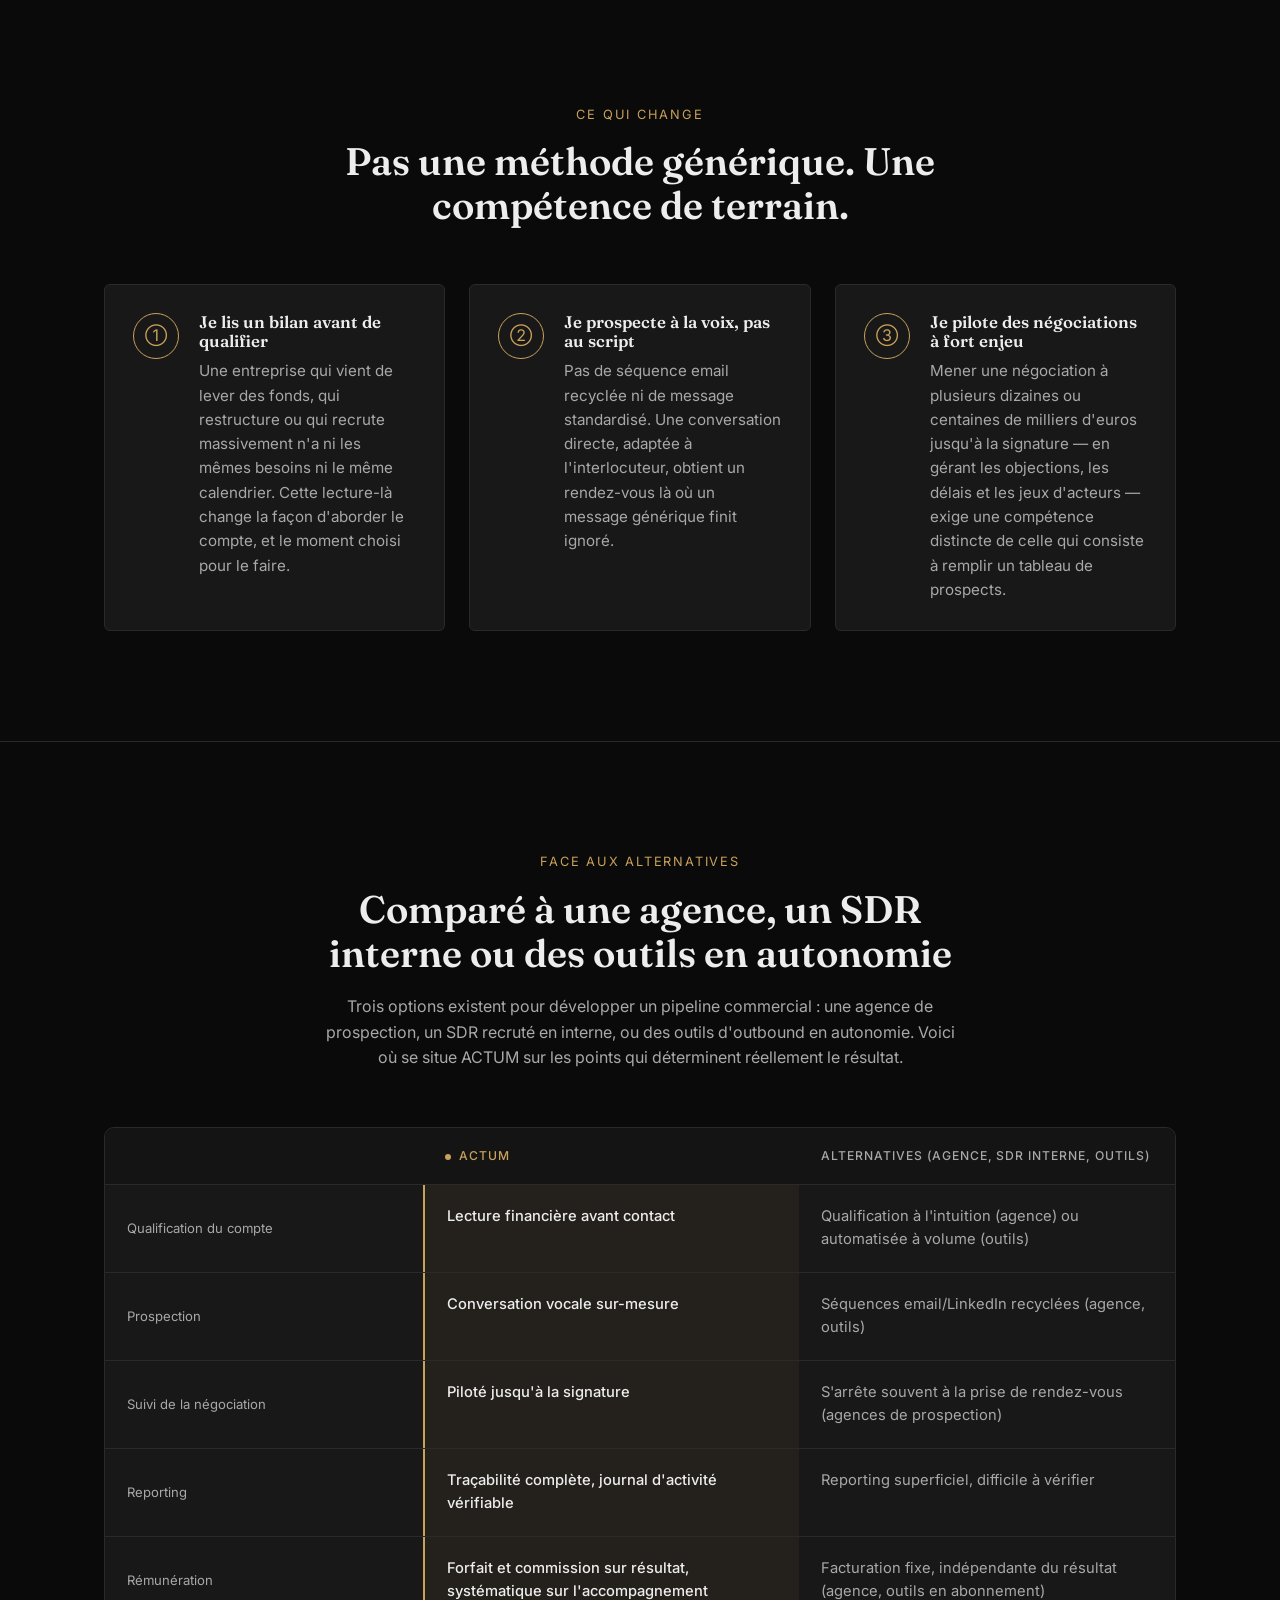
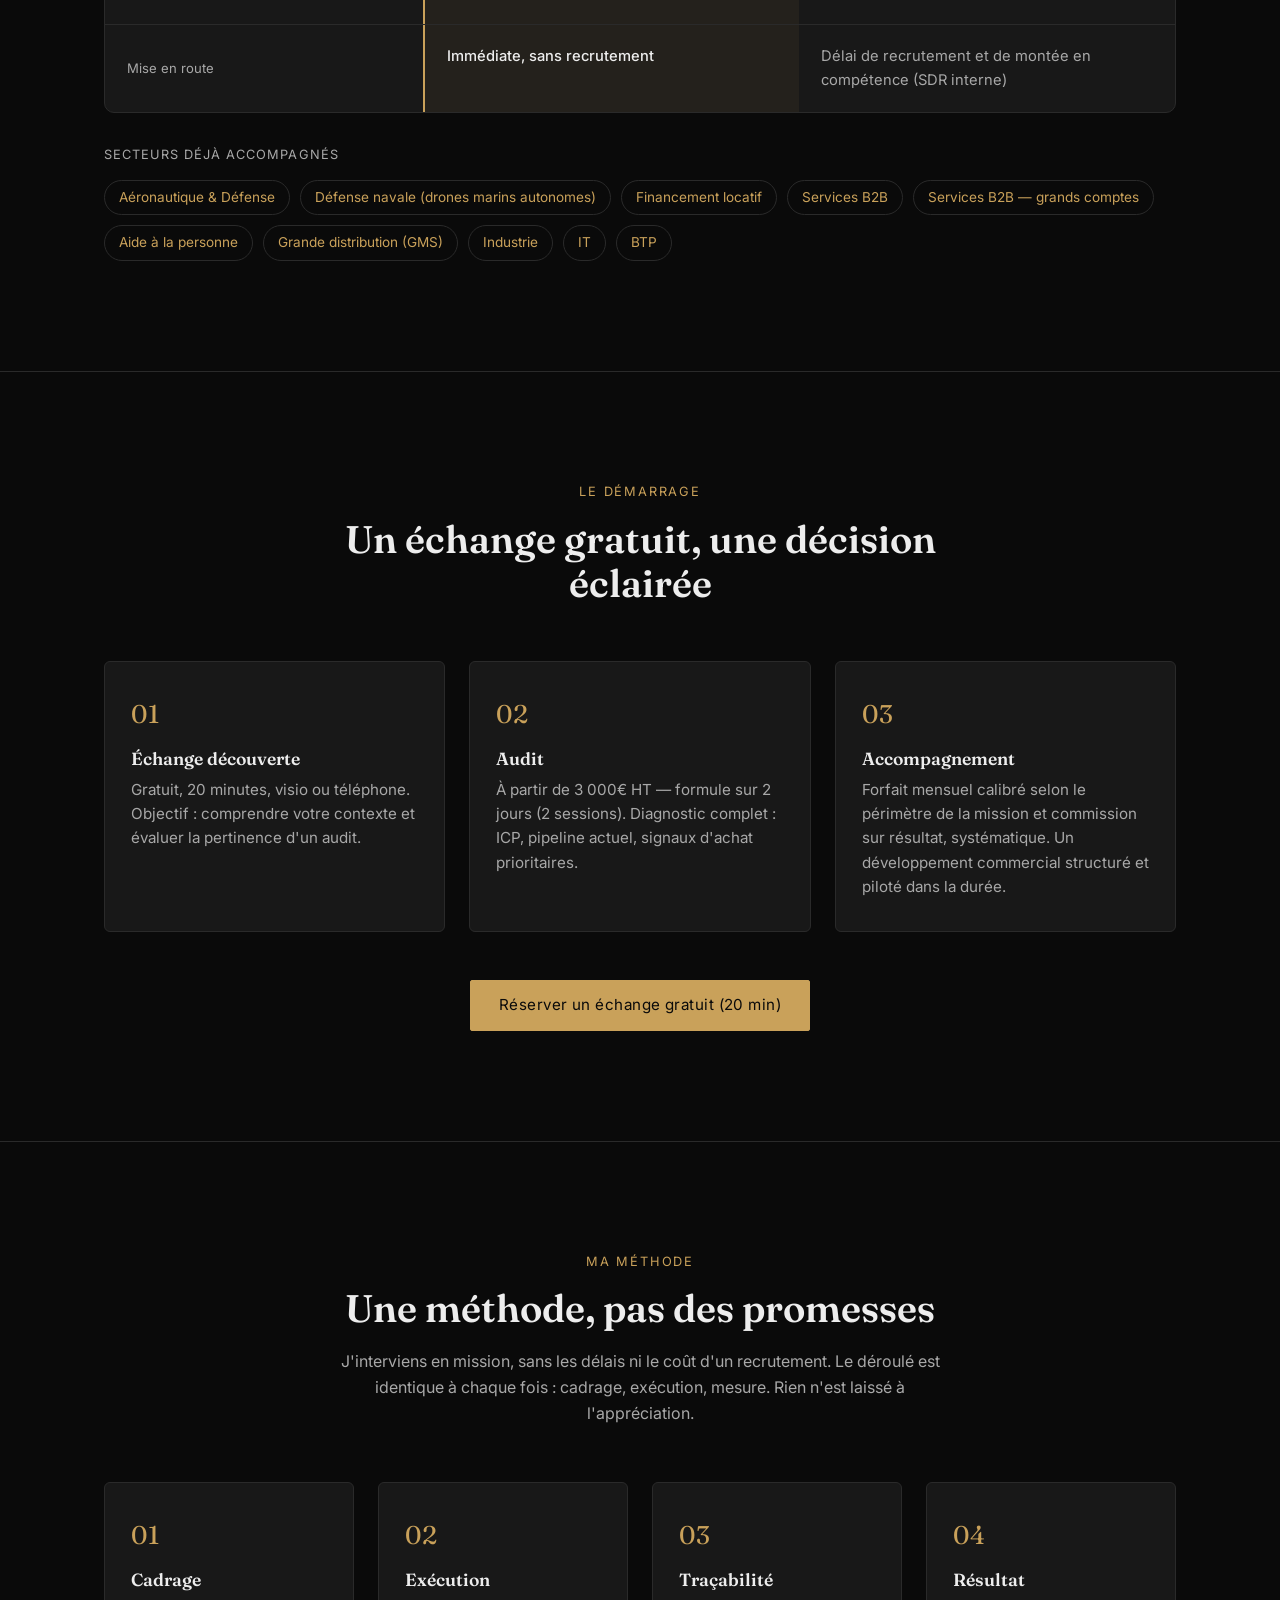
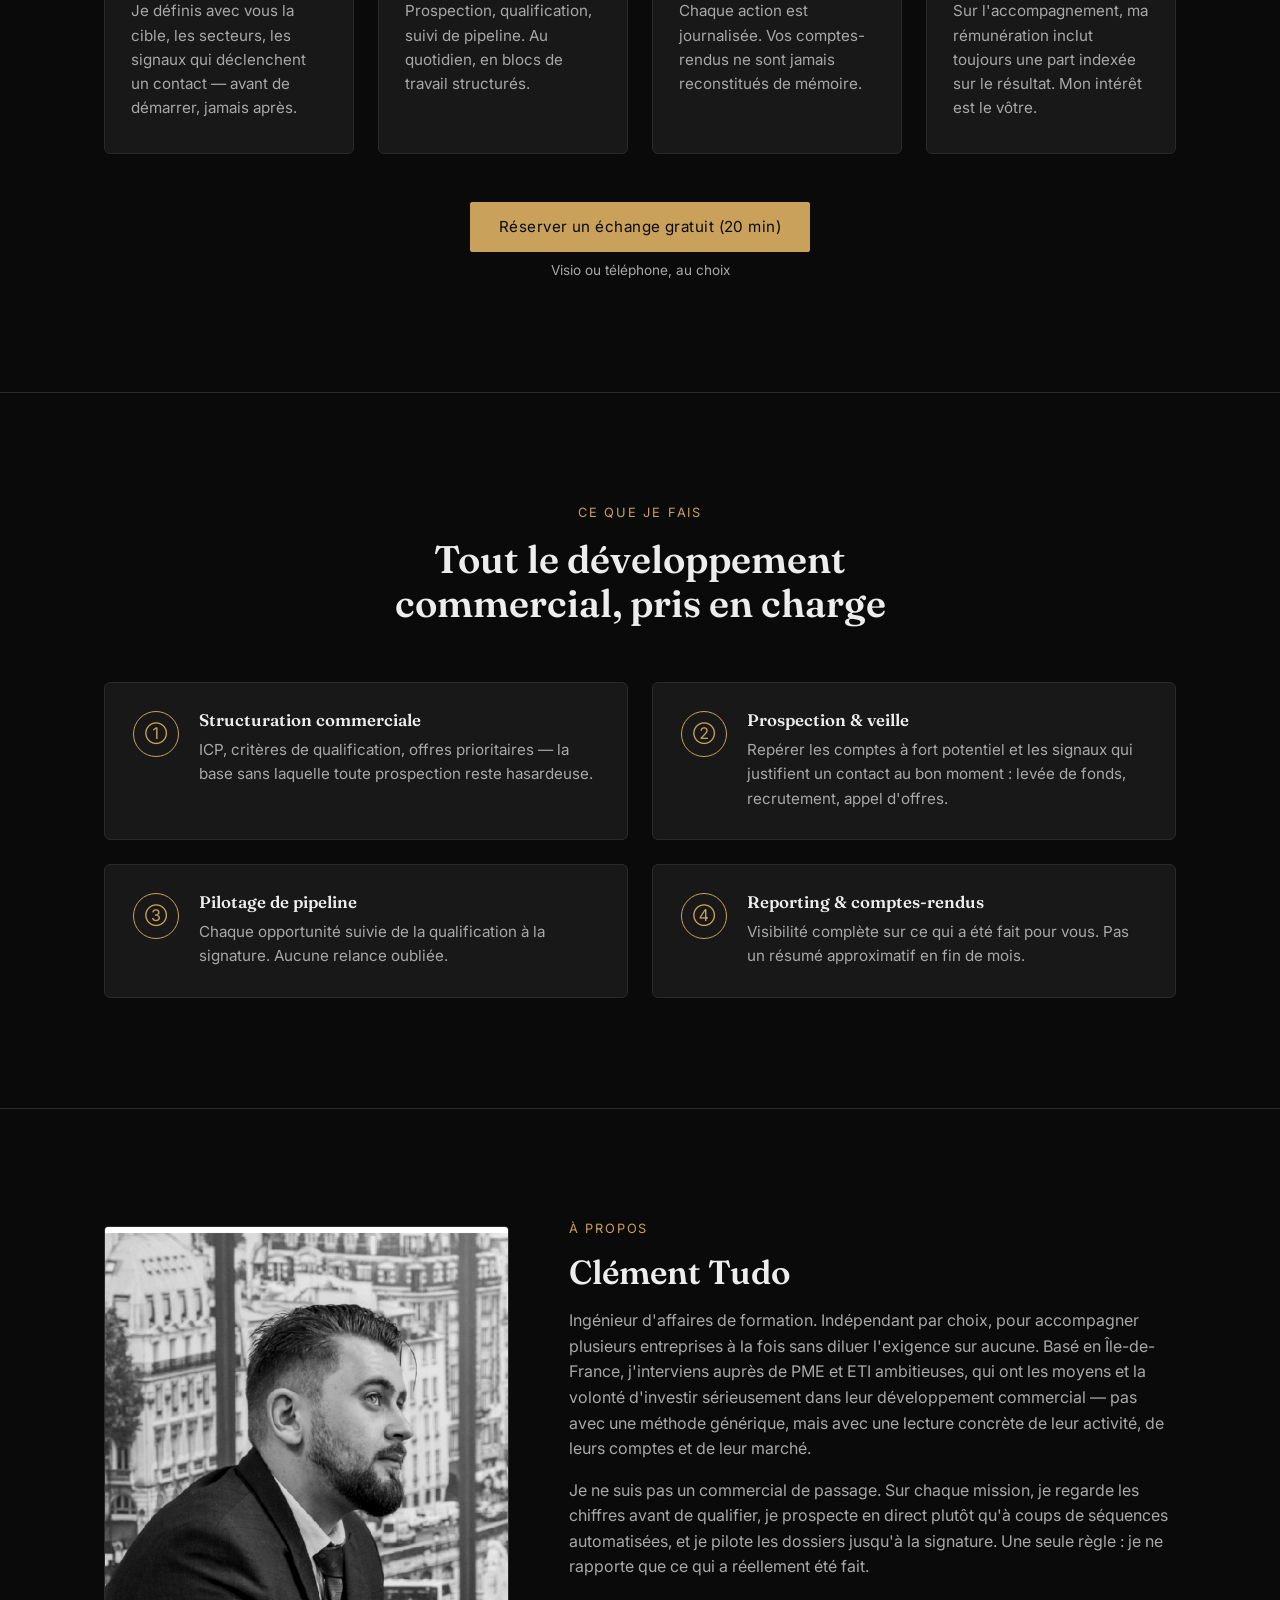
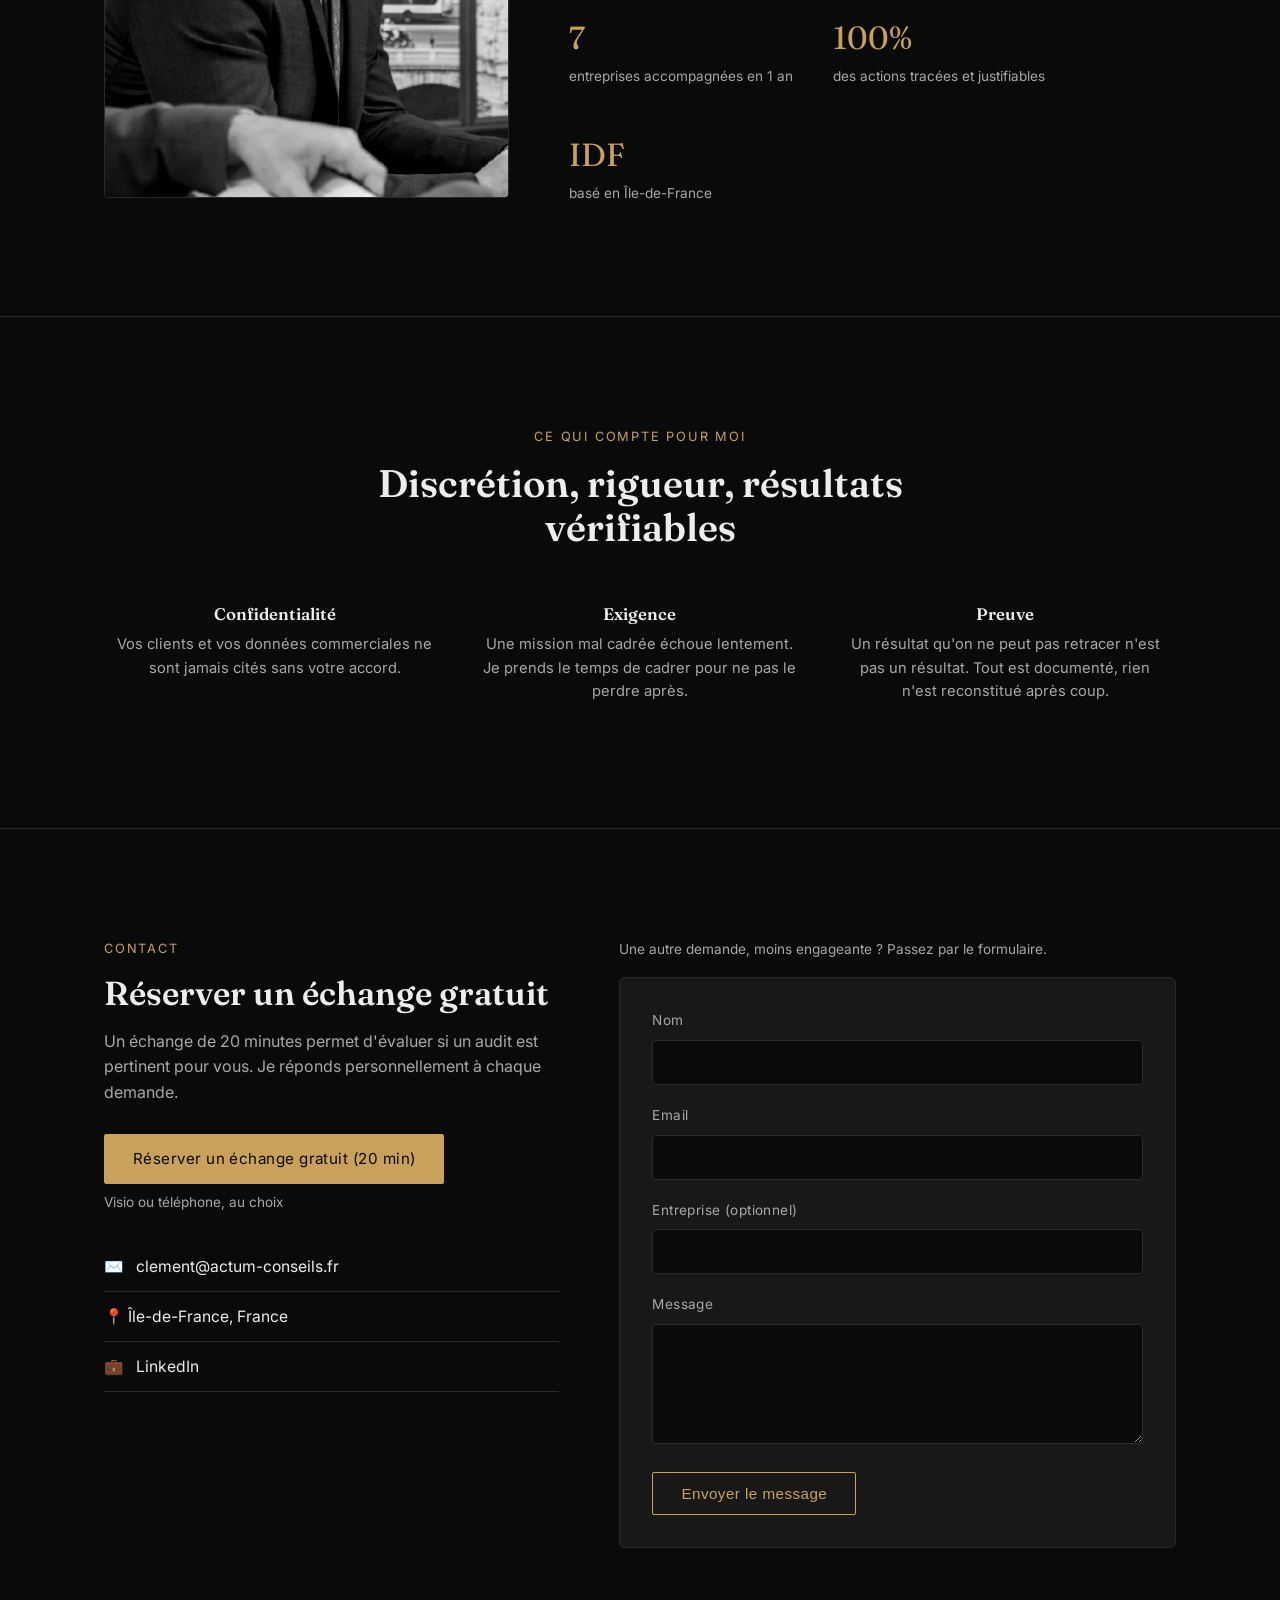
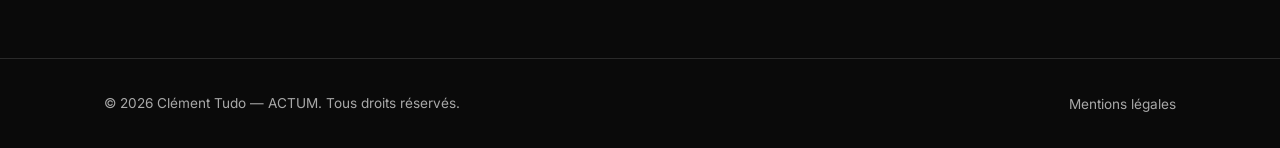
==== commit 6ede4230: "Refonte du comparatif face aux alternatives (mise en forme + contenu) Remplace le <table> HTML brut " ====
--- a/index.html
+++ b/index.html
@@ -120,45 +120,44 @@
     <div class="section-tete">
       <span class="section-etiquette">Face aux alternatives</span>
       <h2>Comparé à une agence, un SDR interne ou des outils en autonomie</h2>
-      <p>Trois options existent pour développer un pipeline commercial. Voici où se situe ACTUM sur les points qui déterminent le résultat.</p>
-    </div>
-    <div class="tableau-comparatif-wrap">
-      <table class="tableau-comparatif">
-        <thead>
-          <tr>
-            <th></th>
-            <th>ACTUM</th>
-            <th>Alternatives (agence, SDR interne, outils)</th>
-          </tr>
-        </thead>
-        <tbody>
-          <tr>
-            <td>Qualification du compte</td>
-            <td>Lecture financière avant contact</td>
-            <td>Qualification à l'intuition (agence) ou automatisée à volume (outils)</td>
-          </tr>
-          <tr>
-            <td>Prospection</td>
-            <td>Conversation vocale sur-mesure</td>
-            <td>Séquences email/LinkedIn recyclées (agence, outils)</td>
-          </tr>
-          <tr>
-            <td>Suivi de la négociation</td>
-            <td>Piloté jusqu'à la signature</td>
-            <td>S'arrête souvent à la prise de rendez-vous (agences de prospection)</td>
-          </tr>
-          <tr>
-            <td>Rémunération</td>
-            <td>Forfait et commission sur résultat, systématique sur l'accompagnement</td>
-            <td>Facturation fixe, indépendante du résultat (agence, outils en abonnement)</td>
-          </tr>
-          <tr>
-            <td>Mise en route</td>
-            <td>Immédiate, sans recrutement</td>
-            <td>Délai de recrutement et de montée en compétence (SDR interne)</td>
-          </tr>
-        </tbody>
-      </table>
+      <p>Trois options existent pour développer un pipeline commercial : une agence de prospection, un SDR recruté en interne, ou des outils d'outbound en autonomie. Voici où se situe ACTUM sur les points qui déterminent réellement le résultat.</p>
+    </div>
+    <div class="comparatif">
+      <div class="comparatif-entete">
+        <span></span>
+        <span class="comparatif-entete-actum">ACTUM</span>
+        <span>Alternatives (agence, SDR interne, outils)</span>
+      </div>
+      <div class="comparatif-ligne">
+        <span class="comparatif-critere">Qualification du compte</span>
+        <span class="comparatif-actum">Lecture financière avant contact</span>
+        <span class="comparatif-alt">Qualification à l'intuition (agence) ou automatisée à volume (outils)</span>
+      </div>
+      <div class="comparatif-ligne">
+        <span class="comparatif-critere">Prospection</span>
+        <span class="comparatif-actum">Conversation vocale sur-mesure</span>
+        <span class="comparatif-alt">Séquences email/LinkedIn recyclées (agence, outils)</span>
+      </div>
+      <div class="comparatif-ligne">
+        <span class="comparatif-critere">Suivi de la négociation</span>
+        <span class="comparatif-actum">Piloté jusqu'à la signature</span>
+        <span class="comparatif-alt">S'arrête souvent à la prise de rendez-vous (agences de prospection)</span>
+      </div>
+      <div class="comparatif-ligne">
+        <span class="comparatif-critere">Reporting</span>
+        <span class="comparatif-actum">Traçabilité complète, journal d'activité vérifiable</span>
+        <span class="comparatif-alt">Reporting superficiel, difficile à vérifier</span>
+      </div>
+      <div class="comparatif-ligne">
+        <span class="comparatif-critere">Rémunération</span>
+        <span class="comparatif-actum">Forfait et commission sur résultat, systématique sur l'accompagnement</span>
+        <span class="comparatif-alt">Facturation fixe, indépendante du résultat (agence, outils en abonnement)</span>
+      </div>
+      <div class="comparatif-ligne">
+        <span class="comparatif-critere">Mise en route</span>
+        <span class="comparatif-actum">Immédiate, sans recrutement</span>
+        <span class="comparatif-alt">Délai de recrutement et de montée en compétence (SDR interne)</span>
+      </div>
     </div>
     <div class="secteurs-bloc">
       <p class="secteurs-label">Secteurs déjà accompagnés</p>
--- a/style.css
+++ b/style.css
@@ -237,44 +237,62 @@
   gap: 8px;
 }
 
-/* --- Tableau comparatif --- */
-.tableau-comparatif-wrap { overflow-x: auto; }
-.tableau-comparatif {
-  width: 100%;
-  min-width: 640px;
-  border-collapse: collapse;
-}
-.tableau-comparatif th, .tableau-comparatif td {
-  padding: 16px 20px;
-  text-align: left;
-  border-bottom: 1px solid var(--bordure);
-  font-size: 0.95rem;
-  vertical-align: top;
-}
-.tableau-comparatif thead th {
-  color: var(--texte-att);
-  font-size: 0.78rem;
-  letter-spacing: 0.06em;
+/* --- Comparatif face aux alternatives --- */
+.comparatif {
+  border: 1px solid var(--bordure);
+  border-radius: 10px;
+  overflow: hidden;
+  background: var(--noir-carte);
+}
+.comparatif-entete, .comparatif-ligne {
+  display: grid;
+  grid-template-columns: 1.1fr 1.3fr 1.3fr;
+}
+.comparatif-entete {
+  background: var(--noir-clair);
+}
+.comparatif-entete span {
+  padding: 18px 22px;
+  font-size: 0.76rem;
+  letter-spacing: 0.08em;
   text-transform: uppercase;
+  color: var(--texte-att);
   font-weight: 500;
 }
-.tableau-comparatif tbody td:first-child {
-  color: var(--texte-att);
-  font-size: 0.85rem;
-  white-space: nowrap;
-}
-.tableau-comparatif tbody td:nth-child(2),
-.tableau-comparatif thead th:nth-child(2) {
+.comparatif-entete-actum {
+  color: var(--or) !important;
+  position: relative;
+}
+.comparatif-entete-actum::before {
+  content: "";
+  display: inline-block;
+  width: 6px; height: 6px;
+  border-radius: 50%;
+  background: var(--or);
+  margin-right: 8px;
+  vertical-align: middle;
+}
+.comparatif-ligne {
+  border-top: 1px solid var(--bordure);
+}
+.comparatif-critere, .comparatif-actum, .comparatif-alt {
+  padding: 20px 22px;
+  font-size: 0.92rem;
+}
+.comparatif-critere {
+  color: var(--texte-att);
+  font-size: 0.82rem;
+  display: flex;
+  align-items: center;
+}
+.comparatif-actum {
   color: var(--texte);
-  background: rgba(201, 161, 90, 0.06);
+  font-weight: 500;
+  background: rgba(201, 161, 90, 0.07);
   border-left: 2px solid var(--or);
 }
-.tableau-comparatif tbody td:nth-child(3) {
-  color: var(--texte-att);
-}
-.tableau-note {
-  margin-top: 24px;
-  font-size: 0.88rem;
+.comparatif-alt {
+  color: var(--texte-att);
 }
 .secteurs-bloc { margin-top: 32px; }
 .secteurs-label {
@@ -299,12 +317,6 @@
   border: 1px solid var(--bordure);
   padding: 6px 14px;
   border-radius: 999px;
-}
-.placeholder,
-.chiffre .valeur.placeholder {
-  color: var(--erreur);
-  font-style: italic;
-  font-weight: 400;
 }
 
 /* --- Services --- */
@@ -480,6 +492,30 @@
   .grille-services, #difference .grille-services { grid-template-columns: 1fr; }
   .valeurs { grid-template-columns: 1fr; }
   section { padding: 72px 0; }
+
+  .comparatif-entete { display: none; }
+  .comparatif-ligne { grid-template-columns: 1fr; border-top: none; border-bottom: 1px solid var(--bordure); }
+  .comparatif-ligne:last-child { border-bottom: none; }
+  .comparatif-critere {
+    background: var(--noir-clair);
+    font-size: 0.78rem;
+    letter-spacing: 0.04em;
+    text-transform: uppercase;
+    color: var(--texte);
+    font-weight: 600;
+    padding-bottom: 10px;
+  }
+  .comparatif-actum, .comparatif-alt { padding-top: 12px; padding-bottom: 12px; }
+  .comparatif-actum::before, .comparatif-alt::before {
+    display: block;
+    font-size: 0.72rem;
+    letter-spacing: 0.06em;
+    text-transform: uppercase;
+    margin-bottom: 6px;
+    font-weight: 600;
+  }
+  .comparatif-actum::before { content: "ACTUM"; color: var(--or); }
+  .comparatif-alt::before { content: "Alternatives"; color: var(--texte-att); }
 }
 
 body.menu-ouvert .nav-mobile { display: flex; }
